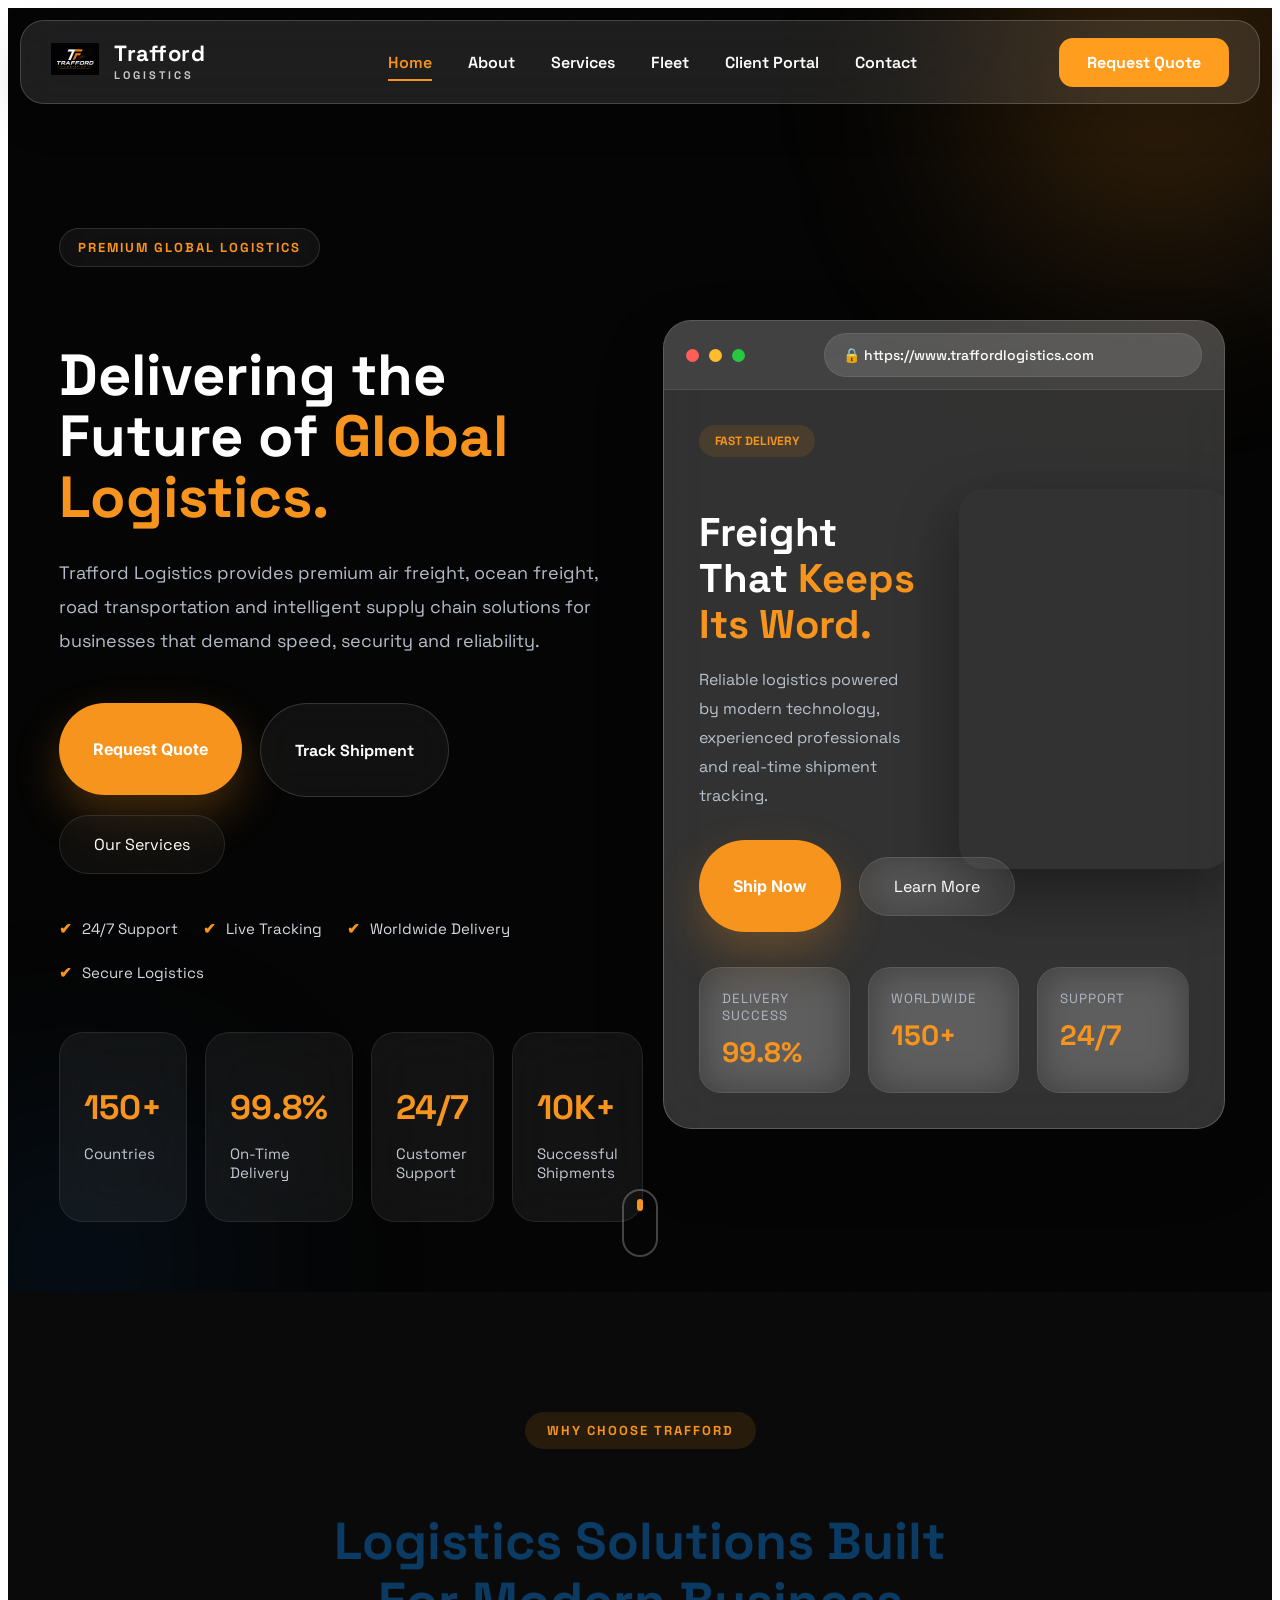
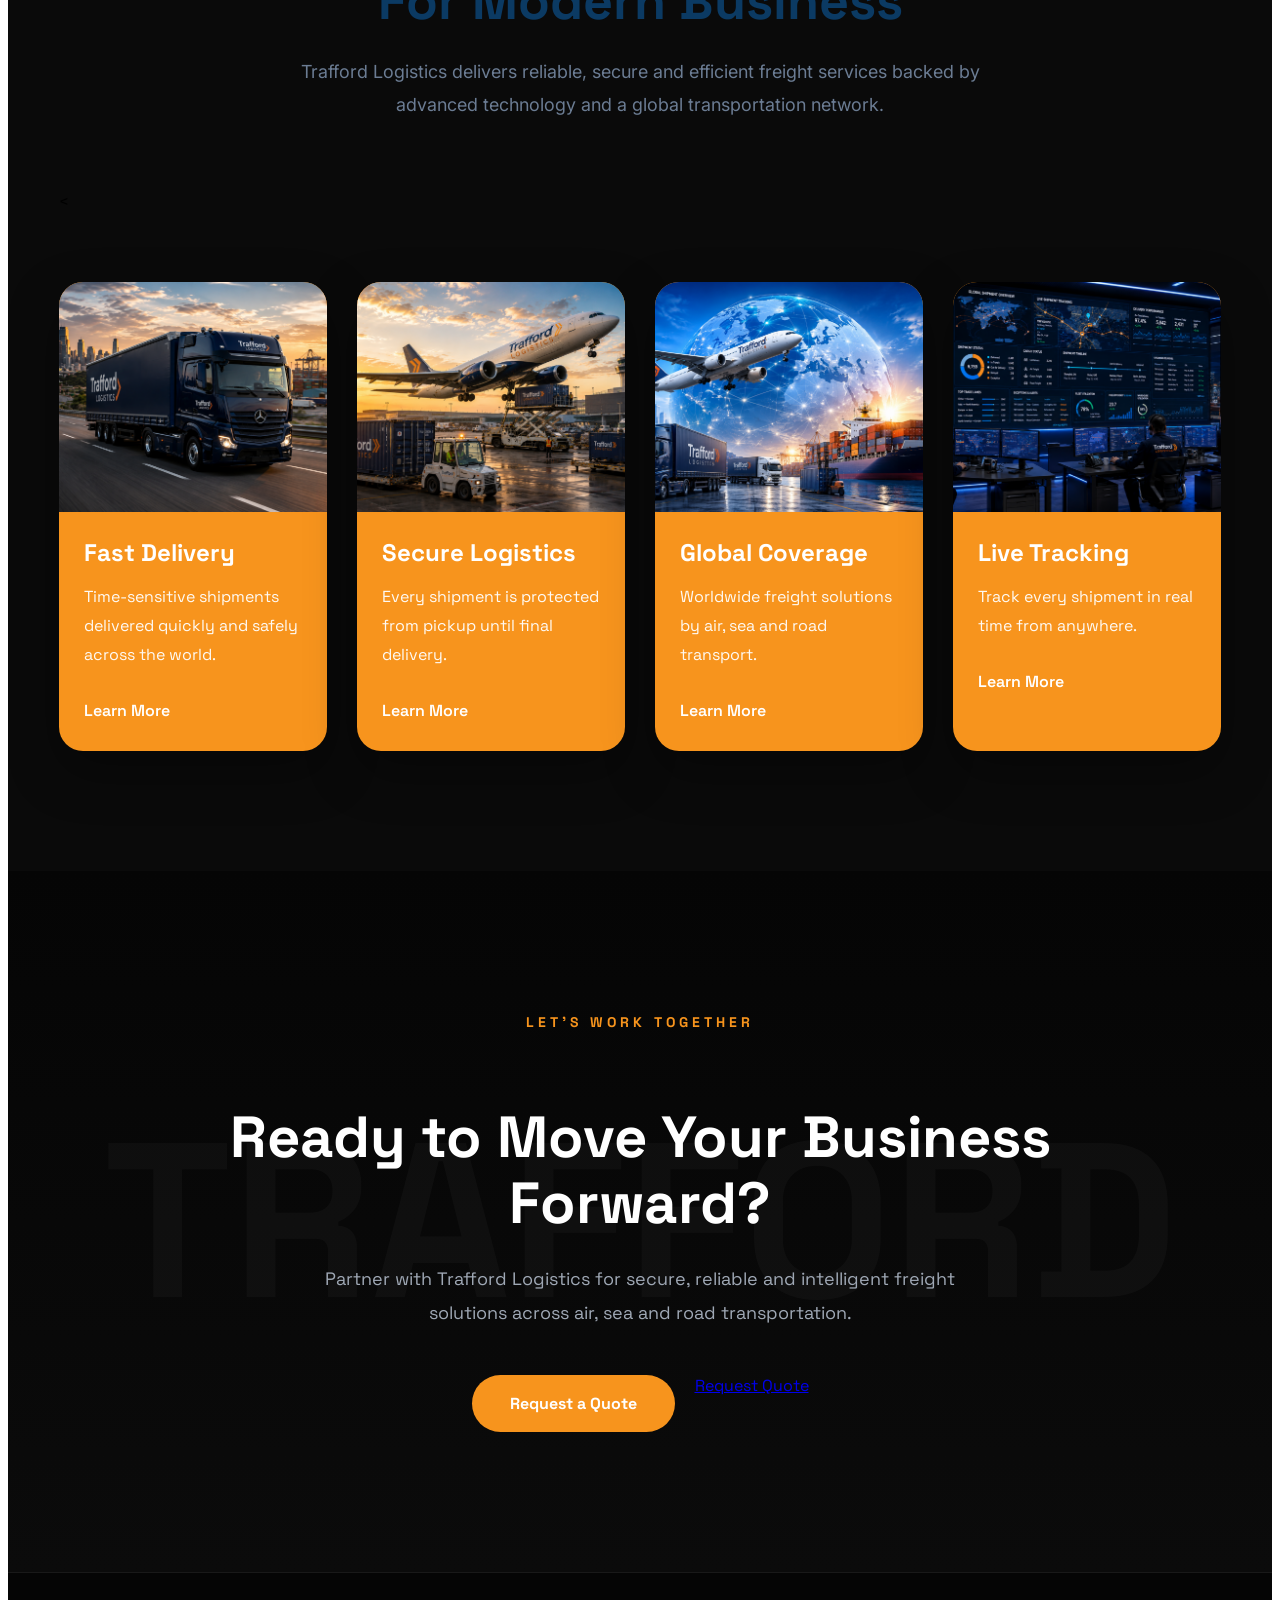
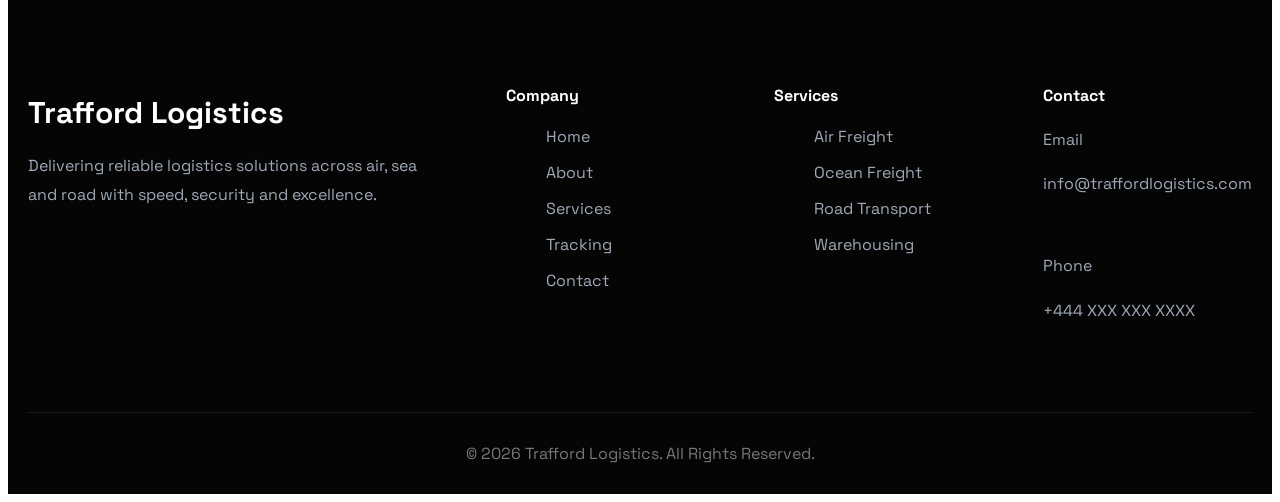
==== index.html @ 1a352b1c "Initial Trafford Logistics website" ====
<!DOCTYPE html>
<html lang="en">

<head>

    <!-- ========================================= -->
    <!-- BASIC META -->
    <!-- ========================================= -->

    <meta charset="UTF-8">

    <meta name="viewport"
          content="width=device-width, initial-scale=1.0">

    <!-- ========================================= -->
    <!-- SEO -->
    <!-- ========================================= -->

    <title>Trafford Logistics Limited | Delivering Excellence, Every Mile.</title>

    <meta name="description"
          content="Trafford Logistics Limited provides premium worldwide freight forwarding, cargo transportation, shipment tracking and supply chain solutions.">

    <meta name="keywords"
          content="Trafford Logistics, Freight, Cargo, Shipping, Logistics, Tracking">

    <meta name="author"
          content="Trafford Logistics Limited">

    <!-- ========================================= -->
    <!-- GOOGLE FONTS -->
    <!-- ========================================= -->

    <link rel="preconnect"
          href="https://fonts.googleapis.com">

    <link rel="preconnect"
          href="https://fonts.gstatic.com"
          crossorigin>

    <link href="https://fonts.googleapis.com/css2?family=Space+Grotesk:wght@400;500;600;700&family=Inter:wght@400;500;600;700&display=swap"
          rel="stylesheet">

    <!-- ========================================= -->
    <!-- CSS FILES -->
    <!-- ========================================= -->
<link rel="stylesheet" href="assets/css/variables.css">

<link rel="stylesheet" href="assets/css/style.css">

<link rel="stylesheet" href="assets/css/header.css">

<link rel="stylesheet" href="assets/css/buttons.css">

<link rel="stylesheet" href="assets/css/cards.css">

<link rel="stylesheet" href="assets/css/hero.css">

<link rel="stylesheet" href="assets/css/browser.css">

<link rel="stylesheet" href="assets/css/sections.css">

<link rel="stylesheet" href="assets/css/animations.css">

<link rel="stylesheet" href="assets/css/responsive.css">

<link rel="stylesheet" href="assets/css/footer.css">

<link rel="stylesheet" href="assets/css/cta.css">
</head>

<body>

    <!-- ========================================= -->
    <!-- HEADER -->
    <!-- ========================================= -->
<header class="header">

    <nav class="navbar">

        <!-- Logo -->

        <a href="#" class="logo">

            <div class="logo-icon">
<img src="assets/images/trafford-logo.png"
     alt="Trafford Logistics">

            </div>

            <div class="logo-text">

                <span>Trafford</span>

                <small>LOGISTICS</small>

            </div>

        </a>

        <!-- Navigation -->
<ul class="nav-links">

    <li>
        <a href="index.html" class="active">
            Home
        </a>
    </li>

    <li>
        <a href="about.html">
            About
        </a>
    </li>

    <li>
       <a href="service.html">
     Services
</a>
    </li>

    <li>
        <a href="fleet.html">
            Fleet
        </a>
    </li>

    <li>
    <a href="client-portal.html">Client Portal</a>
</li>
 <li>
        <a href="contact.html">
            Contact
        </a>
    </li>

</ul>

        <!-- Right Side -->

        <div class="nav-actions">

            <a href="#" class="quote-btn">

                Request Quote

            </a>

        </div>

    </nav>

</header>
    <!-- ========================================= -->
    <!-- MAIN -->
    <!-- ========================================= -->

   <main>

<section class="hero">

    <!-- Background Decoration -->

    <div class="hero-bg">

        <div class="hero-circle hero-circle-1"></div>
        <div class="hero-circle hero-circle-2"></div>
        <div class="hero-grid"></div>

    </div>

    <div class="hero-container">

        <!-- LEFT CONTENT -->

        <div class="hero-content">

            <span class="hero-tag">

                PREMIUM GLOBAL LOGISTICS

            </span>

            <h1 class="hero-title">

                Delivering the Future of

                <span>Global Logistics.</span>

            </h1>

            <p class="hero-description">

                Trafford Logistics provides premium air freight,
                ocean freight, road transportation and intelligent
                supply chain solutions for businesses that demand
                speed, security and reliability.

            </p>

            <!-- Buttons -->

            <div class="hero-buttons">

             <a href="contact.html" class="btn-primary">

    Request Quote

</a>

<a href="client-portal.html" class="btn-secondary">

    Track Shipment

</a>
<a href="service.html" class="btn-glass">
    Our Services
</a>

            </div>

            <!-- Trust Row -->

            <div class="hero-features">

                <div>

                    <span>✔</span>

                    24/7 Support

                </div>

                <div>

                    <span>✔</span>

                    Live Tracking

                </div>

                <div>

                    <span>✔</span>

                    Worldwide Delivery

                </div>

                <div>

                    <span>✔</span>

                    Secure Logistics

                </div>

            </div>

            <!-- Statistics -->

            <div class="hero-stats">

                <div class="stat-card">

                    <h2>150+</h2>

                    <p>Countries</p>

                </div>

                <div class="stat-card">

                    <h2>99.8%</h2>

                    <p>On-Time Delivery</p>

                </div>

                <div class="stat-card">

                    <h2>24/7</h2>

                    <p>Customer Support</p>

                </div>

                <div class="stat-card">

                    <h2>10K+</h2>

                    <p>Successful Shipments</p>

                </div>

            </div>

        </div>

        <!-- RIGHT SIDE -->

        <div class="hero-browser">

            <div class="browser-container">

                <div class="browser-header">

                    <div class="browser-controls">

                        <span class="browser-dot red"></span>

                        <span class="browser-dot yellow"></span>

                        <span class="browser-dot green"></span>

                    </div>

                    <div class="browser-address">

                        🔒 https://www.traffordlogistics.com

                    </div>

                </div>

                <div class="browser-content">

                    <!-- Slide 1 -->

                    <div class="browser-slide active">

                        <div class="slide-left">

                            <span class="slide-badge">

                                FAST DELIVERY

                            </span>

                            <h2>

                                Freight That

                                <span>Keeps Its Word.</span>

                            </h2>

                            <p>

                                Reliable logistics powered by
                                modern technology, experienced
                                professionals and real-time
                                shipment tracking.

                            </p>

                            <div class="slide-buttons">

                                <a href="contact.html" class="btn-primary">

                                    Ship Now

                                </a>

                               <a href="about.html" class="btn-glass">
    Learn More
</a>

                            </div>

                        </div>

                       
                        <div class="slide-right">

   <video class="browser-video" autoplay muted loop playsinline>

    <source src="assets/Video/1000106468.mp4" type="video/mp4">

</video>

</div>

                    </div>

                    <!-- Dashboard Cards -->

                    <div class="browser-dashboard">

                        <div class="info-card">

                            <small>DELIVERY SUCCESS</small>

                            <h3>99.8%</h3>

                        </div>

                        <div class="info-card">

                            <small>WORLDWIDE</small>

                            <h3>150+</h3>

                        </div>

                        <div class="info-card">

                            <small>SUPPORT</small>

                            <h3>24/7</h3>

                        </div>

                    </div>

                </div>

            </div>

        </div>

    </div>

    <div class="scroll-indicator">

    <span></span>

</div>
</section>

</main>
<!--==================================
WHY CHOOSE TRAFFORD
===================================-->

<section class="why section">

    <div class="section-container">

        <div class="section-header">

            <span class="section-subtitle">

                WHY CHOOSE TRAFFORD

            </span>

            <h2 class="section-title">

                Logistics Solutions Built
                For Modern Business

            </h2>

            <p class="section-description">

                Trafford Logistics delivers reliable,
                secure and efficient freight services
                backed by advanced technology and a
                global transportation network.

            </p>

        </div>
<<div class="why-grid">

    <!-- Card 1 -->

    <div class="why-card">

        <div class="why-image">

            <img src="assets/images/file_00000000c92081f4ad6d486a5deef979 (2).png"
                 alt="Fast Delivery">

        </div>

        <div class="why-content">

            <h3>Fast Delivery</h3>

            <p>

                Time-sensitive shipments delivered
                quickly and safely across the world.

            </p>
<a href="about.html" class="learn-more">
    Learn More
</a>
        </div>

    </div>

    <!-- Card 2 -->

    <div class="why-card">

        <div class="why-image">

            <img src="assets/images/file_000000003e948243befe4e9717faeb13 (2).png"
                 alt="Secure Logistics">

        </div>

        <div class="why-content">

            <h3>Secure Logistics</h3>

            <p>

                Every shipment is protected from
                pickup until final delivery.

            </p>
             <a href="about.html" class="learn-more">
    Learn More
</a>
        </div>

    </div>

    <!-- Card 3 -->

    <div class="why-card">

        <div class="why-image">

            <img src="assets/images/file_00000000d70481f49f071eb2d3acb97b (2).png"
                 alt="Global Coverage">

        </div>

        <div class="why-content">

            <h3>Global Coverage</h3>

            <p>

                Worldwide freight solutions by
                air, sea and road transport.

            </p>
             <a href="about.html" class="learn-more">
    Learn More
</a>
        </div>

    </div>

    <!-- Card 4 -->

    <div class="why-card">

        <div class="why-image">

            <img src="assets/images/file_0000000043488246ac73bd623eb0eabd.png"
                 alt="Live Tracking">

        </div>

        <div class="why-content">

            <h3>Live Tracking</h3>

            <p>

                Track every shipment in real
                time from anywhere.

            </p>
<a href="about.html" class="learn-more">
    Learn More
</a>
        </div>

    </div>

</div>
    </div>

</section>

    <!--==================================
CTA SECTION
===================================-->

<section class="cta-section">

    <div class="cta-bg-text">

        TRAFFORD

    </div>

    <div class="cta-container">

        <span class="cta-tag">

            LET'S WORK TOGETHER

        </span>

        <h2>

            Ready to Move Your
            Business Forward?

        </h2>

        <p>

            Partner with Trafford Logistics for secure,
            reliable and intelligent freight solutions
            across air, sea and road transportation.

        </p>

        <div class="cta-buttons">

            <a href="#" class="cta-btn">

                Request a Quote

            </a>

           <a
    href="contact.html"
    class="quote-btn">

    Request Quote

</a>

        </div>

    </div>

</section>
<!--==================================
FOOTER
===================================-->

<footer class="footer">

    <div class="footer-container">

        <!-- Company -->

        <div class="footer-column">

            <h3>Trafford Logistics</h3>

            <p>

                Delivering reliable logistics solutions
                across air, sea and road with speed,
                security and excellence.

            </p>

        </div>

        <!-- Company Links -->

        <div class="footer-column">

            <h4>Company</h4>

            <ul>

                <li><a href="#">Home</a></li>

                <li><a href="#">About</a></li>

                <li><a href="#">Services</a></li>

                <li><a href="#">Tracking</a></li>

                <li><a href="#">Contact</a></li>

            </ul>

        </div>

        <!-- Services -->

        <div class="footer-column">

            <h4>Services</h4>

            <ul>

                <li><a href="#">Air Freight</a></li>

                <li><a href="#">Ocean Freight</a></li>

                <li><a href="#">Road Transport</a></li>

                <li><a href="#">Warehousing</a></li>

            </ul>

        </div>

        <!-- Contact -->

        <div class="footer-column">

            <h4>Contact</h4>

            <p>Email</p>

            <p>info@traffordlogistics.com</p>

            <br>

            <p>Phone</p>

            <p>+444 XXX XXX XXXX</p>

        </div>

    </div>

    <div class="footer-bottom">

        © 2026 Trafford Logistics. All Rights Reserved.

    </div>

</footer>

    <!-- ========================================= -->
    <!-- JAVASCRIPT -->
    <!-- ========================================= -->

    <script src="assets/js/script.js"></script>

</body>

</html>
---- assets/css/style.css ----
/*==================================
TRAFFORD DESIGN SYSTEM
==================================*/

:root{
--heading-font:"Space Grotesk",sans-serif;

--body-font:"Inter",sans-serif;
font-family:var(--heading-font);
--radius-sm:12px;

--radius-md:18px;

--radius-lg:26px;

--radius-xl:36px;
border-radius:var(--radius-md);
--shadow-sm:
0 8px 20px rgba(0,0,0,.08);

--shadow-md:
0 20px 45px rgba(0,0,0,.12);

--shadow-lg:
0 35px 80px rgba(0,0,0,.18);
--shadow-sm:
0 8px 20px rgba(0,0,0,.08);

--shadow-md:
0 20px 45px rgba(0,0,0,.12);

--shadow-lg:
0 35px 80px rgba(0,0,0,.18);
--glass-bg:rgba(255,255,255,.14);

--glass-border:rgba(255,255,255,.25);

--glass-blur:25px;
    /* Primary */

    --primary:#0B3A63;

    --primary-light:#1D5D96;

    --primary-dark:#072640;

    /* Accent */

    --accent:#F7941D;

    --accent-hover:#FFAA3C;

    /* Backgrounds */

    --bg:#F3F8FC;

    --bg-light:#FAFCFE;

    --glass:rgba(255,255,255,.16);

    /* Text */

    --text:#14273D;

    --text-light:#6B7C93;

    --white:#FFFFFF;

    /* Borders */

    --border:rgba(255,255,255,.22);

}
/*==================================
PRIMARY BUTTON
==================================*/

.btn-primary{

    display:inline-flex;

    justify-content:center;

    align-items:center;

    gap:10px;

    height:56px;

    padding:0 34px;

    background:var(--accent);

    color:var(--white);

    border:none;

    border-radius:var(--radius-md);

    font-family:var(--body-font);

    font-size:16px;

    font-weight:700;

    text-decoration:none;

    cursor:pointer;

    transition:all .35s ease;

    box-shadow:var(--shadow-sm);

}

.btn-primary:hover{

    background:var(--accent-hover);

    transform:translateY(-4px);

    box-shadow:var(--shadow-md);

}
/*==================================
SECONDARY BUTTON
==================================*/

.btn-secondary{

    display:inline-flex;

    justify-content:center;

    align-items:center;

    gap:10px;

    height:56px;

    padding:0 34px;

    background:rgba(255,255,255,.10);

    color:var(--white);

    border:1px solid rgba(255,255,255,.25);

    border-radius:var(--radius-md);

    backdrop-filter:blur(12px);

    text-decoration:none;

    font-weight:700;

    transition:all .35s ease;

}

.btn-secondary:hover{

    background:rgba(255,255,255,.20);

    transform:translateY(-4px);

}
/*==================================
GLASS CARD
==================================*/

.glass-card{

    background:var(--glass-bg);

    border:1px solid var(--glass-border);

    backdrop-filter:blur(var(--glass-blur));

    -webkit-backdrop-filter:blur(var(--glass-blur));

    border-radius:var(--radius-lg);

    box-shadow:var(--shadow-md);

}
/*==================================
SECTION TITLE
==================================*/

.section-title{

    font-family:var(--heading-font);

    font-size:52px;

    font-weight:800;

    color:var(--primary);

    line-height:1.1;

    margin-bottom:20px;

}

.section-text{

    font-size:18px;

    color:var(--text-light);

    line-height:1.8;

    max-width:700px;

}
/*==================================
HEADER
==================================*/

.header{

    position:absolute;

    top:24px;

    left:0;

    width:100%;

    z-index:1000;

}

/*==================================
NAVIGATION
==================================*/

.navbar{

    width:min(92%,1300px);

    margin:auto;

    height:80px;

    display:flex;

    align-items:center;

    justify-content:space-between;

    padding:0 32px;

    border-radius:22px;

    background:rgba(255,255,255,.12);

    backdrop-filter:blur(22px);

    -webkit-backdrop-filter:blur(22px);

    border:1px solid rgba(255,255,255,.25);
box-shadow:
0 25px 60px rgba(0,0,0,.18),
0 50px 120px rgba(0,0,0,.12);

.logo{

    text-decoration:none;

    font-size:1.4rem;

    font-weight:700;

    color:#ffffff;

    letter-spacing:.5px;

}

.nav-links{

    display:flex;

    gap:36px;

    list-style:none;

}

.nav-links a{

    color:#ffffff;

    text-decoration:none;

    font-weight:600;

    transition:.3s;

}

.nav-links a:hover{

    color:#ff9d1e;

}

.quote-btn{

    text-decoration:none;

    color:#ffffff;

    background:#ff9d1e;

    padding:14px 28px;

    border-radius:14px;

    font-weight:700;

    transition:.3s;

}

.quote-btn:hover{

    transform:translateY(-3px);

    box-shadow:0 10px 25px rgba(255,157,30,.35);

}
/*==================================
HERO SECTION
==================================*/

.hero{
    position: relative;
    width: 100%;
    min-height: 100vh;
    overflow: hidden;
}

/*==================================
VIDEO BACKGROUND
==================================*/

.hero-background{
    position: absolute;
    inset: 0;
    overflow: hidden;
    z-index: 1;
}

.hero-video{
    position: absolute;
    inset: 0;

    width: 100%;
    height: 100%;

    object-fit: cover;

    object-position: center center;

    animation: heroZoom 20s ease-in-out infinite alternate;
}

.hero-overlay{
    position:absolute;
    inset:0;

    background:
        linear-gradient(
            90deg,
            rgba(8,25,45,.42) 0%,
            rgba(8,25,45,.18) 45%,
            rgba(8,25,45,.08) 100%
        );
}
/*==================================
VIDEO ANIMATION
==================================*/

@keyframes heroZoom{

    from{
        transform: scale(1);
    }

    to{
        transform: scale(1.05);
    }

}
/*==================================
 HERO RIGHT
==================================*/
.hero-right{

    display:flex;

    justify-content:flex-end;

    align-items:center;

    margin-top:-80px;

}

/*==================================
 FLOATING BROWSER
==================================*/
/*==================================
BROWSER
==================================*/

.browser-container{

   .browser-container{
    animation:floatBrowser 6s ease-in-out infinite;

transform-origin:center;

transition:.4s;
    width:min(520px,100%);
}

    max-width:100%;

    border-radius:26px;

    overflow:hidden;

    background:rgba(255,255,255,.22);

    backdrop-filter:blur(40px);

    -webkit-backdrop-filter:blur(40px);

    border:1px solid rgba(255,255,255,.28);

    box-shadow:

        0 50px 120px rgba(0,0,0,.28);

}

/*==================================
HEADER
==================================*/

.browser-header{

    height:70px;

    display:flex;

    align-items:center;

    justify-content:space-between;

    padding:0 22px;

    background:rgba(255,255,255,.08);

}
.browser-controls{

    display:flex;

    gap:10px;

}

.browser-dot{

    width:13px;

    height:13px;

    border-radius:50%;

}

.red{

    background:#ff5f57;

}

.yellow{

    background:#febc2e;

}

.green{

    background:#28c840;

}
.browser-address{

    display:flex;

    align-items:center;

    gap:10px;

    width:340px;

    height:42px;

    padding:0 18px;

    border-radius:40px;

    background:rgba(255,255,255,.10);

    color:white;

    font-size:14px;

    font-weight:500;

}
/*==================================
BROWSER BODY
==================================*/

.browser-body{

    height:380px;

    overflow:hidden;

    position:relative;

    background:

        radial-gradient(circle at top right,
        rgba(13,110,253,.08),
        transparent 40%),

        radial-gradient(circle at bottom left,
        rgba(255,157,30,.10),
        transparent 45%),

        linear-gradient(
        180deg,
        #f8fbff 0%,
        #eef5fc 100%);

}

/*==================================
HERO CONTENT
==================================*/

.hero-content{

    position:relative;

    z-index:20;

    width:min(92%,1300px);

    margin:auto;

    min-height:100vh;

    display:grid;

    grid-template-columns:1.1fr .9fr;

    align-items:center;

    gap:70px;

}

/* LEFT */

.hero-left{

    max-width:620px;

}

.hero-tag{

    display:inline-block;

    padding:10px 18px;

    border-radius:30px;

    background:rgba(255,255,255,.12);

    color:#ffffff;

    font-size:13px;

    letter-spacing:2px;

    font-weight:700;

    margin-bottom:30px;

}

.hero-title{

    font-size:68px;

    line-height:1.05;

    color:#ffffff;

    font-weight:800;

    margin-bottom:28px;

}

.hero-title span{

    color:#ff9d1e;

}

.hero-description{

    font-size:20px;

    line-height:1.8;

    color:rgba(255,255,255,.88);

    margin-bottom:40px;

}

.hero-buttons{

    display:flex;

    gap:18px;

    margin-bottom:50px;

}
.browser-home{

    padding:45px;

}

.browser-badge{

    display:inline-block;

    padding:8px 18px;

    border-radius:30px;

    background:#eef6ff;

    color:#0d5eff;

    font-size:13px;

    font-weight:700;

}

.browser-home h2{

    font-size:38px;

    margin:25px 0 15px;

    color:#132238;

}

.browser-home p{

    font-size:17px;

    color:#667085;

    line-height:1.7;

    margin-bottom:35px;

}

.browser-btn{

    display:inline-block;

    padding:15px 28px;

    border-radius:12px;

    background:#ff9d1e;

    color:#fff;

    font-weight:700;

    text-decoration:none;

}
.browser-services{

    margin-top:45px;

    display:grid;

    grid-template-columns:repeat(2,1fr);

    gap:22px;

}

.browser-service{

    background:#f8fbff;

    border-radius:18px;

    padding:25px;

    text-align:center;

    transition:.35s;

}

.browser-service:hover{

    transform:translateY(-8px);

    box-shadow:0 20px 35px rgba(0,0,0,.08);

}

.service-circle{

    width:65px;

    height:65px;

    margin:auto;

    margin-bottom:18px;

    border-radius:50%;

    background:#0d5eff;

    display:flex;

    justify-content:center;

    align-items:center;

    color:white;

    font-size:28px;

}

.browser-service span{

    font-weight:700;

    color:#23354d;

}
/*==================================
MINI HERO
==================================*/
.browser-page{

    padding:25px 30px;

}

.mini-hero{

    text-align:center;

}

.mini-badge{

    display:inline-block;

    padding:8px 18px;

    border-radius:40px;

    background:#e8f2ff;

    color:#0d5eff;

    font-size:12px;

    font-weight:700;

    letter-spacing:1px;

}
.mini-hero h2{

    font-size:30px;

    margin:18px 0 12px;

    line-height:1.15;

    color:#16253d;

}

.mini-hero span{

    color:#ff9d1e;

}

.mini-hero p{

    max-width:420px;

    margin:0 auto;

    color:#68778f;

    font-size:15px;

    line-height:1.6;

}



.mini-btn{

    display:inline-block;

    margin-top:30px;

    padding:12px 26px;

    border-radius:14px;

    background:#ff9d1e;

    color:white;

    text-decoration:none;

    font-weight:700;

    transition:.35s;

}

.mini-btn:hover{

    transform:translateY(-4px);

}
@keyframes floatBrowser{

    0%{

        transform:translateY(0px);

    }

    50%{

        transform:translateY(-12px);

    }

    100%{

        transform:translateY(0px);

    }
}}
/*==================================
ACTIVE NAVIGATION
===================================*/

.nav-links a{

    position:relative;

    transition:.35s;

}

.nav-links a.active{

    color:#F7941D;

}

.nav-links a::after{

    content:"";

    position:absolute;

    left:0;

    bottom:-8px;

    width:0;

    height:2px;

    background:#F7941D;

    transition:.35s;

}

.nav-links a:hover::after,

.nav-links a.active::after{

    width:100%;

}

.nav-links a:hover{

    color:#F7941D;

}
---- assets/css/header.css ----
/*==================================
HEADER
==================================*/

.header{

    position:fixed;

    top:20px;

    left:0;

    width:100%;

    z-index:1000;

}

/*==================================
NAVBAR
==================================*/

.navbar{

    width:min(92%,1300px);

    margin:auto;

    height:82px;

    display:flex;

    justify-content:space-between;

    align-items:center;

    padding:0 30px;

    border-radius:24px;

    background:rgba(255,255,255,.10);

    backdrop-filter:blur(22px);

    -webkit-backdrop-filter:blur(22px);

    border:1px solid rgba(255,255,255,.18);

    box-shadow:
    0 15px 40px rgba(0,0,0,.15);

}

/*==================================
LOGO
==================================*/

.logo{

    display:flex;

    align-items:center;

    gap:15px;

    text-decoration:none;

}

.logo img{

    width:48px;

    height:48px;

    object-fit:contain;

}

.logo-text{

    display:flex;

    flex-direction:column;

}

.logo-text span{

    color:#fff;

    font-size:22px;

    font-weight:700;

    line-height:1;

}

.logo-text small{

    color:rgba(255,255,255,.75);

    letter-spacing:3px;

    font-size:11px;

    margin-top:4px;

}

/*==================================
MENU
==================================*/

.nav-links{

    display:flex;

    align-items:center;

    gap:34px;

    list-style:none;

}

.nav-links a{

    color:#fff;

    text-decoration:none;

    font-weight:600;

    transition:.3s;

    position:relative;

}

.nav-links a:hover{

    color:var(--accent);

}

.nav-links a::after{

    content:"";

    position:absolute;

    left:0;

    bottom:-8px;

    width:0;

    height:2px;

    background:var(--accent);

    transition:.35s;

}

.nav-links a:hover::after{

    width:100%;

}

/*==================================
RIGHT SIDE
==================================*/

.nav-actions{

    display:flex;

    align-items:center;

    gap:18px;

}
---- assets/css/cards.css ----
/*==================================
CARD SYSTEM
==================================*/

.card{

    position:relative;

    background:rgba(255,255,255,.10);

    border:1px solid rgba(255,255,255,.15);

    border-radius:22px;

    backdrop-filter:blur(18px);

    -webkit-backdrop-filter:blur(18px);

    overflow:hidden;

    transition:all .35s ease;

}

.card:hover{

    transform:translateY(-8px);

    box-shadow:0 25px 60px rgba(0,0,0,.18);

}

/*==================================
SERVICE GRID
==================================*/

.service-grid{

    display:grid;

    grid-template-columns:repeat(2,1fr);

    gap:18px;

    margin-top:40px;

}

/*==================================
SERVICE CARD
==================================*/

.mini-card{

    display:flex;

    align-items:center;

    gap:16px;

    padding:18px;

    background:rgba(255,255,255,.12);

    border:1px solid rgba(255,255,255,.18);

    border-radius:20px;

    backdrop-filter:blur(16px);

    transition:all .35s ease;

}

.mini-card:hover{

    transform:translateY(-6px);

    background:rgba(255,255,255,.20);

}

.mini-card.active{

    border:1px solid var(--accent);

    box-shadow:0 12px 30px rgba(247,148,29,.25);

}

/*==================================
ICON
==================================*/

.mini-icon{

    width:56px;

    height:56px;

    border-radius:50%;

    display:flex;

    justify-content:center;

    align-items:center;

    background:linear-gradient(
        135deg,
        var(--primary),
        var(--primary-light)
    );

    color:#fff;

    font-size:24px;

    flex-shrink:0;

}

/*==================================
TEXT
==================================*/

.mini-card h4{

    font-size:17px;

    font-weight:700;

    color:#ffffff;

    margin:0;

}

.mini-card p{

    margin-top:6px;

    font-size:14px;

    color:rgba(255,255,255,.75);

}

/*==================================
FEATURE CARD
==================================*/

.feature-card{

    padding:35px;

    text-align:center;

}

.feature-card h3{

    margin:20px 0 12px;

    color:var(--primary);

}

.feature-card p{

    color:var(--text-light);

    line-height:1.7;

}
/*==================================
CARD IMAGE SLIDER
==================================*/

.card-slider{

    position: relative;

    width: 100%;

    height: 220px;

    overflow: hidden;

    border-radius: 18px;

    margin-bottom: 25px;

}

.card-slider img{

    position: absolute;

    top: 0;

    left: 0;

    width: 100%;

    height: 100%;

    object-fit: cover;

    opacity: 0;

    transition: opacity .8s ease-in-out;

}

.card-slider img.active{

    opacity: 1;

}

.why-card{

    overflow: hidden;

}

.why-card:hover .card-slider img.active{

    transform: scale(1.05);

    transition: transform .5s ease;

}
---- assets/css/hero.css ----
/*=========================================
HERO SECTION
=========================================*/

.hero{

    position:relative;

    min-height:100vh;

    display:flex;

    align-items:center;

    overflow:hidden;

    background:#050505;

}

/*=========================================
VIDEO
=========================================*/

.hero-video{

    position:absolute;

    inset:0;

    width:100%;

    height:100%;

    object-fit:cover;

    z-index:0;

}

/*=========================================
OVERLAY
=========================================*/

.hero-overlay{

    position:absolute;

    inset:0;

    background:
    linear-gradient(
        120deg,
        rgba(5,5,5,.92) 15%,
        rgba(5,5,5,.70) 55%,
        rgba(5,5,5,.90) 100%
    );

    z-index:1;

}

/*=========================================
BACKGROUND EFFECTS
=========================================*/

.hero-bg{

    position:absolute;

    inset:0;

    z-index:2;

    pointer-events:none;

}

.hero-circle{

    position:absolute;

    border-radius:50%;

    filter:blur(100px);

}

.hero-circle-1{

    width:380px;

    height:380px;

    background:rgba(247,148,29,.18);

    top:-120px;

    right:-80px;

}

.hero-circle-2{

    width:300px;

    height:300px;

    background:rgba(11,58,99,.22);

    bottom:-120px;

    left:-80px;

}

.hero-grid{

    position:absolute;

    inset:0;

    background-image:

    linear-gradient(rgba(255,255,255,.03) 1px, transparent 1px),

    linear-gradient(90deg, rgba(255,255,255,.03) 1px, transparent 1px);

    background-size:70px 70px;

    opacity:.18;

}
/*=========================================
CONTAINER
=========================================*/

.hero-container{

    position:relative;

    z-index:5;

    width:min(1400px,92%);

    margin:auto;

    display:grid;

    grid-template-columns:1fr 1fr;

    align-items:center;

    gap:20px;

    padding:120px 0 70px;

}

.hero-content{

    color:#fff;

}
/*=========================================
HERO CONTENT
=========================================*/

.hero-tag{

    display:inline-flex;

    align-items:center;

    gap:10px;

    padding:10px 18px;

    border:1px solid rgba(255,255,255,.12);

    border-radius:50px;

    background:rgba(255,255,255,.05);

    backdrop-filter:blur(20px);

    color:#F7941D;

    font-size:13px;

    font-weight:700;

    letter-spacing:2px;

    margin-bottom:30px;

}

.hero-title{

    font-size:72px;

    line-height:1.05;

    color:#ffffff;

    font-weight:700;

    margin-bottom:28px;

}

.hero-title span{

    color:#F7941D;

}

.hero-description{

    max-width:620px;

    color:#B5BCC8;

    font-size:18px;

    line-height:1.9;

    margin-bottom:45px;

}
/*=========================================
BUTTONS
=========================================*/

.hero-buttons{

    display:flex;

    gap:18px;

    flex-wrap:wrap;

    margin-bottom:45px;

}

.btn-primary{

    display:inline-flex;

    align-items:center;

    justify-content:center;

    padding:18px 34px;

    background:#F7941D;

    color:#fff;

    border-radius:60px;

    text-decoration:none;

    font-weight:700;

    transition:.35s;

    box-shadow:0 20px 45px rgba(247,148,29,.25);

}

.btn-primary:hover{

    transform:translateY(-5px);

    box-shadow:0 30px 60px rgba(247,148,29,.40);

}

.btn-secondary{

    display:inline-flex;

    align-items:center;

    justify-content:center;

    padding:18px 34px;

    border-radius:60px;

    text-decoration:none;

    color:#fff;

    border:1px solid rgba(255,255,255,.15);

    background:rgba(255,255,255,.05);

    backdrop-filter:blur(20px);

    transition:.35s;

}

.btn-secondary:hover{

    background:rgba(255,255,255,.10);

    transform:translateY(-5px);

}

.btn-glass{

    display:inline-flex;

    align-items:center;

    justify-content:center;

    padding:18px 34px;

    border-radius:60px;

    text-decoration:none;

    color:#ffffff;

    border:1px solid rgba(255,255,255,.10);

    background:rgba(255,255,255,.04);

    backdrop-filter:blur(25px);

    transition:.35s;

}

.btn-glass:hover{

    background:rgba(255,255,255,.08);

    border-color:#F7941D;

    transform:translateY(-5px);

}
/*=========================================
FEATURES
=========================================*/

.hero-features{

    display:flex;

    flex-wrap:wrap;

    gap:25px;

    margin-bottom:50px;

}

.hero-features div{

    display:flex;

    align-items:center;

    gap:10px;

    color:#D5D9E1;

    font-size:15px;

}

.hero-features span{

    color:#F7941D;

    font-weight:bold;

}
/*=========================================
STATISTICS
=========================================*/

.hero-stats{

    display:grid;

    grid-template-columns:repeat(4,1fr);

    gap:18px;

}

.stat-card{

    padding:24px;

    border-radius:24px;

    background:rgba(255,255,255,.06);

    border:1px solid rgba(255,255,255,.08);

    backdrop-filter:blur(25px);

    transition:.35s;

}

.stat-card:hover{

    transform:translateY(-8px);

    border-color:#F7941D;

}

.stat-card h2{

    color:#F7941D;

    font-size:34px;

    margin-bottom:8px;

}

.stat-card p{

    color:#C2C8D1;

    font-size:15px;

}
/*=========================================
PREMIUM GLASS BROWSER
=========================================*/

.hero-browser{

    position:relative;

    display:flex;

    justify-content:center;

    align-items:center;

    .hero-browser{

    position:relative;

    right:40px;

}

}

.browser-container{

    width:100%;

    max-width:650px;

    border-radius:30px;

    overflow:hidden;

    background:rgba(255,255,255,.06);

    border:1px solid rgba(255,255,255,.10);

    backdrop-filter:blur(35px);

    -webkit-backdrop-filter:blur(35px);

    box-shadow:
    0 30px 80px rgba(0,0,0,.45),
    inset 0 1px rgba(255,255,255,.08);

    transition:.45s;

}

.browser-container:hover{

    transform:translateY(-10px);

}
/*=========================================
BROWSER HEADER
=========================================*/

.browser-header{

    display:flex;

    justify-content:space-between;

    align-items:center;

    padding:18px 22px;

    background:rgba(255,255,255,.05);

    border-bottom:1px solid rgba(255,255,255,.08);

}

.browser-controls{

    display:flex;

    gap:10px;

}

.browser-dot{

    width:12px;

    height:12px;

    border-radius:50%;

}

.browser-dot.red{

    background:#FF5F57;

}

.browser-dot.yellow{

    background:#FEBC2E;

}

.browser-dot.green{

    background:#28C840;

}

.browser-address{

    padding:10px 22px;

    border-radius:50px;

    background:rgba(255,255,255,.05);

    border:1px solid rgba(255,255,255,.08);

    color:#D3D8DF;

    font-size:14px;

}
/*=========================================
BROWSER CONTENT
=========================================*/

.browser-content{

    padding:35px;

}

.browser-slide{

    display:grid;

    grid-template-columns:45% 55%;

    gap:40px;

    align-items:center;

}
/*=========================================
SLIDE CONTENT
=========================================*/

.slide-badge{

    display:inline-block;

    padding:8px 16px;

    border-radius:40px;

    background:rgba(247,148,29,.12);

    color:#F7941D;

    font-size:12px;

    font-weight:700;

    margin-bottom:20px;

}

.slide-left h2{

    font-size:40px;

    color:#ffffff;

    line-height:1.15;

    margin-bottom:18px;

}

.slide-left h2 span{

    color:#F7941D;

}

.slide-left p{

    color:#B8C1CC;

    line-height:1.8;

    margin-bottom:28px;

}

.slide-buttons{

    display:flex;

    align-items:center;

    gap:18px;

    flex-wrap:nowrap;

    margin-top:30px;

}

.slide-buttons a{

    flex:none;

}


/*=========================================
SLIDE IMAGE
=========================================*/

.slide-right{

    width:100%;

    height:100%;

    display:flex;

    justify-content:center;

    align-items:center;

}

.slide-right img{

    width:100%;

    max-width:420px;

    aspect-ratio:16/9;

    object-fit:cover;

    border-radius:22px;

    box-shadow:0 25px 60px rgba(0,0,0,.35);

}

.slide-right img:hover{

    transform:scale(1.05);

}
/*=========================================
DASHBOARD
=========================================*/

.browser-dashboard{

    display:grid;

    grid-template-columns:repeat(3,1fr);

    gap:18px;

    margin-top:35px;

}

.info-card{

    padding:22px;

    border-radius:22px;

    background:rgba(255,255,255,.05);

    border:1px solid rgba(255,255,255,.08);

    backdrop-filter:blur(20px);

}

.info-card small{

    color:#AEB5C0;

    display:block;

    margin-bottom:10px;

    letter-spacing:1px;

}

.info-card h3{

    color:#F7941D;

    font-size:28px;

    margin:0;

}
/*=========================================
ANIMATIONS
=========================================*/

.hero-content{

    animation:heroFadeLeft 1s ease;

}

.hero-browser{

    animation:heroFadeRight 1.2s ease;

}

@keyframes heroFadeLeft{

    from{

        opacity:0;

        transform:translateX(-60px);

    }

    to{

        opacity:1;

        transform:translateX(0);

    }

}

@keyframes heroFadeRight{

    from{

        opacity:0;

        transform:translateX(60px);

    }

    to{

        opacity:1;

        transform:translateX(0);

    }

}

@keyframes floating{

    0%{

        transform:translateY(0px);

    }

    50%{

        transform:translateY(-10px);

    }

    100%{

        transform:translateY(0px);

    }

}

.browser-container{

    animation:floating 6s ease-in-out infinite;

}
/*=========================================
SCROLL INDICATOR
=========================================*/

.scroll-indicator{

    position:absolute;

    bottom:35px;

    left:50%;

    transform:translateX(-50%);

    width:32px;

    height:56px;

    border:2px solid rgba(255,255,255,.25);

    border-radius:50px;

    display:flex;

    justify-content:center;

    padding-top:8px;

    z-index:10;

}

.scroll-indicator span{

    width:6px;

    height:12px;

    border-radius:20px;

    background:#F7941D;

    animation:scrollDown 2s infinite;

}

@keyframes scrollDown{

    0%{

        transform:translateY(0);

        opacity:1;

    }

    100%{

        transform:translateY(20px);

        opacity:0;

    }

}
/*=========================================
GLASS SHINE
=========================================*/

.browser-container::before{

    content:"";

    position:absolute;

    inset:0;

    background:linear-gradient(

        120deg,

        transparent 0%,

        rgba(255,255,255,.10) 45%,

        transparent 70%

    );

    transform:translateX(-120%);

    transition:1.2s;

    pointer-events:none;

}

.browser-container:hover::before{

    transform:translateX(120%);

}
.hero{

    padding-top:100px;

}

.hero-content>*{

    position:relative;

    z-index:5;

}
.browser-video{

    width:100%;

    height:380px;

    object-fit:cover;

    border-radius:24px;

    display:block;

    box-shadow:
        0 25px 60px rgba(0,0,0,.40);

}
---- assets/css/browser.css ----
/*==================================
BROWSER CONTAINER
==================================*/

.browser-container{

    width:620px;

    max-width:100%;

    border-radius:28px;

    overflow:hidden;

    background:rgba(255,255,255,.18);

    backdrop-filter:blur(30px);

    -webkit-backdrop-filter:blur(30px);

    border:1px solid rgba(255,255,255,.20);

    box-shadow:
    0 30px 70px rgba(0,0,0,.20);

    animation:floatBrowser 6s ease-in-out infinite;

}

/*==================================
HEADER
==================================*/

.browser-header{

    height:68px;

    display:flex;

    align-items:center;

    justify-content:space-between;

    padding:0 22px;

    background:rgba(255,255,255,.08);

}

.browser-controls{

    display:flex;

    gap:10px;

}

.browser-dot{

    width:13px;

    height:13px;

    border-radius:50%;

}

.red{

    background:#ff5f57;

}

.yellow{

    background:#febc2e;

}

.green{

    background:#28c840;

}

/*==================================
ADDRESS BAR
==================================*/

.browser-address{

    display:flex;

    align-items:center;

    gap:10px;

    width:340px;

    height:42px;

    padding:0 18px;

    border-radius:40px;

    background:rgba(255,255,255,.12);

    color:#fff;

    font-size:14px;

    font-weight:500;

}

.browser-url{

    white-space:nowrap;

    overflow:hidden;

    text-overflow:ellipsis;

}

/*==================================
BODY
==================================*/

.browser-body{

    height:380px;

    overflow:hidden;

    position:relative;

    background:

    radial-gradient(circle at top right,
    rgba(13,110,253,.08),
    transparent 40%),

    radial-gradient(circle at bottom left,
    rgba(247,148,29,.08),
    transparent 45%),

    linear-gradient(
    180deg,
    #f8fbff 0%,
    #eef5fc 100%);

}

/*==================================
PAGE
==================================*/

.browser-page{

    padding:25px;

}

/*==================================
MINI HERO
==================================*/

.mini-hero{

    text-align:center;

}

.mini-badge{

    display:inline-block;

    padding:8px 18px;

    border-radius:40px;

    background:#e8f2ff;

    color:#0d5eff;

    font-size:12px;

    font-weight:700;

    letter-spacing:1px;

}

.mini-hero h2{

    margin:20px 0 15px;

    font-size:30px;

    line-height:1.2;

    color:var(--primary);

}

.mini-hero h2 span{

    color:var(--accent);

}

.mini-hero p{

    max-width:420px;

    margin:auto;

    color:var(--text-light);

    line-height:1.7;

    font-size:16px;

}

.mini-btn{

    display:inline-flex;

    justify-content:center;

    align-items:center;

    margin-top:25px;

    padding:14px 30px;

    border-radius:14px;

    background:var(--accent);

    color:#fff;

    text-decoration:none;

    font-weight:700;

    transition:.35s;

}

.mini-btn:hover{

    transform:translateY(-4px);

    background:var(--accent-hover);

}
---- assets/css/sections.css ----
/*==================================
SECTION SYSTEM
==================================*/

.section{

    position:relative;

    padding:120px 0;

    overflow:hidden;

}

.section-container{

    width:min(92%,1300px);

    margin:auto;

}

.section-header{

    max-width:700px;

    margin:0 auto 70px;

    text-align:center;

}

.section-subtitle{

    display:inline-block;

    padding:10px 22px;

    border-radius:50px;

    background:rgba(247,148,29,.12);

    color:var(--accent);

    font-size:13px;

    font-weight:700;

    letter-spacing:2px;

    text-transform:uppercase;

    margin-bottom:20px;

}

.section-title{

    font-family:var(--heading-font);

    font-size:52px;

    font-weight:800;

    line-height:1.15;

    color:var(--primary);

    margin-bottom:25px;

}

.section-description{

    font-family:var(--body-font);

    font-size:18px;

    line-height:1.8;

    color:var(--text-light);

}

/*==================================
GRID
==================================*/

.grid-2{

    display:grid;

    grid-template-columns:repeat(2,1fr);

    gap:60px;

    align-items:center;

}

.grid-3{

    display:grid;

    grid-template-columns:repeat(3,1fr);

    gap:35px;

}

.grid-4{

    display:grid;

    grid-template-columns:repeat(4,1fr);

    gap:30px;

}

/*==================================
CONTENT
==================================*/

.content{

    display:flex;

    flex-direction:column;

    gap:25px;

}

.content h2{

    font-size:46px;

    color:var(--primary);

}

.content p{

    color:var(--text-light);

    line-height:1.8;

}

/*==================================
IMAGE
==================================*/

.section-image{

    width:100%;

    border-radius:28px;

    overflow:hidden;

    box-shadow:var(--shadow-lg);

}

.section-image img{

    width:100%;

    display:block;

}

/*==================================
WHY CHOOSE TRAFFORD
==================================*/

.why{

    background:#0A0A0A;

    padding:120px 0;

}

.why-grid{

    display:grid;

    grid-template-columns:repeat(4,1fr);

    gap:30px;

    margin-top:70px;

}
.why-card{

    background:#F7941D;

    border-radius:24px;

    overflow:hidden;

    transition:.4s ease;

    box-shadow:0 20px 50px rgba(0,0,0,.35);

}

.why-card:hover{

    transform:translateY(-10px);

    box-shadow:0 25px 60px rgba(0,0,0,.12);

}
.why-card img{

    width:100%;

    height:230px;

    object-fit:cover;

    display:block;

}

.why-card h3{

    color:#ffffff;

    font-size:24px;

    margin:25px 25px 15px;

}

.why-card p{

    color:#ffffff;

    margin:0 25px 30px;

    line-height:1.8;

    opacity:.95;

}
/*==================================
LEARN MORE LINK
==================================*/

.learn-more{

    display:inline-flex;

    align-items:center;

    gap:8px;

    margin:0 25px 30px;

    color:#ffffff;

    font-weight:600;

    text-decoration:none;

    transition:.3s ease;

}

.learn-more:hover{

    color:#111111;

    transform:translateX(6px);

}
  /*==============================
PREMIUM LEARN MORE BUTTON
===============================*/

.premium-link{

    display:inline-flex;

    align-items:center;

    gap:16px;

    margin-top:30px;

    text-decoration:none;

    font-size:16px;

    font-weight:700;

    color:#0B3A63;

    transition:.4s ease;

}

.premium-link span{

    letter-spacing:.3px;

}

.premium-arrow{

    width:52px;

    height:52px;

    border-radius:50%;

    display:flex;

    justify-content:center;

    align-items:center;

    background:#fff;

    border:2px solid #E8EEF5;

    color:#0B3A63;

    box-shadow:0 15px 35px rgba(0,0,0,.08);

    transition:.45s ease;

}

.premium-link:hover{

    color:#F7941D;

}

.premium-link:hover .premium-arrow{

    background:#F7941D;

    color:#fff;

    transform:translateX(8px) rotate(-45deg);

    border-color:#F7941D;

    box-shadow:0 20px 45px rgba(247,148,29,.35);

}
/* =========================================
   SERVICES HERO
========================================= */

.services-hero {

    position: relative;

    min-height: 92vh;

    width: 100%;

    display: flex;

    align-items: center;

    overflow: hidden;

    background: #05070A;

}


/* =========================================
   VIDEO
========================================= */

.services-hero-video {

    position: absolute;

    inset: 0;

    width: 100%;

    height: 100%;

    object-fit: cover;

    display: block;

    z-index: 0;

}


/* =========================================
   HERO OVERLAY
========================================= */

.services-hero-overlay {

    position: absolute;

    inset: 0;

    z-index: 1;

    background:

        linear-gradient(
            90deg,
            rgba(3, 7, 13, .94) 0%,
            rgba(3, 7, 13, .82) 35%,
            rgba(3, 7, 13, .48) 70%,
            rgba(3, 7, 13, .58) 100%
        );

}


/* =========================================
   HERO CONTENT
========================================= */

.services-hero-content {

    position: relative;

    z-index: 2;

    width: min(1250px, 92%);

    margin: 0 auto;

    padding:

        170px
        0
        100px;

}


/* =========================================
   HERO TAG
========================================= */

.services-hero-tag {

    display: inline-flex;

    padding: 10px 17px;

    border-radius: 50px;

    background:
        rgba(247, 148, 29, .09);

    border:
        1px solid rgba(247, 148, 29, .32);

    color: #F7941D;

    font-size: 10px;

    font-weight: 800;

    letter-spacing: 2px;

    backdrop-filter: blur(18px);

    -webkit-backdrop-filter: blur(18px);

}


/* =========================================
   HERO HEADING
========================================= */

.services-hero h1 {

    max-width: 850px;

    margin: 25px 0 22px;

    color: #FFFFFF;

    font-size: clamp(48px, 6vw, 76px);

    line-height: 1.03;

    letter-spacing: -2.5px;

    font-weight: 800;

}


.services-hero h1 span {

    display: block;

    color: #F7941D;

}


/* =========================================
   HERO DESCRIPTION
========================================= */

.services-hero-content > p {

    max-width: 650px;

    margin: 0 0 38px;

    color: #C0C8D2;

    font-size: 17px;

    line-height: 1.8;

}


/* =========================================
   HERO BUTTONS
========================================= */

.services-hero-buttons {

    display: flex;

    align-items: center;

    gap: 14px;

    flex-wrap: wrap;

}


.services-ship-btn {

    display: inline-flex;

    align-items: center;

    justify-content: center;

    gap: 17px;

    min-height: 54px;

    padding: 0 24px;

    border-radius: 12px;

    background: #F7941D;

    color: #05070A;

    font-size: 14px;

    font-weight: 800;

    text-decoration: none;

    transition: .3s ease;

}


.services-ship-btn strong {

    font-size: 20px;

    transition: .3s ease;

}


.services-ship-btn:hover {

    background: #FFAA3D;

    transform: translateY(-3px);

    box-shadow:
        0 15px 40px rgba(247,148,29,.25);

}


.services-ship-btn:hover strong {

    transform: translateX(5px);

}


.services-explore-btn {

    display: inline-flex;

    align-items: center;

    justify-content: center;

    gap: 12px;

    min-height: 54px;

    padding: 0 22px;

    border-radius: 12px;

    background: rgba(255,255,255,.07);

    border:
        1px solid rgba(255,255,255,.18);

    color: #FFFFFF;

    font-size: 14px;

    font-weight: 600;

    text-decoration: none;

    backdrop-filter: blur(20px);

    -webkit-backdrop-filter: blur(20px);

    transition: .3s ease;

}


.services-explore-btn span {

    color: #F7941D;

    font-size: 18px;

}


.services-explore-btn:hover {

    background: rgba(255,255,255,.12);

    border-color: rgba(247,148,29,.50);

    transform: translateY(-3px);

}


/* =========================================
   TRUST GLASS CARDS
========================================= */

.services-trust {

    display: flex;

    align-items: center;

    gap: 12px;

    margin-top: 48px;

    flex-wrap: wrap;

}


.trust-card {

    display: flex;

    align-items: center;

    gap: 12px;

    min-width: 205px;

    padding: 13px 16px;

    border-radius: 16px;

    background:
        rgba(255,255,255,.065);

    border:
        1px solid rgba(255,255,255,.11);

    backdrop-filter: blur(22px);

    -webkit-backdrop-filter: blur(22px);

}


.trust-icon {

    width: 36px;

    height: 36px;

    display: flex;

    align-items: center;

    justify-content: center;

    flex-shrink: 0;

    border-radius: 10px;

    background:
        rgba(247,148,29,.13);

    border:
        1px solid rgba(247,148,29,.22);

    color: #F7941D;

    font-size: 11px;

    font-weight: 800;

}


.trust-card strong {

    display: block;

    margin-bottom: 3px;

    color: #FFFFFF;

    font-size: 12px;

}


.trust-card small {

    display: block;

    color: #929CAA;

    font-size: 10px;

}


/* =========================================
   SCROLL INDICATOR
========================================= */

.services-scroll {

    position: absolute;

    right: 5%;

    bottom: 30px;

    z-index: 3;

    display: flex;

    align-items: center;

    gap: 11px;

    color: #AAB3BE;

    font-size: 9px;

    font-weight: 600;

    letter-spacing: 2px;

    text-decoration: none;

}


.services-scroll i {

    width: 36px;

    height: 36px;

    display: flex;

    align-items: center;

    justify-content: center;

    border:
        1px solid rgba(255,255,255,.22);

    border-radius: 50%;

    color: #F7941D;

    font-style: normal;

}


/* =========================================
   HERO MOBILE
========================================= */

@media (max-width: 760px) {

    .services-hero {

        min-height: 92vh;

    }


    .services-hero-content {

        width: 90%;

        padding:
            150px
            0
            80px;

    }


    .services-hero h1 {

        font-size: 45px;

        letter-spacing: -1.5px;

    }


    .services-hero-content > p {

        font-size: 15px;

    }


    .services-hero-buttons {

        flex-direction: column;

        align-items: stretch;

    }


    .services-hero-buttons a {

        width: 100%;

    }


    .services-trust {

        display: grid;

        grid-template-columns: 1fr;

        margin-top: 38px;

    }


    .trust-card {

        width: 100%;

    }


    .services-scroll {

        display: none;

    }

}


@media (max-width: 480px) {

    .services-hero h1 {

        font-size: 38px;

    }

}
---- assets/css/responsive.css ----
/*==================================
TABLETS
==================================*/

@media (max-width:1024px){

    .hero{

        min-height:90vh;

    }

}

/*==================================
PHONES
==================================*/

@media (max-width:768px){

    .hero{

        min-height:100vh;

    }

    .hero-video{

        object-position:center center;

    }

}

/*==================================
SMALL PHONES
==================================*/

@media (max-width:480px){

    .hero-video{

        object-position:center center;

    }

}
@media(max-width:992px){

    .navbar{

        padding:0 20px;

    }

    .nav-links{

        display:none;

    }

}

@media(max-width:768px){

    .navbar{

        height:70px;

    }

    .quote-btn{

        padding:12px 18px;

        font-size:.9rem;

    }

    .logo{

        font-size:1.1rem;

    }

}
/*====================================================
MOBILE FIRST HERO
====================================================*/

@media (max-width:768px){

    /* Hero */

    .hero{

        min-height:100vh;
        padding:120px 20px 60px;

    }

    /* Stack content */

    .hero-content{

        display:flex;
        flex-direction:column;
        gap:35px;
        min-height:auto;
        width:100%;

    }

    /* Left Content */

    .hero-left{

        width:100%;
        text-align:center;
        max-width:100%;

    }

    .hero-tag{

        font-size:11px;
        padding:8px 18px;

    }

    .hero-title{

        font-size:42px;
        line-height:1.15;
        margin:20px 0;

    }

    .hero-description{

        font-size:16px;
        line-height:1.7;
        margin:20px auto 30px;
        max-width:340px;

    }

    /* Buttons */

    .hero-buttons{

        display:flex;
        flex-direction:column;
        gap:15px;
        width:100%;
        align-items:center;

    }

    .btn-primary,
    .btn-secondary{

        width:100%;
        max-width:320px;
        text-align:center;

    }

    /* Browser */

    .hero-right{

        width:100%;
        display:flex;
        justify-content:center;

    }

    .browser-container{

        width:100%;
        max-width:370px;

        border-radius:22px;

    }

    .browser-header{

        height:58px;

    }

    .browser-address{

        width:190px;
        font-size:12px;

    }

    .browser-body{

        height:300px;

    }

}/*=================================================
LARGE DESKTOP
=================================================*/

@media (min-width:1600px){

.hero-content{

    max-width:1450px;

}

.browser-container{

    width:700px;

}

.hero-title{

    font-size:72px;

}

}


/*=================================================
LAPTOP
=================================================*/

@media (max-width:1400px){

.hero-content{

    width:min(94%,1200px);

    gap:50px;

}

.browser-container{

    width:560px;

}

.hero-title{

    font-size:58px;

}

}


/*=================================================
TABLET
=================================================*/

@media (max-width:1024px){

.hero-content{

    gap:40px;

}

.browser-container{

    width:480px;

}

.hero-title{

    font-size:48px;

}

}


/*=================================================
TABLET PORTRAIT
=================================================*/

@media (max-width:900px){

.hero-content{

    display:flex;

    flex-direction:column;

    justify-content:center;

    text-align:center;

}

.hero-left{

    max-width:700px;

}

.hero-buttons{

    justify-content:center;

}

.hero-right{

    width:100%;

    display:flex;

    justify-content:center;

}

.browser-container{

    width:520px;

}

}


/*=================================================
MOBILE
=================================================*/

@media (max-width:768px){

.hero{

    padding:120px 20px 70px;

}

.hero-title{

    font-size:40px;

}

.hero-description{

    font-size:17px;

}

.hero-buttons{

    flex-direction:column;

    align-items:center;

}

.btn-primary,

.btn-secondary{

    width:100%;

    max-width:320px;

}

.browser-container{

    width:100%;

    max-width:370px;

}

.browser-body{

    height:290px;

}

}


/*=================================================
SMALL MOBILE
=================================================*/

@media (max-width:480px){

.hero-title{

    font-size:34px;

}

.hero-description{

    font-size:15px;

}

.browser-container{

    max-width:330px;

}

.browser-body{

    height:260px;

}

}
/*==================================
WHY SECTION
==================================*/

@media(max-width:992px){

.why-grid{

    grid-template-columns:repeat(2,1fr);

}

}

@media(max-width:768px){

.why-grid{

    grid-template-columns:1fr;

}

.why-card{

    padding:35px 25px;

}

}
@media(max-width:768px){

.cta-section{

    padding:90px 20px;

}

.cta-container h2{

    font-size:38px;

}

.cta-container p{

    font-size:16px;

}

.cta-bg-text{

    font-size:100px;

}

.cta-buttons{

    flex-direction:column;

}

.cta-btn,
.cta-outline-btn{

    width:100%;

}

}
@media(max-width:900px){

.footer-container{

    grid-template-columns:1fr;

    text-align:center;

}

}
/*=========================================
HERO RESPONSIVE
=========================================*/

@media (max-width:1200px){

.hero-container{

    grid-template-columns:1fr;

    gap:60px;

}

.hero-content{

    text-align:center;

}

.hero-description{

    margin:auto auto 40px;

}

.hero-buttons{

    justify-content:center;

}

.hero-features{

    justify-content:center;

}

.hero-browser{

    width:100%;

}

.browser-container{

    max-width:900px;

}

}
/*=========================================
HERO RESPONSIVE
=========================================*/

@media (max-width:1200px){

.hero-container{

    grid-template-columns:1fr;

    gap:60px;

}

.hero-content{

    text-align:center;

}

.hero-description{

    margin:auto auto 40px;

}

.hero-buttons{

    justify-content:center;

}

.hero-features{

    justify-content:center;

}

.hero-browser{

    width:100%;

}

.browser-container{

    max-width:900px;

}

}
@media (max-width:992px){

.hero{

    min-height:auto;

    padding:130px 0 80px;

}

.hero-title{

    font-size:58px;

}

.browser-slide{

    grid-template-columns:1fr;

}

.slide-left{

    text-align:center;

}

.slide-buttons{

    justify-content:center;

}

.browser-dashboard{

    grid-template-columns:repeat(3,1fr);

}

}
@media (max-width:768px){

.hero{

    padding:110px 0 70px;

}

.hero-title{

    font-size:42px;

}

.hero-description{

    font-size:16px;

}

.hero-buttons{

    flex-direction:column;

}

.btn-primary,
.btn-secondary,
.btn-glass{

    width:100%;

}

.hero-features{

    gap:15px;

    justify-content:flex-start;

}

.hero-features div{

    width:100%;

}

.hero-stats{

    grid-template-columns:repeat(2,1fr);

}

.browser-content{

    padding:22px;

}

.browser-dashboard{

    grid-template-columns:1fr;

}

.slide-left h2{

    font-size:30px;

}

.browser-address{

    display:none;

}

}
@media(max-width:768px){

.mission-grid{

    grid-template-columns:1fr;

}

.mission-card{

    padding:35px;

}

.section-heading h2{

    font-size:40px;

}

}
@media(max-width:992px){

    .values-grid{

        grid-template-columns:repeat(2,1fr);

    }

}

@media(max-width:768px){

    .core-values{

        padding:20px 0 80px;

    }

    .values-grid{

        grid-template-columns:1fr;

    }

    .value-card{

        min-height:auto;

    }

}
@media(max-width:992px){

    .journey-container{

        grid-template-columns:1fr;

        gap:45px;

    }

    .journey-image img{

        height:500px;

    }

}

@media(max-width:768px){

    .our-journey{

        padding:20px 0 80px;

    }

    .journey-image img{

        height:400px;

    }

    .journey-content h2{

        font-size:40px;

    }

}

@media(max-width:480px){

    .journey-image img{

        height:320px;

    }

    .journey-image-label{

        left:15px;

        right:15px;

        bottom:15px;

    }

}
@media(max-width:992px){

    .about-stats-grid{

        grid-template-columns:repeat(2,1fr);

    }

}

@media(max-width:768px){

    .about-why{

        padding:20px 0 80px;

    }

    .about-stats-grid{

        grid-template-columns:1fr;

    }

    .about-stat-card{

        min-height:auto;

    }

    .about-stat-card strong{

        font-size:42px;

    }

}
@media(max-width:768px){

    .about-cta{

        padding:20px 0 80px;

    }

    .about-cta-content{

        padding:55px 25px;

        border-radius:24px;

    }

    .about-cta h2{

        font-size:40px;

    }

}
@media(max-width:900px){

    .footer-container{

        grid-template-columns:1fr 1fr;

        gap:45px;

    }

}

@media(max-width:600px){

    .site-footer{

        padding:60px 0 25px;

    }

    .footer-container{

        grid-template-columns:1fr;

        gap:35px;

    }

    .footer-brand{

        max-width:100%;

    }

    .footer-bottom{

        margin-top:50px;

        flex-direction:column;

        align-items:flex-start;

    }

    .footer-bottom-links{

        flex-wrap:wrap;

    }

}
---- assets/css/footer.css ----
/*==================================
FOOTER
===================================*/

.footer{

    background:#050505;

    border-top:1px solid rgba(255,255,255,.08);

    padding:90px 20px 30px;

}

.footer-container{

    max-width:1300px;

    margin:auto;

    display:grid;

    grid-template-columns:2fr 1fr 1fr 1fr;

    gap:60px;

}

.footer-column h3{

    color:#fff;

    font-size:30px;

    margin-bottom:20px;

}

.footer-column h4{

    color:#fff;

    margin-bottom:20px;

}

.footer-column p{

    color:#9FA8B5;

    line-height:1.8;

}

.footer-column ul{

    list-style:none;

}

.footer-column li{

    margin-bottom:15px;

}

.footer-column a{

    color:#9FA8B5;

    text-decoration:none;

    transition:.35s;

}

.footer-column a:hover{

    color:#F7941D;

}

.footer-bottom{

    margin-top:70px;

    padding-top:30px;

    border-top:1px solid rgba(255,255,255,.08);

    text-align:center;

    color:#777;

}
---- assets/css/cta.css ----
/*==================================
CTA SECTION
===================================*/

.cta-section{

    position:relative;

    padding:140px 20px;

    background:linear-gradient(
    180deg,
    #050505,
    #0B0B0B);

    overflow:hidden;

}

.cta-container{

    max-width:900px;

    margin:auto;

    text-align:center;

    position:relative;

    z-index:2;

}

.cta-tag{

    display:inline-block;

    color:#F7941D;

    font-size:14px;

    letter-spacing:4px;

    font-weight:700;

    margin-bottom:25px;

}

.cta-container h2{

    font-size:58px;

    color:#fff;

    line-height:1.15;

    margin-bottom:25px;

}

.cta-container p{

    max-width:650px;

    margin:auto;

    color:#9FA8B5;

    font-size:18px;

    line-height:1.9;

    margin-bottom:45px;

}

/* Buttons */

.cta-buttons{

    display:flex;

    justify-content:center;

    gap:20px;

    flex-wrap:wrap;

}

.cta-btn{

    padding:18px 38px;

    border-radius:60px;

    background:#F7941D;

    color:#fff;

    text-decoration:none;

    font-weight:700;

    transition:.4s;

}

.cta-btn:hover{

    transform:translateY(-6px);

    box-shadow:0 20px 45px rgba(247,148,29,.35);

}

.cta-outline-btn{

    padding:18px 38px;

    border-radius:60px;

    border:1px solid rgba(255,255,255,.15);

    color:#fff;

    text-decoration:none;

    transition:.4s;

}

.cta-outline-btn:hover{

    background:#fff;

    color:#000;

}

/* Background Text */

.cta-bg-text{

    position:absolute;

    left:50%;

    top:50%;

    transform:translate(-50%,-50%);

    font-size:220px;

    font-weight:800;

    color:rgba(255,255,255,.03);

    white-space:nowrap;

    pointer-events:none;

    user-select:none;

}
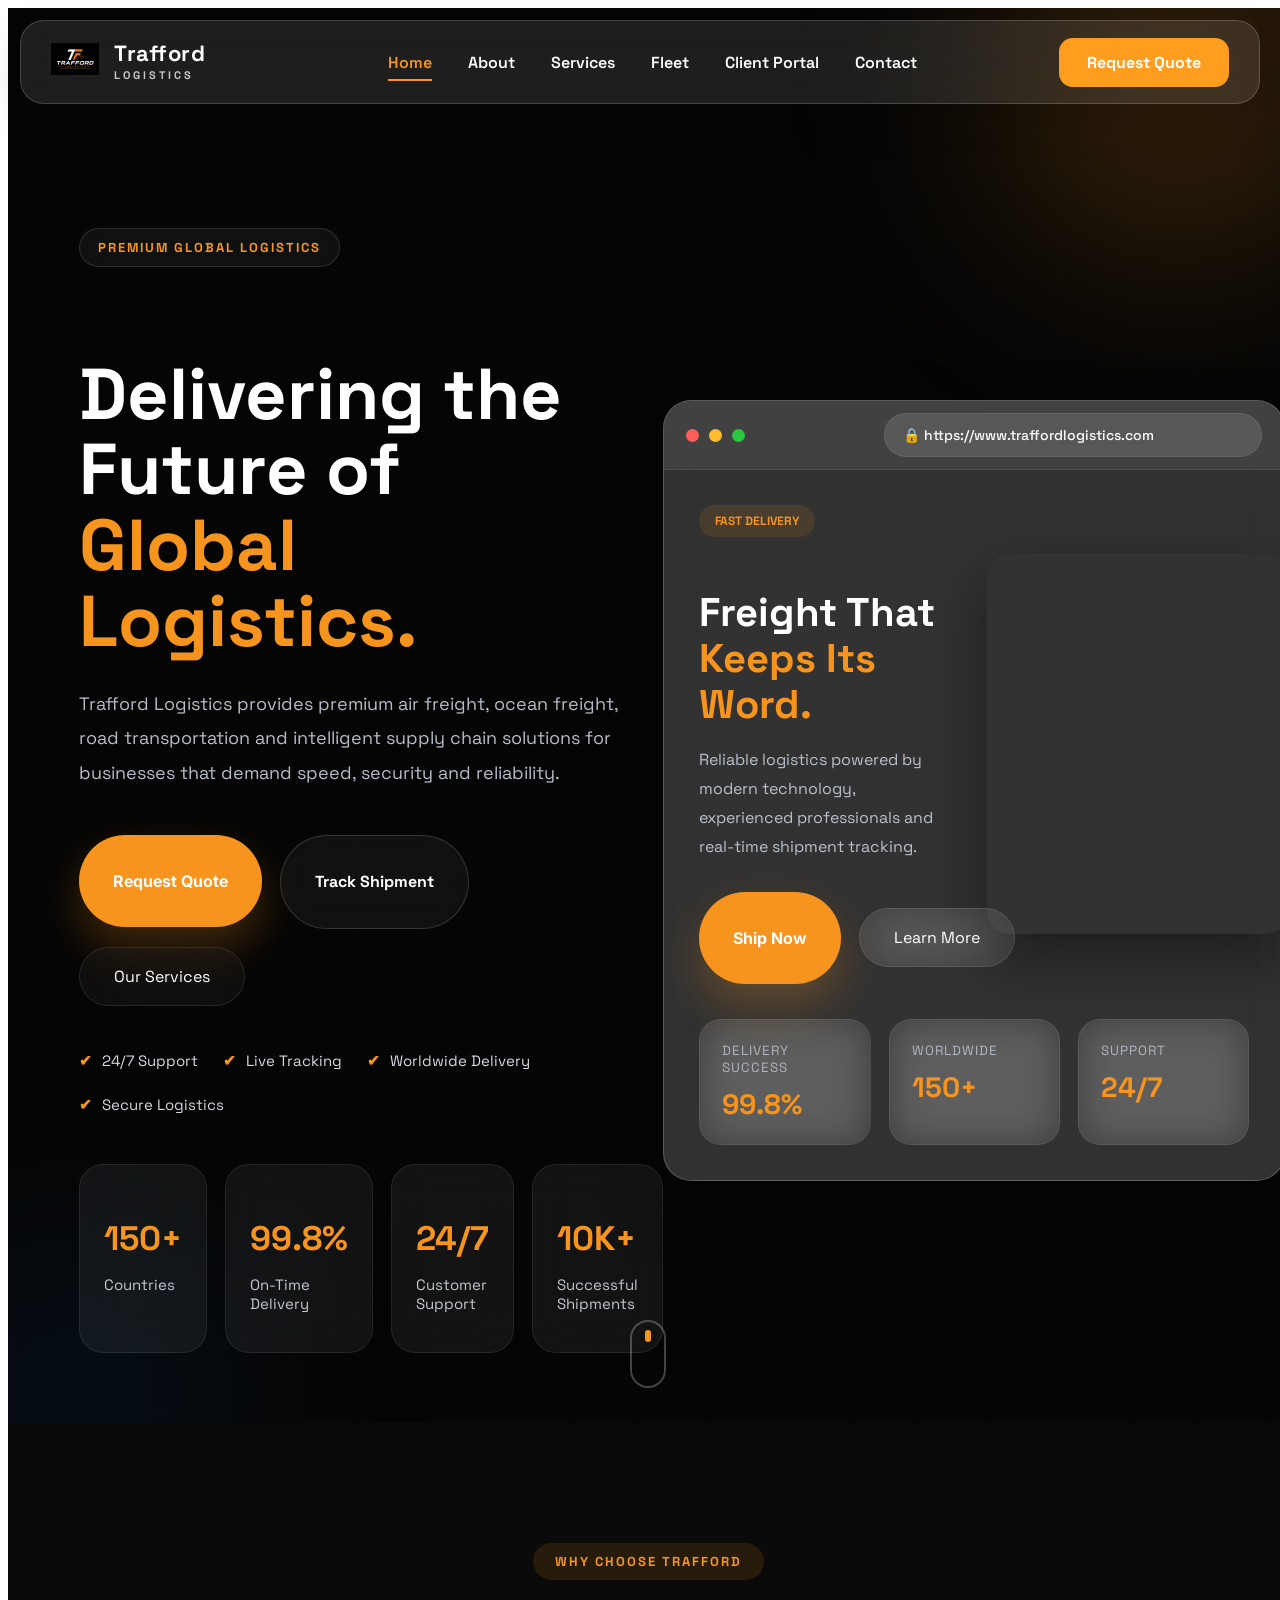
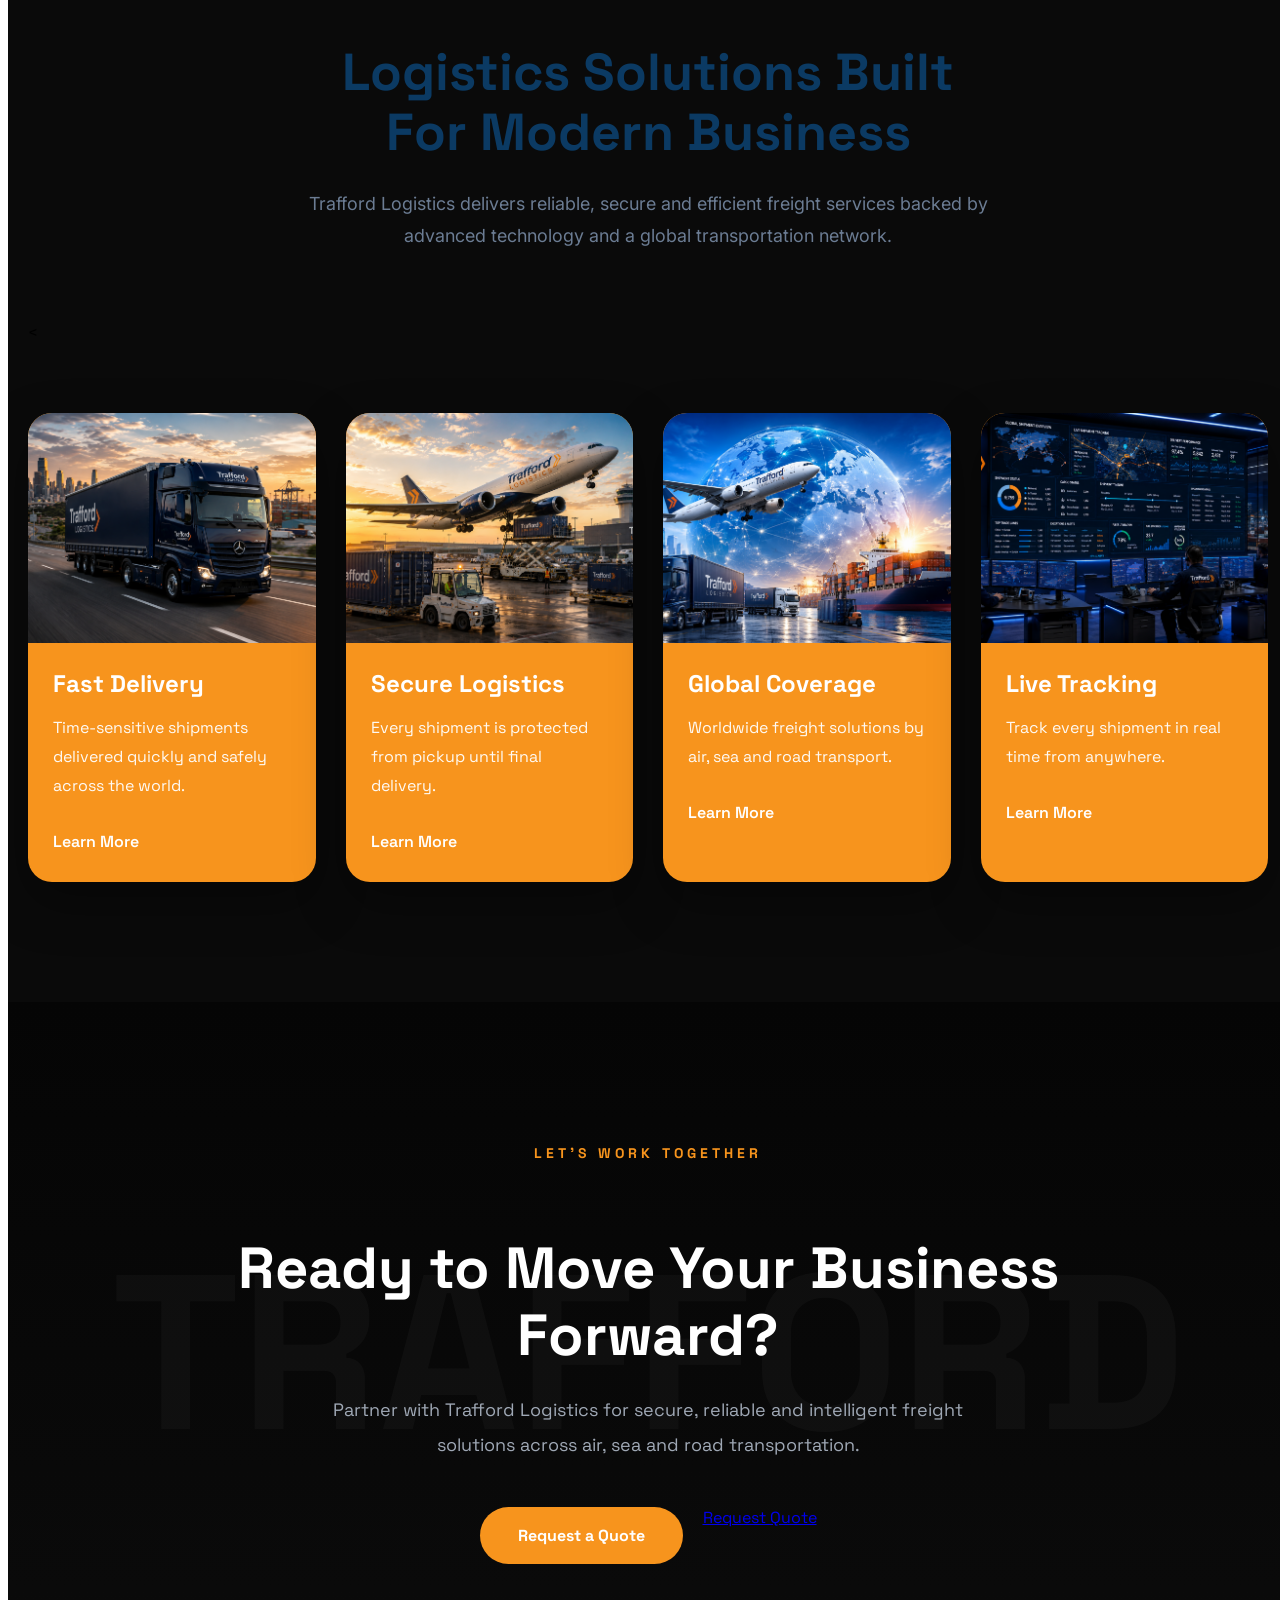
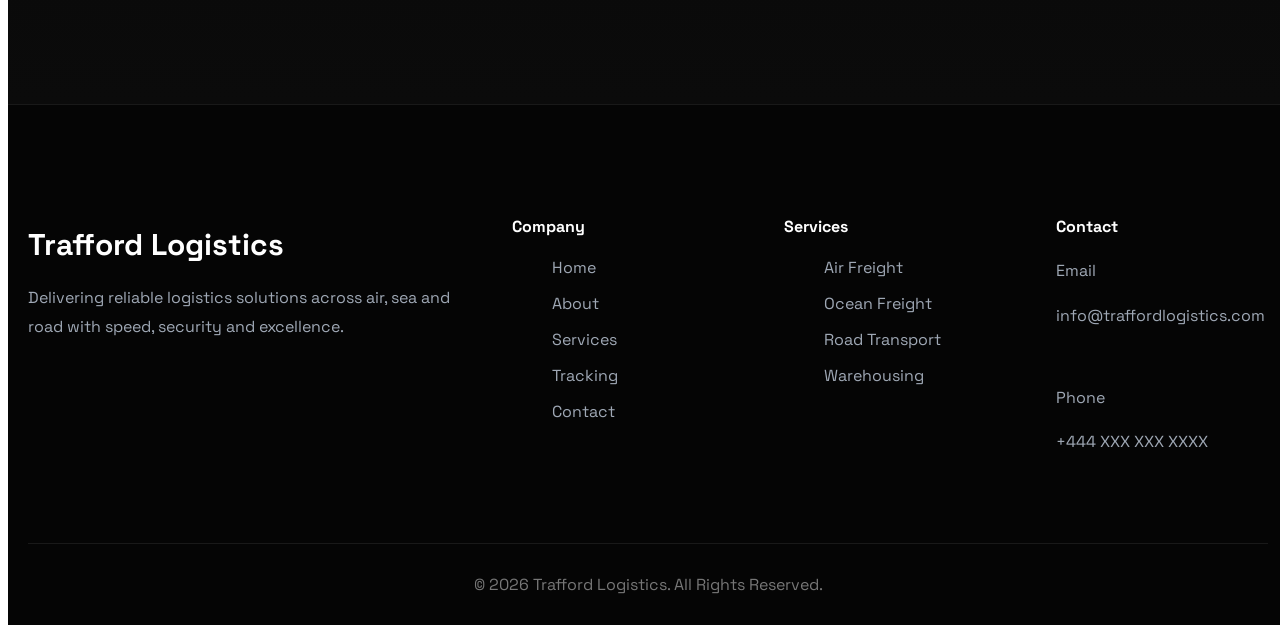
==== commit 347bd072: "Improve mobile responsive navigation" ====
--- a/index.html
+++ b/index.html
@@ -147,7 +147,18 @@
             </a>
 
         </div>
-
+<button
+    class="menu-toggle"
+    id="menuToggle"
+    type="button"
+    aria-label="Open navigation"
+    aria-expanded="false">
+
+    <span class="bar"></span>
+    <span class="bar"></span>
+    <span class="bar"></span>
+
+</button>
     </nav>
 
 </header>
--- a/assets/css/responsive.css
+++ b/assets/css/responsive.css
@@ -1,952 +1,735 @@
-/*==================================
-TABLETS
-==================================*/
-
-@media (max-width:1024px){
-
-    .hero{
-
-        min-height:90vh;
-
-    }
-
-}
-
-/*==================================
-PHONES
-==================================*/
-
-@media (max-width:768px){
-
-    .hero{
-
-        min-height:100vh;
-
-    }
-
-    .hero-video{
-
-        object-position:center center;
-
-    }
-
-}
-
-/*==================================
-SMALL PHONES
-==================================*/
-
-@media (max-width:480px){
-
-    .hero-video{
-
-        object-position:center center;
-
-    }
-
-}
-@media(max-width:992px){
-
-    .navbar{
-
-        padding:0 20px;
-
-    }
-
-    .nav-links{
-
-        display:none;
-
-    }
-
-}
-
-@media(max-width:768px){
-
-    .navbar{
-
-        height:70px;
-
-    }
-
-    .quote-btn{
-
-        padding:12px 18px;
-
-        font-size:.9rem;
-
-    }
-
-    .logo{
-
-        font-size:1.1rem;
-
-    }
-
-}
-/*====================================================
-MOBILE FIRST HERO
-====================================================*/
-
-@media (max-width:768px){
-
-    /* Hero */
-
-    .hero{
-
-        min-height:100vh;
-        padding:120px 20px 60px;
-
-    }
-
-    /* Stack content */
-
-    .hero-content{
-
-        display:flex;
-        flex-direction:column;
-        gap:35px;
-        min-height:auto;
-        width:100%;
-
-    }
-
-    /* Left Content */
-
-    .hero-left{
-
-        width:100%;
-        text-align:center;
-        max-width:100%;
-
-    }
-
-    .hero-tag{
-
-        font-size:11px;
-        padding:8px 18px;
-
-    }
-
-    .hero-title{
-
-        font-size:42px;
-        line-height:1.15;
-        margin:20px 0;
-
-    }
-
-    .hero-description{
-
-        font-size:16px;
-        line-height:1.7;
-        margin:20px auto 30px;
-        max-width:340px;
-
-    }
-
-    /* Buttons */
-
-    .hero-buttons{
-
-        display:flex;
-        flex-direction:column;
-        gap:15px;
-        width:100%;
-        align-items:center;
-
-    }
-
-    .btn-primary,
-    .btn-secondary{
-
-        width:100%;
-        max-width:320px;
-        text-align:center;
-
-    }
-
-    /* Browser */
-
-    .hero-right{
-
-        width:100%;
-        display:flex;
-        justify-content:center;
-
-    }
-
-    .browser-container{
-
-        width:100%;
-        max-width:370px;
-
-        border-radius:22px;
-
-    }
-
-    .browser-header{
-
-        height:58px;
-
-    }
-
-    .browser-address{
-
-        width:190px;
-        font-size:12px;
-
-    }
-
-    .browser-body{
-
-        height:300px;
-
-    }
-
-}/*=================================================
-LARGE DESKTOP
-=================================================*/
-
-@media (min-width:1600px){
-
-.hero-content{
-
-    max-width:1450px;
-
-}
-
-.browser-container{
-
-    width:700px;
-
-}
-
-.hero-title{
-
-    font-size:72px;
-
-}
-
-}
-
-
-/*=================================================
-LAPTOP
-=================================================*/
-
-@media (max-width:1400px){
-
-.hero-content{
-
-    width:min(94%,1200px);
-
-    gap:50px;
-
-}
-
-.browser-container{
-
-    width:560px;
-
-}
-
-.hero-title{
-
-    font-size:58px;
-
-}
-
-}
-
-
-/*=================================================
-TABLET
-=================================================*/
-
-@media (max-width:1024px){
-
-.hero-content{
-
-    gap:40px;
-
-}
-
-.browser-container{
-
-    width:480px;
-
-}
-
-.hero-title{
-
-    font-size:48px;
-
-}
-
-}
-
-
-/*=================================================
-TABLET PORTRAIT
-=================================================*/
-
-@media (max-width:900px){
-
-.hero-content{
-
-    display:flex;
-
-    flex-direction:column;
-
-    justify-content:center;
-
-    text-align:center;
-
-}
-
-.hero-left{
-
-    max-width:700px;
-
-}
-
-.hero-buttons{
-
-    justify-content:center;
-
-}
-
-.hero-right{
-
-    width:100%;
-
-    display:flex;
-
-    justify-content:center;
-
-}
-
-.browser-container{
-
-    width:520px;
-
-}
-
-}
-
-
-/*=================================================
-MOBILE
-=================================================*/
-
-@media (max-width:768px){
-
-.hero{
-
-    padding:120px 20px 70px;
-
-}
-
-.hero-title{
-
-    font-size:40px;
-
-}
-
-.hero-description{
-
-    font-size:17px;
-
-}
-
-.hero-buttons{
-
-    flex-direction:column;
-
-    align-items:center;
-
-}
-
-.btn-primary,
-
-.btn-secondary{
-
-    width:100%;
-
-    max-width:320px;
-
-}
-
-.browser-container{
-
-    width:100%;
-
-    max-width:370px;
-
-}
-
-.browser-body{
-
-    height:290px;
-
-}
-
-}
-
-
-/*=================================================
-SMALL MOBILE
-=================================================*/
-
-@media (max-width:480px){
-
-.hero-title{
-
-    font-size:34px;
-
-}
-
-.hero-description{
-
-    font-size:15px;
-
-}
-
-.browser-container{
-
-    max-width:330px;
-
-}
-
-.browser-body{
-
-    height:260px;
-
-}
-
-}
-/*==================================
-WHY SECTION
-==================================*/
-
-@media(max-width:992px){
-
-.why-grid{
-
-    grid-template-columns:repeat(2,1fr);
-
-}
-
-}
-
-@media(max-width:768px){
-
-.why-grid{
-
-    grid-template-columns:1fr;
-
-}
-
-.why-card{
-
-    padding:35px 25px;
-
-}
-
-}
-@media(max-width:768px){
-
-.cta-section{
-
-    padding:90px 20px;
-
-}
-
-.cta-container h2{
-
-    font-size:38px;
-
-}
-
-.cta-container p{
-
-    font-size:16px;
-
-}
-
-.cta-bg-text{
-
-    font-size:100px;
-
-}
-
-.cta-buttons{
-
-    flex-direction:column;
-
-}
-
-.cta-btn,
-.cta-outline-btn{
-
-    width:100%;
-
-}
-
-}
-@media(max-width:900px){
-
-.footer-container{
-
-    grid-template-columns:1fr;
-
-    text-align:center;
-
-}
-
-}
-/*=========================================
-HERO RESPONSIVE
-=========================================*/
-
-@media (max-width:1200px){
-
-.hero-container{
-
-    grid-template-columns:1fr;
-
-    gap:60px;
-
-}
-
-.hero-content{
-
-    text-align:center;
-
-}
-
-.hero-description{
-
-    margin:auto auto 40px;
-
-}
-
-.hero-buttons{
-
-    justify-content:center;
-
-}
-
-.hero-features{
-
-    justify-content:center;
-
-}
-
-.hero-browser{
-
-    width:100%;
-
-}
-
-.browser-container{
-
-    max-width:900px;
-
-}
-
-}
-/*=========================================
-HERO RESPONSIVE
-=========================================*/
-
-@media (max-width:1200px){
-
-.hero-container{
-
-    grid-template-columns:1fr;
-
-    gap:60px;
-
-}
-
-.hero-content{
-
-    text-align:center;
-
-}
-
-.hero-description{
-
-    margin:auto auto 40px;
-
-}
-
-.hero-buttons{
-
-    justify-content:center;
-
-}
-
-.hero-features{
-
-    justify-content:center;
-
-}
-
-.hero-browser{
-
-    width:100%;
-
-}
-
-.browser-container{
-
-    max-width:900px;
-
-}
-
-}
-@media (max-width:992px){
-
-.hero{
-
-    min-height:auto;
-
-    padding:130px 0 80px;
-
-}
-
-.hero-title{
-
-    font-size:58px;
-
-}
-
-.browser-slide{
-
-    grid-template-columns:1fr;
-
-}
-
-.slide-left{
-
-    text-align:center;
-
-}
-
-.slide-buttons{
-
-    justify-content:center;
-
-}
-
-.browser-dashboard{
-
-    grid-template-columns:repeat(3,1fr);
-
-}
-
-}
-@media (max-width:768px){
-
-.hero{
-
-    padding:110px 0 70px;
-
-}
-
-.hero-title{
-
-    font-size:42px;
-
-}
-
-.hero-description{
-
-    font-size:16px;
-
-}
-
-.hero-buttons{
-
-    flex-direction:column;
-
-}
-
-.btn-primary,
-.btn-secondary,
-.btn-glass{
-
-    width:100%;
-
-}
-
-.hero-features{
-
-    gap:15px;
-
-    justify-content:flex-start;
-
-}
-
-.hero-features div{
-
-    width:100%;
-
-}
-
-.hero-stats{
-
-    grid-template-columns:repeat(2,1fr);
-
-}
-
-.browser-content{
-
-    padding:22px;
-
-}
-
-.browser-dashboard{
-
-    grid-template-columns:1fr;
-
-}
-
-.slide-left h2{
-
-    font-size:30px;
-
-}
-
-.browser-address{
-
-    display:none;
-
-}
-
-}
-@media(max-width:768px){
-
-.mission-grid{
-
-    grid-template-columns:1fr;
-
-}
-
-.mission-card{
-
-    padding:35px;
-
-}
-
-.section-heading h2{
-
-    font-size:40px;
-
-}
-
-}
-@media(max-width:992px){
-
-    .values-grid{
-
-        grid-template-columns:repeat(2,1fr);
-
-    }
-
-}
-
-@media(max-width:768px){
-
-    .core-values{
-
-        padding:20px 0 80px;
-
-    }
-
-    .values-grid{
-
-        grid-template-columns:1fr;
-
-    }
-
-    .value-card{
-
-        min-height:auto;
-
-    }
-
-}
-@media(max-width:992px){
-
-    .journey-container{
-
-        grid-template-columns:1fr;
-
-        gap:45px;
-
-    }
-
-    .journey-image img{
-
-        height:500px;
-
-    }
-
-}
-
-@media(max-width:768px){
-
-    .our-journey{
-
-        padding:20px 0 80px;
-
-    }
-
-    .journey-image img{
-
-        height:400px;
-
-    }
-
-    .journey-content h2{
-
-        font-size:40px;
-
-    }
-
-}
-
-@media(max-width:480px){
-
-    .journey-image img{
-
-        height:320px;
-
-    }
-
-    .journey-image-label{
-
-        left:15px;
-
-        right:15px;
-
-        bottom:15px;
-
-    }
-
-}
-@media(max-width:992px){
-
-    .about-stats-grid{
-
-        grid-template-columns:repeat(2,1fr);
-
-    }
-
-}
-
-@media(max-width:768px){
-
-    .about-why{
-
-        padding:20px 0 80px;
-
-    }
-
-    .about-stats-grid{
-
-        grid-template-columns:1fr;
-
-    }
-
-    .about-stat-card{
-
-        min-height:auto;
-
-    }
-
-    .about-stat-card strong{
-
-        font-size:42px;
-
-    }
-
-}
-@media(max-width:768px){
-
-    .about-cta{
-
-        padding:20px 0 80px;
-
-    }
-
-    .about-cta-content{
-
-        padding:55px 25px;
-
-        border-radius:24px;
-
-    }
-
-    .about-cta h2{
-
-        font-size:40px;
-
-    }
-
-}
-@media(max-width:900px){
-
-    .footer-container{
-
-        grid-template-columns:1fr 1fr;
-
-        gap:45px;
-
-    }
-
-}
-
-@media(max-width:600px){
-
-    .site-footer{
-
-        padding:60px 0 25px;
-
-    }
-
-    .footer-container{
-
-        grid-template-columns:1fr;
-
-        gap:35px;
-
-    }
-
-    .footer-brand{
-
-        max-width:100%;
-
-    }
-
-    .footer-bottom{
-
-        margin-top:50px;
-
-        flex-direction:column;
-
-        align-items:flex-start;
-
-    }
-
-    .footer-bottom-links{
-
-        flex-wrap:wrap;
-
+/* =========================================================
+   TRAFFORD LOGISTICS
+   GLOBAL MOBILE RESPONSIVE SYSTEM
+   ========================================================= */
+
+html,
+body {
+    width: 100%;
+    max-width: 100%;
+    overflow-x: hidden;
+}
+
+*,
+*::before,
+*::after {
+    max-width: 100%;
+}
+
+img,
+video {
+    max-width: 100%;
+}
+
+
+/* =========================================================
+   GLOBAL CONTAINERS
+   ========================================================= */
+
+.container,
+.section-container,
+.hero-content,
+.fleet-capability-grid,
+.fleet-process,
+.fleet-final-cta-inner,
+.contact-final-inner {
+    width: min(100% - 40px, 1380px);
+    margin-left: auto;
+    margin-right: auto;
+}
+
+
+/* =========================================================
+   MOBILE NAVBAR
+   ========================================================= */
+
+@media (max-width: 760px) {
+
+    .navbar {
+        position: fixed;
+
+        top: 10px;
+        left: 50%;
+
+        width: calc(100% - 24px);
+        min-height: 62px;
+
+        padding: 8px 10px 8px 12px;
+
+        gap: 10px;
+
+        border-radius: 15px;
+
+        transform: translateX(-50%);
+
+        overflow: visible;
+    }
+
+    .logo {
+        min-width: 0;
+        gap: 8px;
+    }
+
+    .logo-icon {
+        width: 38px;
+        height: 38px;
+
+        flex: 0 0 38px;
+    }
+
+    .logo-text {
+        min-width: 0;
+    }
+
+    .logo-text span {
+        font-size: 16px;
+
+        white-space: nowrap;
+    }
+
+    .logo-text small {
+        font-size: 6px;
+        letter-spacing: 2px;
+    }
+
+    .nav-links {
+        position: absolute;
+
+        top: calc(100% + 9px);
+        left: 0;
+
+        width: 100%;
+
+        display: none;
+
+        flex-direction: column;
+
+        gap: 0;
+
+        padding: 8px 0;
+
+        border-radius: 15px;
+
+        background:
+            rgba(5, 10, 18, .97);
+
+        border:
+            1px solid rgba(255,255,255,.10);
+
+        backdrop-filter: blur(24px);
+        -webkit-backdrop-filter: blur(24px);
+
+        box-shadow:
+            0 20px 50px rgba(0,0,0,.45);
+    }
+
+    .nav-links.active {
+        display: flex;
+    }
+
+    .nav-links li {
+        width: 100%;
+    }
+
+    .nav-links a {
+        width: 100%;
+
+        padding: 13px 18px;
+
+        text-align: left;
+
+        font-size: 13px;
+    }
+
+    .nav-actions {
+        margin-left: auto;
+    }
+
+    .quote-btn {
+        min-height: 38px;
+
+        padding: 0 11px;
+
+        border-radius: 9px;
+
+        font-size: 9px;
+    }
+
+}
+
+
+/* =========================================================
+   GLOBAL HERO
+   ========================================================= */
+
+@media (max-width: 760px) {
+
+    .hero,
+    .services-hero,
+    .fleet-hero,
+    .contact-hero {
+        width: 100%;
+        min-width: 0;
+        max-width: 100%;
+
+        min-height: 0;
+    }
+
+    .hero-content {
+        width: calc(100% - 40px);
+
+        grid-template-columns: 1fr;
+
+        gap: 0;
+
+        min-height: auto;
+
+        padding-top: 120px;
+        padding-bottom: 70px;
+    }
+
+    .hero-left,
+    .hero-right {
+        width: 100%;
+        max-width: 100%;
+    }
+
+    .hero-left {
+        margin: 0;
+    }
+
+    .hero-right {
+        margin-top: 45px;
+
+        justify-content: center;
+    }
+
+    .hero-title,
+    .services-hero-content h1,
+    .fleet-hero-content h1,
+    .contact-hero h1 {
+        max-width: 100%;
+
+        font-size: clamp(38px, 11vw, 56px);
+
+        line-height: 1.02;
+
+        letter-spacing: -1.8px;
+
+        overflow-wrap: break-word;
+    }
+
+    .hero-description,
+    .services-hero-content p,
+    .fleet-hero-content p,
+    .contact-hero-content p {
+        max-width: 100%;
+
+        font-size: 12px;
+
+        line-height: 1.75;
+    }
+
+    .hero-buttons,
+    .services-hero-buttons {
+        width: 100%;
+
+        flex-direction: column;
+
+        gap: 10px;
+    }
+
+    .hero-buttons a,
+    .services-hero-buttons a {
+        width: 100%;
+    }
+
+}
+
+
+/* =========================================================
+   HERO VIDEO
+   ========================================================= */
+
+@media (max-width: 760px) {
+
+    .hero-video,
+    .services-hero-video,
+    .fleet-hero-video {
+        width: 100%;
+        height: 100%;
+
+        min-width: 0;
+        max-width: none;
+
+        object-fit: cover;
+
+        object-position: center center;
+    }
+
+}
+
+
+/* =========================================================
+   GRID SYSTEM
+   ========================================================= */
+
+@media (max-width: 760px) {
+
+    .services-grid,
+    .fleet-capability-grid,
+    .fleet-process,
+    .form-row,
+    .form-row.three,
+    .quote-section {
+        grid-template-columns: 1fr !important;
+
+        width: 100%;
+
+        max-width: 100%;
+    }
+
+}
+
+
+/* =========================================================
+   SERVICE CARDS
+   ========================================================= */
+
+@media (max-width: 760px) {
+
+    .service-card,
+    .fleet-capability-card {
+        width: 100%;
+        min-width: 0;
+
+        padding: 22px;
+
+        border-radius: 17px;
+    }
+
+    .service-card h3,
+    .fleet-capability-card h3 {
+        font-size: 20px;
+
+        overflow-wrap: break-word;
+    }
+
+    .service-card p,
+    .fleet-capability-card p {
+        max-width: 100%;
+
+        font-size: 11px;
+
+        line-height: 1.75;
+    }
+
+}
+
+
+/* =========================================================
+   SERVICES PAGE
+   ========================================================= */
+
+@media (max-width: 760px) {
+
+    .services-hero-content {
+        width: calc(100% - 40px);
+
+        padding-top: 125px;
+        padding-bottom: 75px;
+    }
+
+    .services-trust {
+        width: 100%;
+
+        display: flex;
+
+        flex-direction: column;
+
+        gap: 9px;
+    }
+
+    .trust-card {
+        width: 100%;
+
+        padding: 12px;
+
+        min-width: 0;
+    }
+
+    .services-heading {
+        width: 100%;
+
+        padding-left: 0;
+        padding-right: 0;
+    }
+
+    .services-heading h2 {
+        font-size: 38px;
+
+        line-height: 1.04;
+    }
+
+}
+
+
+/* =========================================================
+   FLEET PAGE
+   ========================================================= */
+
+@media (max-width: 760px) {
+
+    .fleet-overview,
+    .fleet-operations {
+        width: 100%;
+
+        padding:
+            70px 20px
+            75px;
+    }
+
+    .fleet-overview-header,
+    .fleet-operations-header {
+        width: 100%;
+
+        margin-bottom: 38px;
+    }
+
+    .fleet-overview-header h2,
+    .fleet-operations-header h2 {
+        font-size: 38px;
+
+        line-height: 1.04;
+    }
+
+    .fleet-process-step {
+        width: 100%;
+
+        min-width: 0;
+    }
+
+    .fleet-final-cta {
+        padding:
+            0 20px
+            60px;
+    }
+
+    .fleet-final-cta-inner {
+        width: 100%;
+
+        flex-direction: column;
+
+        align-items: stretch;
+
+        padding: 27px 22px;
+    }
+
+    .fleet-final-cta-actions {
+        width: 100%;
+
+        flex-direction: column;
+    }
+
+    .fleet-final-primary,
+    .fleet-final-secondary {
+        width: 100%;
+    }
+
+}
+
+
+/* =========================================================
+   CONTACT PAGE
+   ========================================================= */
+
+@media (max-width: 760px) {
+
+    .quote-section {
+        width: calc(100% - 40px);
+
+        display: grid;
+
+        gap: 35px;
+
+        padding:
+            65px 0
+            70px;
+    }
+
+    .quote-intro {
+        position: static;
+
+        width: 100%;
+    }
+
+    .quote-intro h2 {
+        font-size: 38px;
+
+        line-height: 1.04;
+    }
+
+    .quote-form-wrapper {
+        width: 100%;
+
+        min-width: 0;
+
+        padding: 20px 16px;
+
+        border-radius: 17px;
+    }
+
+    .form-row,
+    .form-row.three {
+        display: grid;
+
+        grid-template-columns: 1fr !important;
+    }
+
+    .form-field {
+        width: 100%;
+        min-width: 0;
+    }
+
+    .form-field input,
+    .form-field select,
+    .form-field textarea {
+        width: 100%;
+
+        min-width: 0;
+    }
+
+    .contact-final {
+        width: 100%;
+
+        padding:
+            0 20px
+            55px;
+    }
+
+    .contact-final-inner {
+        width: 100%;
+
+        flex-direction: column;
+
+        align-items: stretch;
+
+        padding: 27px 22px;
+    }
+
+    .contact-whatsapp {
+        width: 100%;
+    }
+
+}
+
+
+/* =========================================================
+   CLIENT PORTAL
+   ========================================================= */
+
+@media (max-width: 760px) {
+
+    .client-portal,
+    .portal-container,
+    .dashboard-container,
+    .portal-content {
+        width: 100%;
+        max-width: 100%;
+
+        min-width: 0;
+    }
+
+    .portal-grid,
+    .dashboard-grid,
+    .stats-grid,
+    .shipment-grid {
+        grid-template-columns: 1fr !important;
+    }
+
+    .portal-card,
+    .dashboard-card,
+    .shipment-card,
+    .invoice-card,
+    .document-card {
+        width: 100%;
+        min-width: 0;
+    }
+
+}
+
+
+/* =========================================================
+   IMAGES / CARDS / TABLES
+   ========================================================= */
+
+@media (max-width: 760px) {
+
+    table {
+        width: 100%;
+        max-width: 100%;
+    }
+
+    .table-wrapper,
+    .table-responsive {
+        width: 100%;
+
+        overflow-x: auto;
+
+        -webkit-overflow-scrolling: touch;
+    }
+
+    img {
+        height: auto;
+    }
+
+    iframe {
+        max-width: 100%;
+    }
+
+}
+
+
+/* =========================================================
+   TYPOGRAPHY SAFETY
+   ========================================================= */
+
+@media (max-width: 760px) {
+
+    h1,
+    h2,
+    h3,
+    h4,
+    p,
+    span,
+    a {
+        overflow-wrap: break-word;
+    }
+
+}
+
+
+/* =========================================================
+   SMALL PHONES
+   ========================================================= */
+
+@media (max-width: 390px) {
+
+    .navbar {
+        width: calc(100% - 16px);
+
+        padding-left: 9px;
+        padding-right: 9px;
+    }
+
+    .logo-icon {
+        width: 34px;
+        height: 34px;
+        flex-basis: 34px;
+    }
+
+    .logo-text span {
+        font-size: 14px;
+    }
+
+    .logo-text small {
+        font-size: 5px;
+        letter-spacing: 1.6px;
+    }
+
+    .quote-btn {
+        min-height: 36px;
+
+        padding: 0 9px;
+
+        font-size: 8px;
+    }
+
+}
+/* =========================================================
+   MOBILE MENU BUTTON
+========================================================= */
+
+.menu-toggle {
+    display: none;
+
+    width: 38px;
+    height: 38px;
+
+    padding: 9px;
+
+    flex-shrink: 0;
+
+    align-items: center;
+    justify-content: center;
+
+    flex-direction: column;
+
+    gap: 5px;
+
+    border: 1px solid rgba(255,255,255,.10);
+
+    border-radius: 9px;
+
+    background:
+        rgba(255,255,255,.04);
+
+    cursor: pointer;
+
+    z-index: 10001;
+}
+
+.menu-toggle .bar {
+    display: block;
+
+    width: 100%;
+    height: 2px;
+
+    border-radius: 10px;
+
+    background: #FFFFFF;
+
+    transition:
+        transform .3s ease,
+        opacity .3s ease;
+}
+
+
+/* =========================================================
+   MOBILE MENU
+========================================================= */
+
+@media (max-width: 760px) {
+
+    .menu-toggle {
+        display: flex;
+    }
+
+    .nav-links {
+        display: none;
+    }
+
+    .nav-links.active {
+        display: flex;
+    }
+
+
+    /* Hamburger → X */
+
+    .menu-toggle.active .bar:nth-child(1) {
+        transform:
+            translateY(7px)
+            rotate(45deg);
+    }
+
+    .menu-toggle.active .bar:nth-child(2) {
+        opacity: 0;
+    }
+
+    .menu-toggle.active .bar:nth-child(3) {
+        transform:
+            translateY(-7px)
+            rotate(-45deg);
     }
 
 }
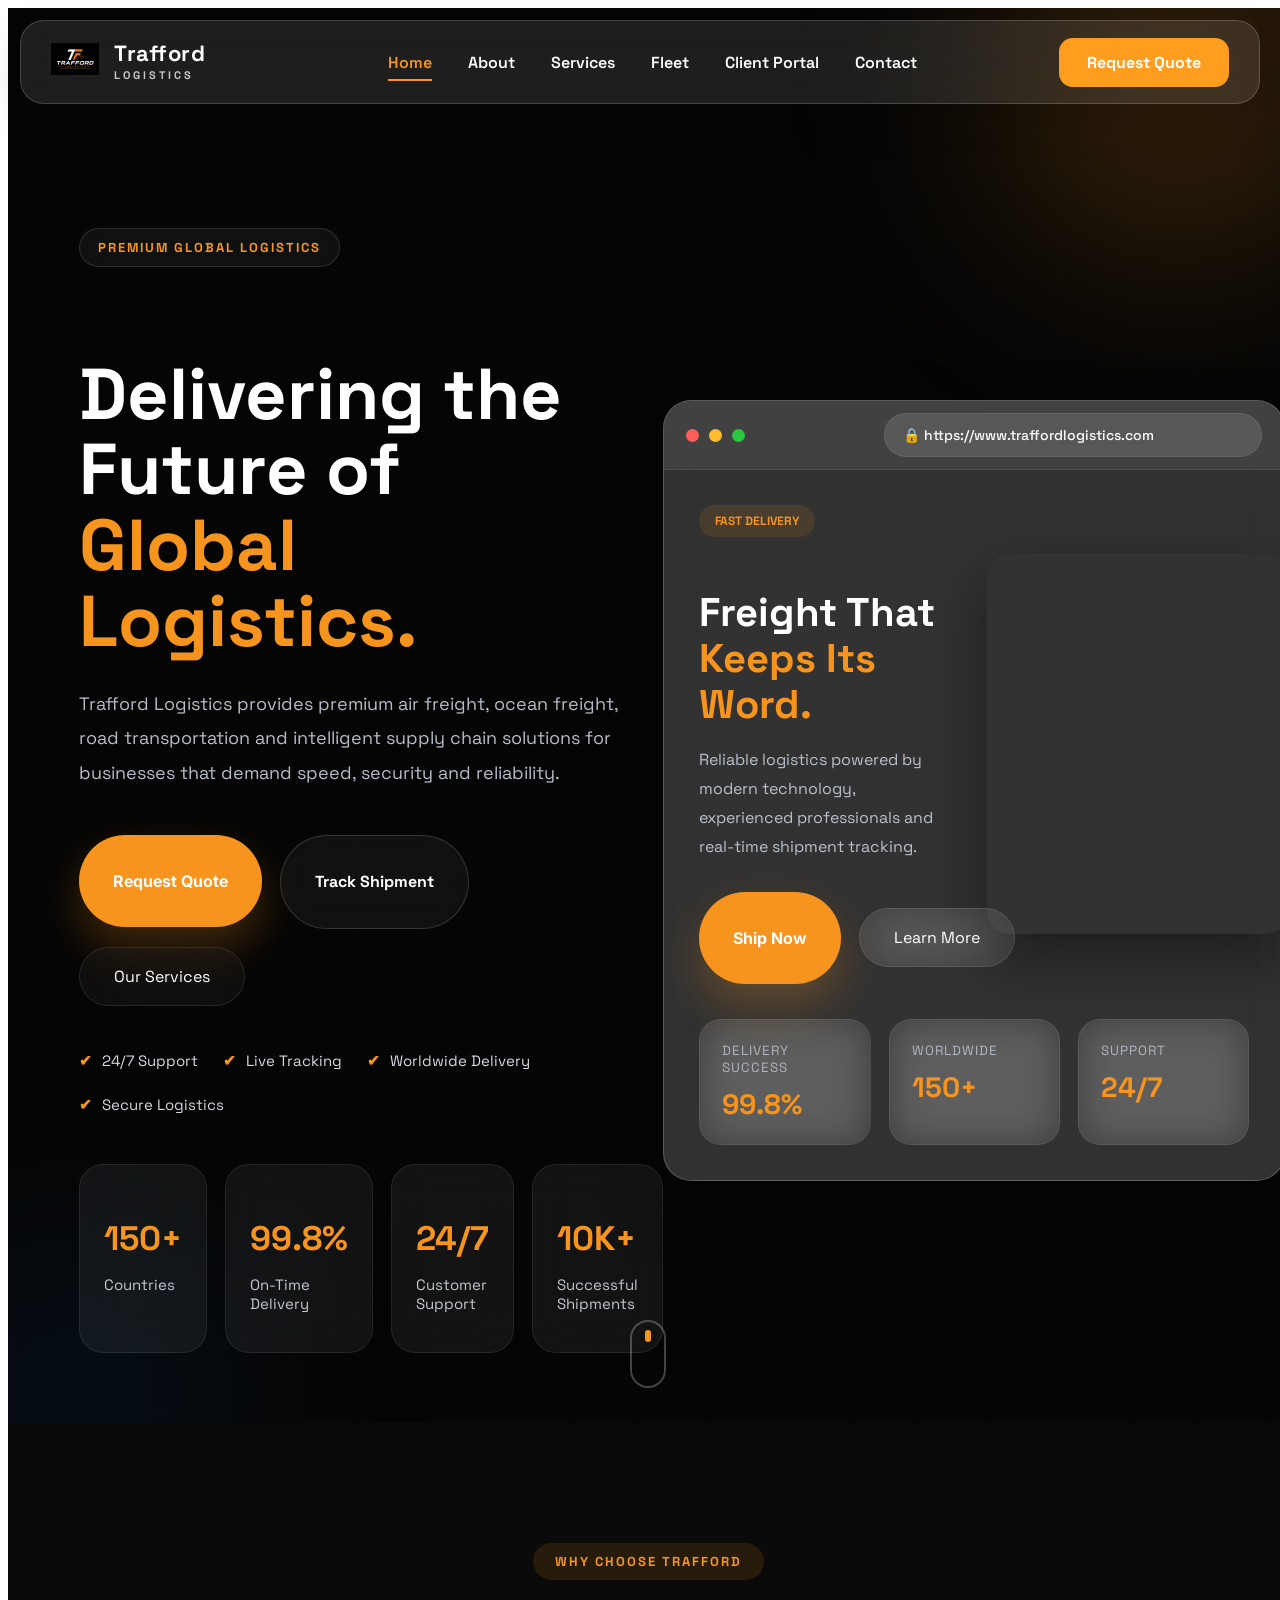
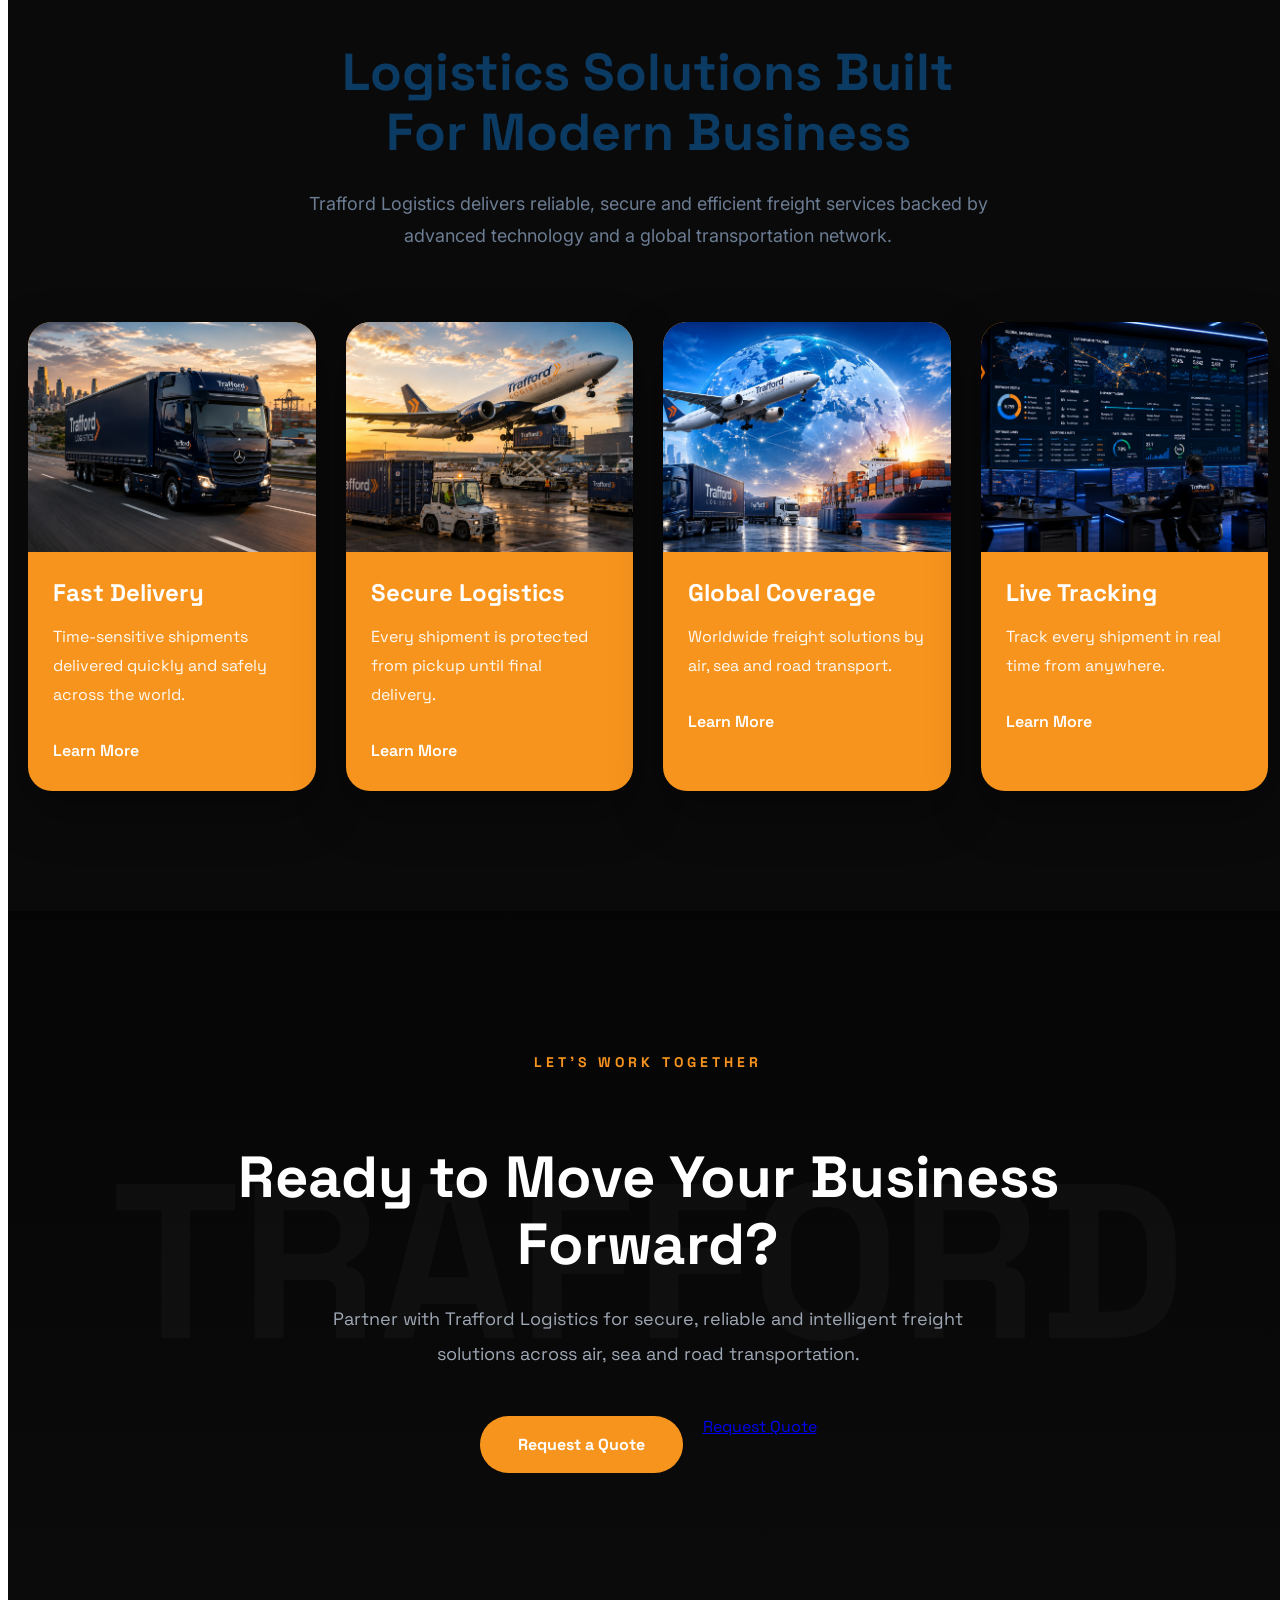
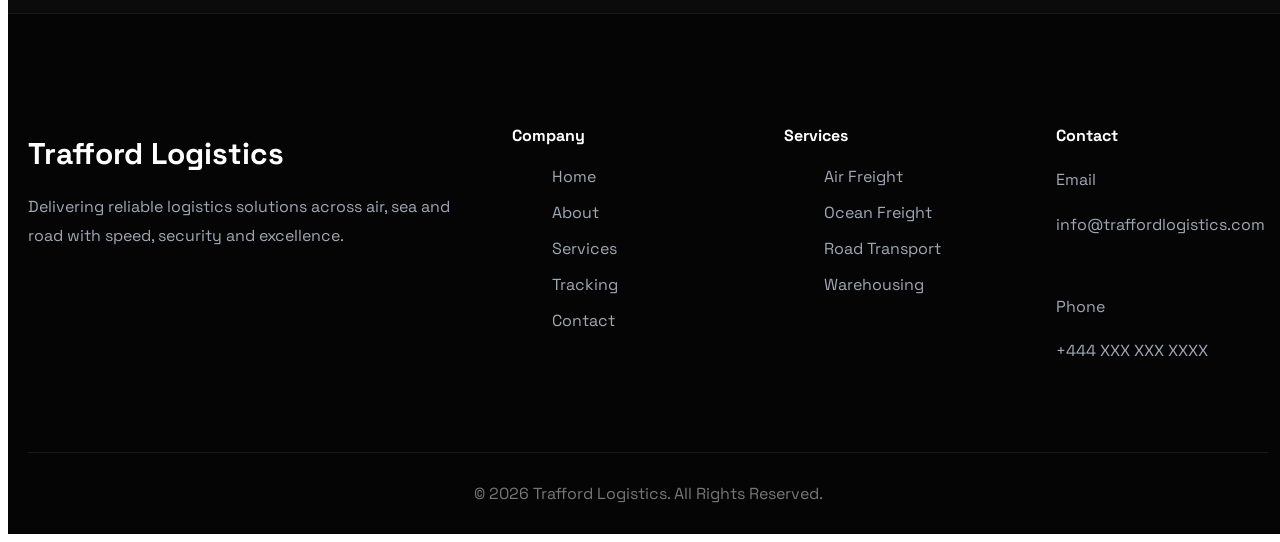
==== commit 45002106: "Fix About page layout and navigation" ====
--- a/index.html
+++ b/index.html
@@ -473,7 +473,7 @@
             </p>
 
         </div>
-<<div class="why-grid">
+<div class="why-grid">
 
     <!-- Card 1 -->
 
--- a/assets/css/responsive.css
+++ b/assets/css/responsive.css
@@ -732,4 +732,579 @@
             rotate(-45deg);
     }
 
+}
+/* =========================================================
+   HOME PAGE MOBILE FIX
+========================================================= */
+
+@media (max-width: 760px) {
+
+    .hero {
+        width: 100%;
+        min-width: 0;
+        overflow: hidden;
+    }
+
+    .hero-container {
+        width: 100%;
+        max-width: 100%;
+
+        display: flex;
+        flex-direction: column;
+
+        gap: 35px;
+
+        padding:
+            125px 20px
+            65px;
+
+        margin: 0;
+    }
+
+    .hero-content {
+        width: 100%;
+        max-width: 100%;
+
+        min-width: 0;
+
+        padding: 0;
+        margin: 0;
+    }
+
+    .hero-tag {
+        display: inline-block;
+
+        max-width: 100%;
+
+        font-size: 8px;
+        letter-spacing: 2px;
+    }
+
+    .hero-title {
+        width: 100%;
+        max-width: 100%;
+
+        margin-top: 14px;
+
+        font-size:
+            clamp(39px, 11vw, 54px);
+
+        line-height: 1.02;
+
+        letter-spacing: -1.8px;
+
+        overflow-wrap: normal;
+        word-break: normal;
+    }
+
+    .hero-title span {
+        display: block;
+    }
+
+    .hero-description {
+        width: 100%;
+        max-width: 100%;
+
+        margin-top: 18px;
+
+        font-size: 12px;
+
+        line-height: 1.75;
+    }
+
+
+    /* HERO BUTTONS */
+
+    .hero-buttons {
+        width: 100%;
+        max-width: 100%;
+
+        display: flex;
+        flex-direction: column;
+
+        gap: 10px;
+
+        margin-top: 24px;
+    }
+
+    .hero-buttons a {
+        width: 100%;
+        max-width: 100%;
+
+        min-height: 46px;
+    }
+
+
+    /* TRUST FEATURES */
+
+    .hero-features {
+        width: 100%;
+        max-width: 100%;
+
+        display: grid;
+
+        grid-template-columns:
+            repeat(2, minmax(0, 1fr));
+
+        gap: 9px;
+
+        margin-top: 28px;
+    }
+
+    .hero-features > div {
+        min-width: 0;
+
+        padding: 10px;
+
+        font-size: 9px;
+
+        line-height: 1.4;
+    }
+
+
+    /* STATISTICS */
+
+    .hero-stats {
+        width: 100%;
+        max-width: 100%;
+
+        display: grid;
+
+        grid-template-columns:
+            repeat(2, minmax(0, 1fr));
+
+        gap: 10px;
+
+        margin-top: 22px;
+    }
+
+    .stat-card {
+        width: 100%;
+        min-width: 0;
+
+        padding: 16px 10px;
+    }
+
+    .stat-card h2 {
+        font-size: 22px;
+    }
+
+    .stat-card p {
+        font-size: 8px;
+    }
+
+
+    /* BROWSER / VIDEO */
+
+    .hero-browser {
+        width: 100%;
+        max-width: 100%;
+
+        min-width: 0;
+
+        margin: 0;
+    }
+
+    .browser-container {
+        width: 100%;
+        max-width: 100%;
+
+        min-width: 0;
+
+        overflow: hidden;
+
+        border-radius: 15px;
+    }
+
+    .browser-header {
+        width: 100%;
+        min-width: 0;
+    }
+
+    .browser-address {
+        max-width: 100%;
+
+        overflow: hidden;
+
+        text-overflow: ellipsis;
+        white-space: nowrap;
+
+        font-size: 8px;
+    }
+
+    .browser-content {
+        width: 100%;
+        max-width: 100%;
+
+        min-width: 0;
+    }
+
+    .browser-slide {
+        width: 100%;
+        min-width: 0;
+
+        display: flex;
+        flex-direction: column;
+    }
+
+    .slide-left,
+    .slide-right {
+        width: 100%;
+        max-width: 100%;
+        min-width: 0;
+    }
+
+    .slide-left {
+        padding: 24px 20px;
+    }
+
+    .slide-left h2 {
+        font-size: 29px;
+
+        line-height: 1.05;
+    }
+
+    .slide-left p {
+        font-size: 10px;
+
+        line-height: 1.65;
+    }
+
+    .slide-buttons {
+        width: 100%;
+
+        display: flex;
+        flex-direction: column;
+
+        gap: 8px;
+    }
+
+    .slide-buttons a {
+        width: 100%;
+    }
+
+    .slide-right {
+        height: 220px;
+
+        overflow: hidden;
+    }
+
+    .browser-video {
+        width: 100%;
+        height: 100%;
+
+        object-fit: cover;
+    }
+
+    .browser-dashboard {
+        width: 100%;
+
+        grid-template-columns:
+            repeat(3, minmax(0, 1fr));
+
+        gap: 7px;
+    }
+
+    .info-card {
+        min-width: 0;
+
+        padding: 10px 5px;
+    }
+
+    .info-card small {
+        font-size: 6px;
+    }
+
+    .info-card h3 {
+        font-size: 16px;
+    }
+
+}
+/* =========================================================
+   ABOUT PAGE MOBILE FIX
+========================================================= */
+
+@media (max-width: 760px) {
+
+    .about-hero {
+        width: 100%;
+        min-width: 0;
+
+        min-height: 560px;
+
+        display: flex;
+        align-items: flex-end;
+
+        overflow: hidden;
+
+        padding:
+            130px 20px
+            60px;
+    }
+
+    .about-hero img {
+        width: 100%;
+        height: 100%;
+
+        object-fit: cover;
+    }
+
+    .about-hero-content {
+        width: 100%;
+        max-width: 100%;
+
+        min-width: 0;
+
+        padding: 0;
+
+        position: relative;
+        z-index: 3;
+    }
+
+    .about-hero-content h1 {
+        max-width: 100%;
+
+        font-size:
+            clamp(39px, 11vw, 55px);
+
+        line-height: 1.02;
+
+        letter-spacing: -1.8px;
+
+        overflow-wrap: normal;
+    }
+
+    .about-hero-content p {
+        max-width: 100%;
+
+        font-size: 11px;
+
+        line-height: 1.75;
+    }
+
+    .about-hero-content .hero-buttons {
+        width: 100%;
+
+        display: flex;
+        flex-direction: column;
+
+        gap: 9px;
+    }
+
+    .about-hero-content .hero-buttons a {
+        width: 100%;
+
+        min-height: 46px;
+
+        display: flex;
+        align-items: center;
+        justify-content: center;
+    }
+
+
+    /* WHO WE ARE */
+
+    .who-container {
+        width: calc(100% - 40px);
+
+        display: flex;
+        flex-direction: column;
+
+        gap: 35px;
+
+        margin: 0 auto;
+    }
+
+    .who-image,
+    .who-content {
+        width: 100%;
+        max-width: 100%;
+
+        min-width: 0;
+    }
+
+    .who-image img {
+        width: 100%;
+        height: auto;
+
+        display: block;
+    }
+
+    .who-content h2 {
+        font-size: 38px;
+
+        line-height: 1.04;
+
+        letter-spacing: -1.5px;
+    }
+
+    .who-content p {
+        font-size: 11px;
+
+        line-height: 1.75;
+    }
+
+    .who-features {
+        display: grid;
+
+        grid-template-columns:
+            1fr;
+
+        gap: 8px;
+    }
+
+
+    /* MISSION / VISION */
+
+    .mission-vision {
+        width: 100%;
+
+        padding-left: 20px;
+        padding-right: 20px;
+    }
+
+    .mission-grid {
+        width: 100%;
+
+        display: grid;
+
+        grid-template-columns: 1fr !important;
+
+        gap: 12px;
+    }
+
+    .mission-card {
+        width: 100%;
+        min-width: 0;
+    }
+
+
+    /* CORE VALUES */
+
+    .core-values {
+        width: 100%;
+
+        padding-left: 20px;
+        padding-right: 20px;
+    }
+
+    .values-grid {
+        width: 100%;
+
+        display: grid;
+
+        grid-template-columns:
+            1fr !important;
+
+        gap: 12px;
+    }
+
+    .value-card {
+        width: 100%;
+        min-width: 0;
+    }
+
+
+    /* JOURNEY */
+
+    .journey-container {
+        width: calc(100% - 40px);
+
+        display: flex;
+        flex-direction: column;
+
+        gap: 35px;
+
+        margin: 0 auto;
+    }
+
+    .journey-image,
+    .journey-content {
+        width: 100%;
+        max-width: 100%;
+
+        min-width: 0;
+    }
+
+    .journey-image img {
+        width: 100%;
+        height: auto;
+
+        display: block;
+    }
+
+    .journey-content h2 {
+        font-size: 38px;
+
+        line-height: 1.04;
+    }
+
+    .journey-point {
+        width: 100%;
+
+        display: flex;
+
+        gap: 13px;
+    }
+
+
+    /* WHY TRAFFORD */
+
+    .about-why {
+        width: 100%;
+
+        padding-left: 20px;
+        padding-right: 20px;
+    }
+
+    .about-stats-grid {
+        width: 100%;
+
+        display: grid;
+
+        grid-template-columns:
+            1fr !important;
+
+        gap: 12px;
+    }
+
+    .about-stat-card {
+        width: 100%;
+        min-width: 0;
+    }
+
+
+    /* FINAL CTA */
+
+    .about-cta {
+        width: 100%;
+
+        padding:
+            70px 20px;
+    }
+
+    .about-cta-content {
+        width: 100%;
+        max-width: 100%;
+    }
+
+    .about-cta-content h2 {
+        font-size: 38px;
+
+        line-height: 1.04;
+    }
+
+    .about-cta-buttons {
+        width: 100%;
+
+        display: flex;
+        flex-direction: column;
+
+        gap: 9px;
+    }
+
+    .about-cta-buttons a {
+        width: 100%;
+    }
+
 }
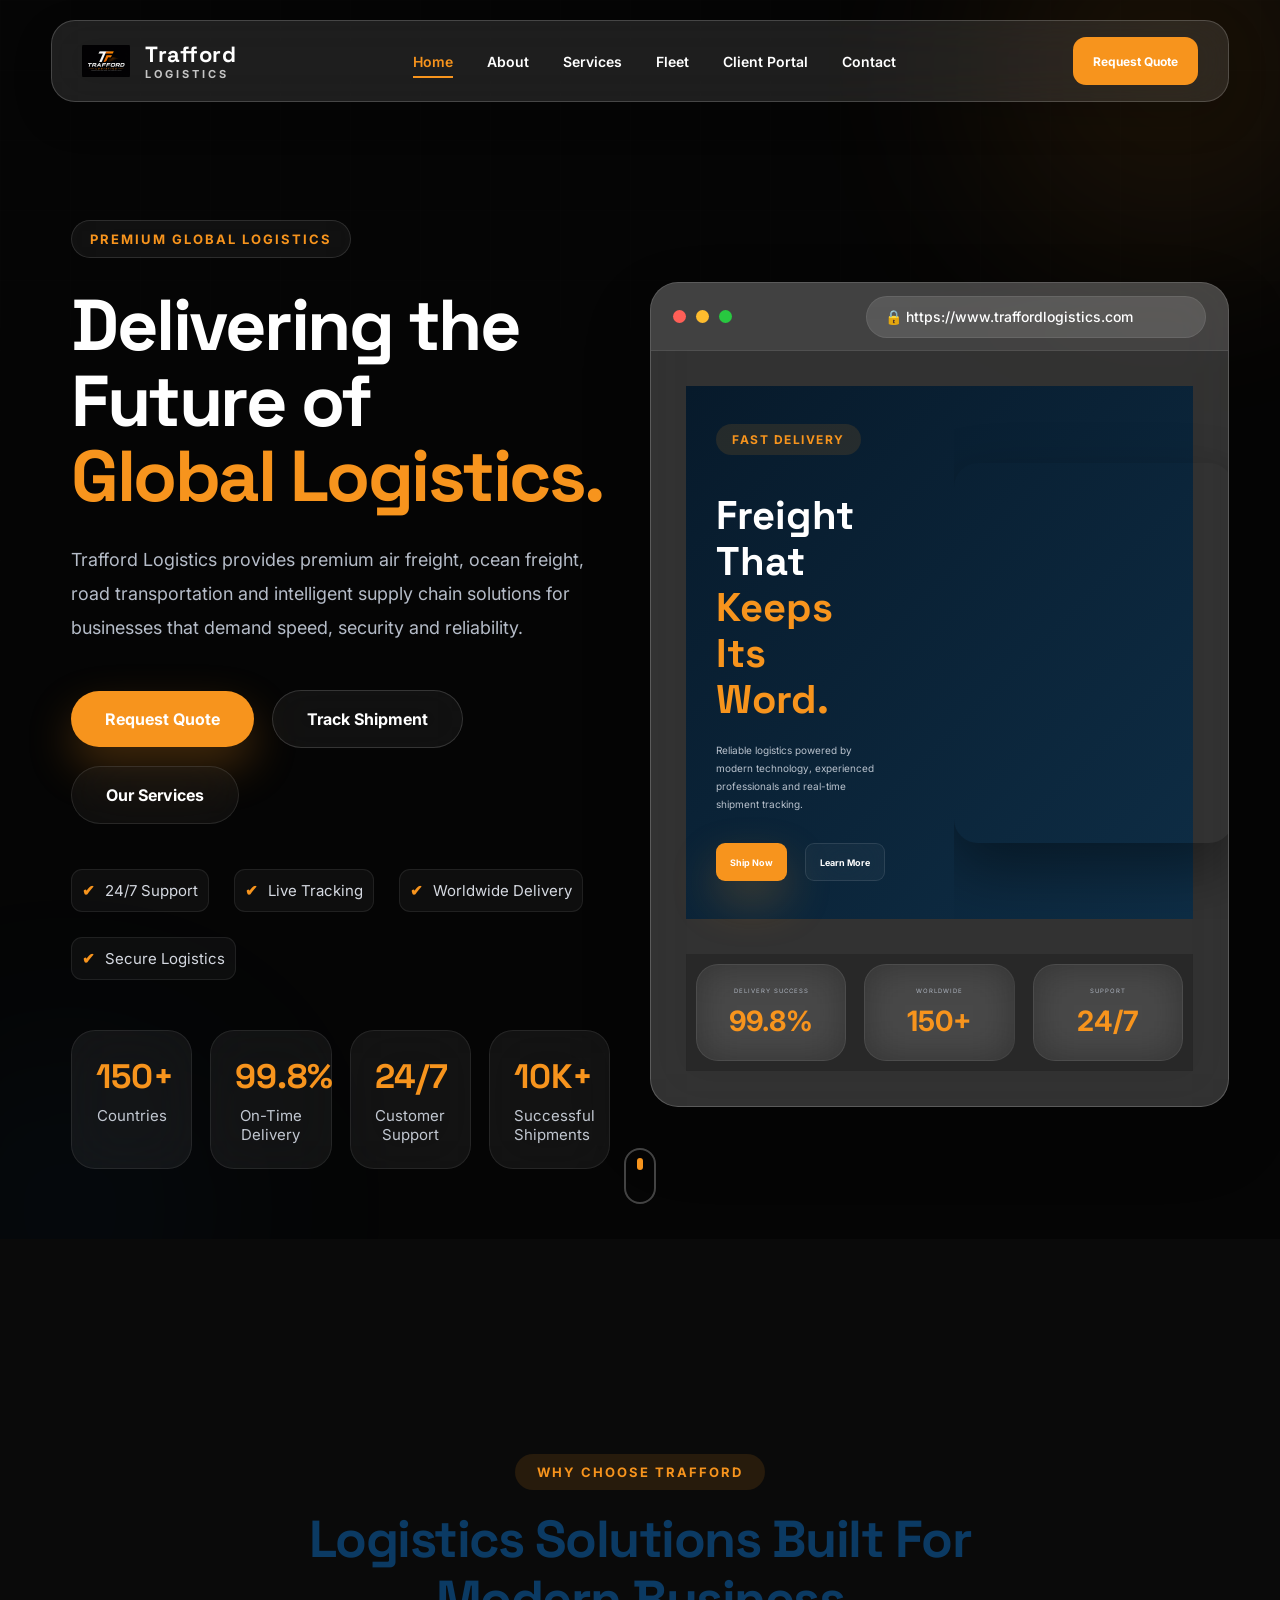
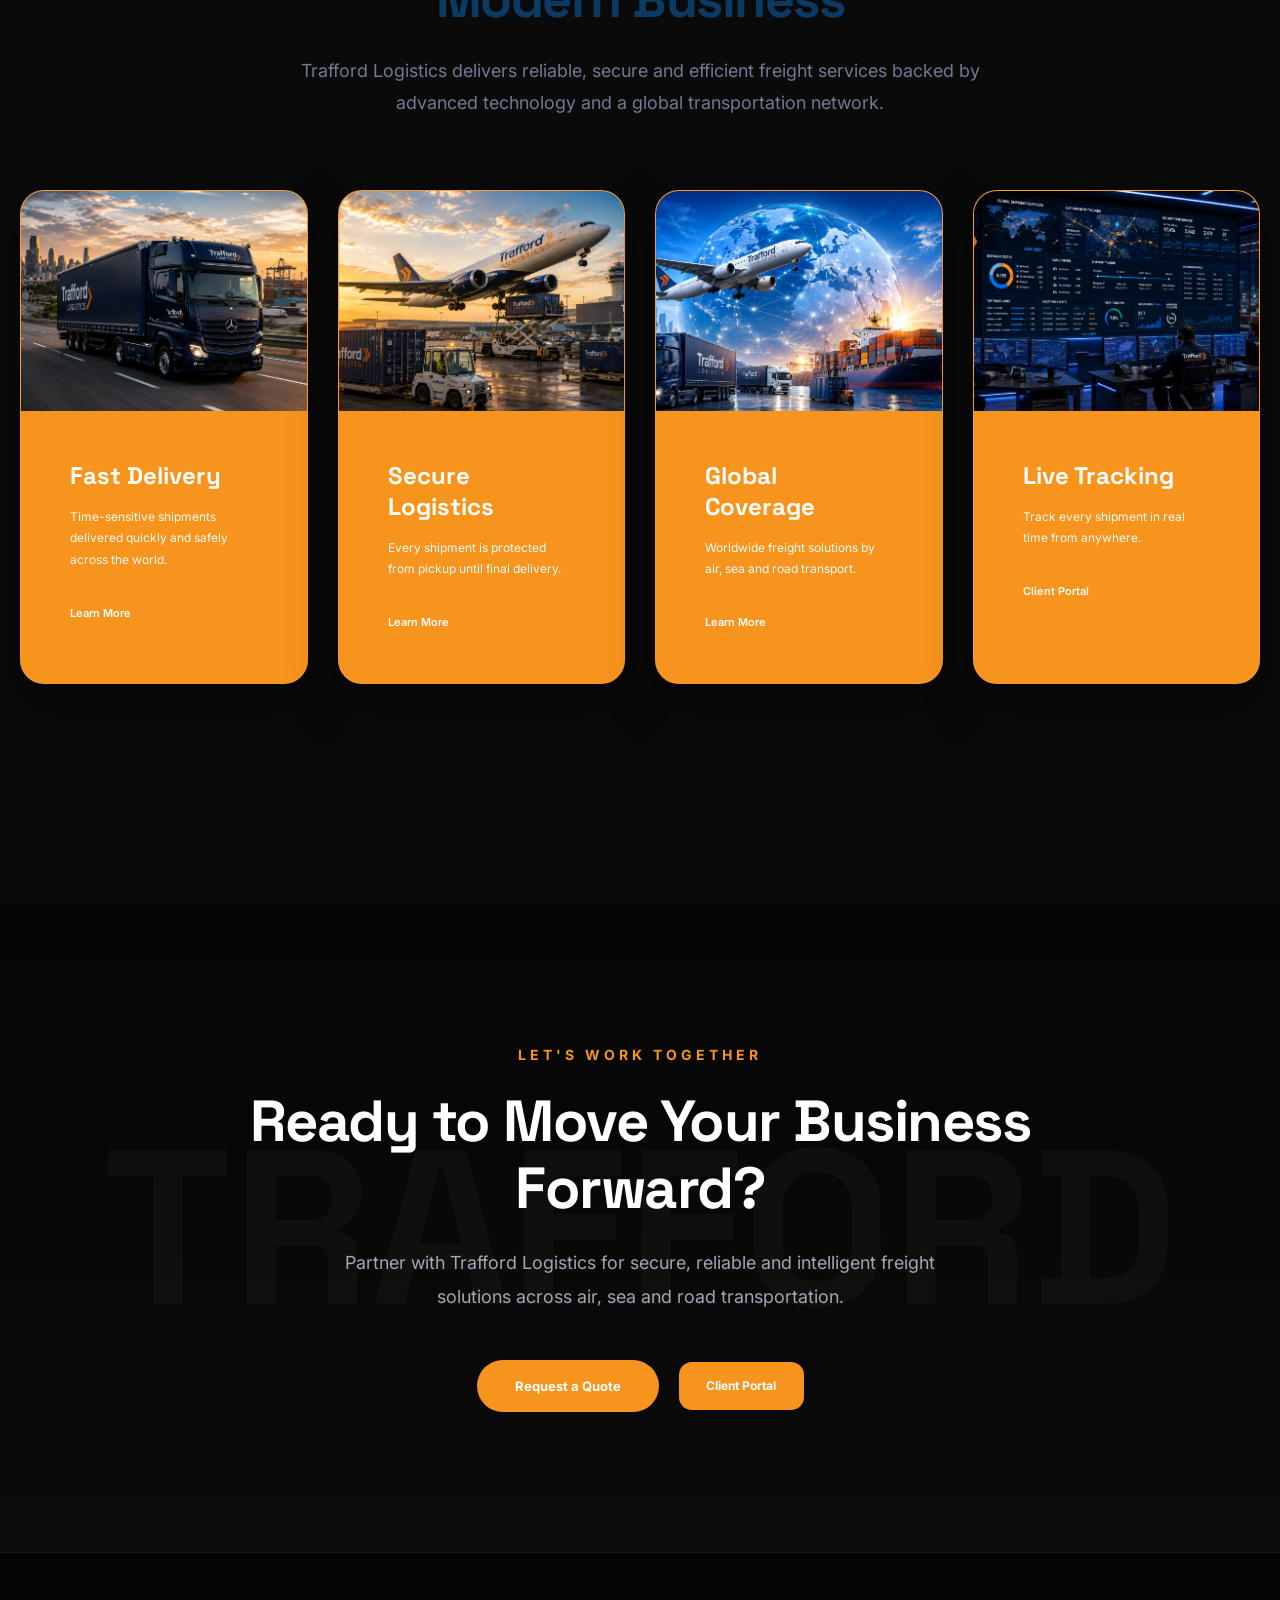
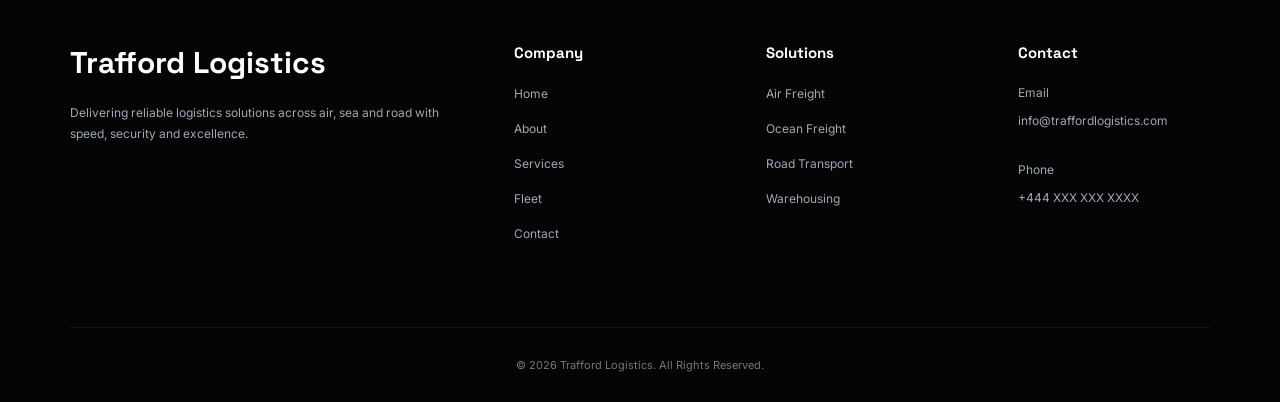
==== commit 1bfcbcd3: "Complete responsive frontend" ====
--- a/index.html
+++ b/index.html
@@ -3,748 +3,972 @@
 
 <head>
 
-    <!-- ========================================= -->
-    <!-- BASIC META -->
-    <!-- ========================================= -->
-
     <meta charset="UTF-8">
 
-    <meta name="viewport"
-          content="width=device-width, initial-scale=1.0">
-
-    <!-- ========================================= -->
-    <!-- SEO -->
-    <!-- ========================================= -->
-
-    <title>Trafford Logistics Limited | Delivering Excellence, Every Mile.</title>
-
-    <meta name="description"
-          content="Trafford Logistics Limited provides premium worldwide freight forwarding, cargo transportation, shipment tracking and supply chain solutions.">
-
-    <meta name="keywords"
-          content="Trafford Logistics, Freight, Cargo, Shipping, Logistics, Tracking">
-
-    <meta name="author"
-          content="Trafford Logistics Limited">
-
-    <!-- ========================================= -->
-    <!-- GOOGLE FONTS -->
-    <!-- ========================================= -->
-
-    <link rel="preconnect"
-          href="https://fonts.googleapis.com">
-
-    <link rel="preconnect"
-          href="https://fonts.gstatic.com"
-          crossorigin>
-
-    <link href="https://fonts.googleapis.com/css2?family=Space+Grotesk:wght@400;500;600;700&family=Inter:wght@400;500;600;700&display=swap"
-          rel="stylesheet">
-
-    <!-- ========================================= -->
-    <!-- CSS FILES -->
-    <!-- ========================================= -->
-<link rel="stylesheet" href="assets/css/variables.css">
-
-<link rel="stylesheet" href="assets/css/style.css">
-
-<link rel="stylesheet" href="assets/css/header.css">
-
-<link rel="stylesheet" href="assets/css/buttons.css">
-
-<link rel="stylesheet" href="assets/css/cards.css">
-
-<link rel="stylesheet" href="assets/css/hero.css">
-
-<link rel="stylesheet" href="assets/css/browser.css">
-
-<link rel="stylesheet" href="assets/css/sections.css">
-
-<link rel="stylesheet" href="assets/css/animations.css">
-
-<link rel="stylesheet" href="assets/css/responsive.css">
-
-<link rel="stylesheet" href="assets/css/footer.css">
-
-<link rel="stylesheet" href="assets/css/cta.css">
+    <meta
+        name="viewport"
+        content="width=device-width, initial-scale=1.0"
+    >
+
+    <title>
+        Trafford Logistics Limited | Delivering Excellence, Every Mile.
+    </title>
+
+    <meta
+        name="description"
+        content="Trafford Logistics Limited provides premium worldwide freight forwarding, cargo transportation, shipment tracking and supply chain solutions."
+    >
+
+    <meta
+        name="keywords"
+        content="Trafford Logistics, Freight, Cargo, Shipping, Logistics, Tracking"
+    >
+
+    <meta
+        name="author"
+        content="Trafford Logistics Limited"
+    >
+
+    <!-- Google Fonts -->
+
+    <link
+        rel="preconnect"
+        href="https://fonts.googleapis.com"
+    >
+
+    <link
+        rel="preconnect"
+        href="https://fonts.gstatic.com"
+        crossorigin
+    >
+
+    <link
+        href="https://fonts.googleapis.com/css2?family=Space+Grotesk:wght@400;500;600;700;800&family=Inter:wght@400;500;600;700&display=swap"
+        rel="stylesheet"
+    >
+
+    <!-- CSS -->
+
+    <link
+        rel="stylesheet"
+        href="assets/css/variables.css"
+    >
+
+    <link
+        rel="stylesheet"
+        href="assets/css/style.css"
+    >
+
+    <link
+        rel="stylesheet"
+        href="assets/css/header.css"
+    >
+
+    <link
+        rel="stylesheet"
+        href="assets/css/buttons.css"
+    >
+
+    <link
+        rel="stylesheet"
+        href="assets/css/cards.css"
+    >
+
+    <link
+        rel="stylesheet"
+        href="assets/css/hero.css"
+    >
+
+    <link
+        rel="stylesheet"
+        href="assets/css/browser.css"
+    >
+
+    <link
+        rel="stylesheet"
+        href="assets/css/sections.css"
+    >
+
+    <link
+        rel="stylesheet"
+        href="assets/css/animations.css"
+    >
+
+    <link
+        rel="stylesheet"
+        href="assets/css/responsive.css"
+    >
+
+    <link
+        rel="stylesheet"
+        href="assets/css/footer.css"
+    >
+
+    <link
+        rel="stylesheet"
+        href="assets/css/cta.css"
+    >
+
 </head>
 
+
 <body>
 
-    <!-- ========================================= -->
-    <!-- HEADER -->
-    <!-- ========================================= -->
-<header class="header">
-
-    <nav class="navbar">
-
-        <!-- Logo -->
-
-        <a href="#" class="logo">
-
-            <div class="logo-icon">
-<img src="assets/images/trafford-logo.png"
-     alt="Trafford Logistics">
-
-            </div>
-
-            <div class="logo-text">
-
-                <span>Trafford</span>
-
-                <small>LOGISTICS</small>
-
-            </div>
-
-        </a>
-
-        <!-- Navigation -->
-<ul class="nav-links">
-
-    <li>
-        <a href="index.html" class="active">
-            Home
-        </a>
-    </li>
-
-    <li>
-        <a href="about.html">
-            About
-        </a>
-    </li>
-
-    <li>
-       <a href="service.html">
-     Services
-</a>
-    </li>
-
-    <li>
-        <a href="fleet.html">
-            Fleet
-        </a>
-    </li>
-
-    <li>
-    <a href="client-portal.html">Client Portal</a>
-</li>
- <li>
-        <a href="contact.html">
-            Contact
-        </a>
-    </li>
-
-</ul>
-
-        <!-- Right Side -->
-
-        <div class="nav-actions">
-
-            <a href="#" class="quote-btn">
-
-                Request Quote
+    <!-- =====================================================
+         HEADER
+    ====================================================== -->
+
+    <header class="header">
+
+        <nav class="navbar">
+
+            <!-- Logo -->
+
+            <a
+                href="index.html"
+                class="logo"
+                aria-label="Trafford Logistics Home"
+            >
+
+                <div class="logo-icon">
+
+                    <img
+                        src="assets/images/trafford-logo.png"
+                        alt="Trafford Logistics"
+                    >
+
+                </div>
+
+                <div class="logo-text">
+
+                    <span>
+                        Trafford
+                    </span>
+
+                    <small>
+                        LOGISTICS
+                    </small>
+
+                </div>
 
             </a>
 
+
+            <!-- Navigation -->
+
+            <ul class="nav-links">
+
+                <li>
+                    <a
+                        href="index.html"
+                        class="active"
+                    >
+                        Home
+                    </a>
+                </li>
+
+                <li>
+                    <a href="about.html">
+                        About
+                    </a>
+                </li>
+
+                <li>
+                    <a href="service.html">
+                        Services
+                    </a>
+                </li>
+
+                <li>
+                    <a href="fleet.html">
+                        Fleet
+                    </a>
+                </li>
+
+                <li>
+                    <a href="client-portal.html">
+                        Client Portal
+                    </a>
+                </li>
+
+                <li>
+                    <a href="contact.html">
+                        Contact
+                    </a>
+                </li>
+
+            </ul>
+
+
+            <!-- Quote -->
+
+            <div class="nav-actions">
+
+                <a
+                    href="contact.html"
+                    class="quote-btn"
+                >
+                    Request Quote
+                </a>
+
+            </div>
+
+
+            <!-- Mobile Menu -->
+
+            <button
+                class="menu-toggle"
+                id="menuToggle"
+                type="button"
+                aria-label="Open navigation"
+                aria-expanded="false"
+            >
+
+                <span class="bar"></span>
+                <span class="bar"></span>
+                <span class="bar"></span>
+
+            </button>
+
+        </nav>
+
+    </header>
+
+
+    <!-- =====================================================
+         MAIN
+    ====================================================== -->
+
+    <main>
+
+
+        <!-- =================================================
+             HERO
+        ================================================== -->
+
+        <section class="hero">
+
+            <div class="hero-bg">
+
+                <div class="hero-circle hero-circle-1"></div>
+
+                <div class="hero-circle hero-circle-2"></div>
+
+                <div class="hero-grid"></div>
+
+            </div>
+
+
+            <div class="hero-container">
+
+
+                <!-- HERO CONTENT -->
+
+                <div class="hero-content">
+
+                    <span class="hero-tag">
+                        PREMIUM GLOBAL LOGISTICS
+                    </span>
+
+
+                    <h1 class="hero-title">
+
+                        Delivering the Future of
+
+                        <span>
+                            Global Logistics.
+                        </span>
+
+                    </h1>
+
+
+                    <p class="hero-description">
+
+                        Trafford Logistics provides premium air freight,
+                        ocean freight, road transportation and intelligent
+                        supply chain solutions for businesses that demand
+                        speed, security and reliability.
+
+                    </p>
+
+
+                    <!-- HERO BUTTONS -->
+
+                    <div class="hero-buttons">
+
+                        <a
+                            href="contact.html"
+                            class="btn-primary"
+                        >
+                            Request Quote
+                        </a>
+
+                        <a
+                            href="client-portal.html"
+                            class="btn-secondary"
+                        >
+                            Track Shipment
+                        </a>
+
+                        <a
+                            href="service.html"
+                            class="btn-glass"
+                        >
+                            Our Services
+                        </a>
+
+                    </div>
+
+
+                    <!-- TRUST -->
+
+                    <div class="hero-features">
+
+                        <div>
+                            <span>✔</span>
+                            24/7 Support
+                        </div>
+
+                        <div>
+                            <span>✔</span>
+                            Live Tracking
+                        </div>
+
+                        <div>
+                            <span>✔</span>
+                            Worldwide Delivery
+                        </div>
+
+                        <div>
+                            <span>✔</span>
+                            Secure Logistics
+                        </div>
+
+                    </div>
+
+
+                    <!-- STATISTICS -->
+
+                    <div class="hero-stats">
+
+                        <div class="stat-card">
+
+                            <h2>
+                                150+
+                            </h2>
+
+                            <p>
+                                Countries
+                            </p>
+
+                        </div>
+
+
+                        <div class="stat-card">
+
+                            <h2>
+                                99.8%
+                            </h2>
+
+                            <p>
+                                On-Time Delivery
+                            </p>
+
+                        </div>
+
+
+                        <div class="stat-card">
+
+                            <h2>
+                                24/7
+                            </h2>
+
+                            <p>
+                                Customer Support
+                            </p>
+
+                        </div>
+
+
+                        <div class="stat-card">
+
+                            <h2>
+                                10K+
+                            </h2>
+
+                            <p>
+                                Successful Shipments
+                            </p>
+
+                        </div>
+
+                    </div>
+
+                </div>
+
+
+                <!-- HERO BROWSER -->
+
+                <div class="hero-browser">
+
+                    <div class="browser-container">
+
+
+                        <!-- Browser Header -->
+
+                        <div class="browser-header">
+
+                            <div class="browser-controls">
+
+                                <span class="browser-dot red"></span>
+
+                                <span class="browser-dot yellow"></span>
+
+                                <span class="browser-dot green"></span>
+
+                            </div>
+
+
+                            <div class="browser-address">
+
+                                🔒
+                                https://www.traffordlogistics.com
+
+                            </div>
+
+                        </div>
+
+
+                        <!-- Browser Content -->
+
+                        <div class="browser-content">
+
+
+                            <div class="browser-slide active">
+
+
+                                <div class="slide-left">
+
+                                    <span class="slide-badge">
+                                        FAST DELIVERY
+                                    </span>
+
+
+                                    <h2>
+
+                                        Freight That
+
+                                        <span>
+                                            Keeps Its Word.
+                                        </span>
+
+                                    </h2>
+
+
+                                    <p>
+
+                                        Reliable logistics powered by
+                                        modern technology, experienced
+                                        professionals and real-time
+                                        shipment tracking.
+
+                                    </p>
+
+
+                                    <div class="slide-buttons">
+
+                                        <a
+                                            href="contact.html"
+                                            class="btn-primary"
+                                        >
+                                            Ship Now
+                                        </a>
+
+                                        <a
+                                            href="about.html"
+                                            class="btn-glass"
+                                        >
+                                            Learn More
+                                        </a>
+
+                                    </div>
+
+                                </div>
+
+
+                                <div class="slide-right">
+
+                                    <video
+                                        class="browser-video"
+                                        autoplay
+                                        muted
+                                        loop
+                                        playsinline
+                                    >
+
+                                        <source
+                                            src="assets/Video/1000106468.mp4"
+                                            type="video/mp4"
+                                        >
+
+                                    </video>
+
+                                </div>
+
+                            </div>
+
+
+                            <!-- Dashboard -->
+
+                            <div class="browser-dashboard">
+
+                                <div class="info-card">
+
+                                    <small>
+                                        DELIVERY SUCCESS
+                                    </small>
+
+                                    <h3>
+                                        99.8%
+                                    </h3>
+
+                                </div>
+
+
+                                <div class="info-card">
+
+                                    <small>
+                                        WORLDWIDE
+                                    </small>
+
+                                    <h3>
+                                        150+
+                                    </h3>
+
+                                </div>
+
+
+                                <div class="info-card">
+
+                                    <small>
+                                        SUPPORT
+                                    </small>
+
+                                    <h3>
+                                        24/7
+                                    </h3>
+
+                                </div>
+
+                            </div>
+
+                        </div>
+
+                    </div>
+
+                </div>
+
+            </div>
+
+
+            <div class="scroll-indicator">
+
+                <span></span>
+
+            </div>
+
+        </section>
+
+
+        <!-- =================================================
+             WHY TRAFFORD
+        ================================================== -->
+
+        <section class="why section">
+
+            <div class="section-container">
+
+                <div class="section-header">
+
+                    <span class="section-subtitle">
+                        WHY CHOOSE TRAFFORD
+                    </span>
+
+                    <h2 class="section-title">
+
+                        Logistics Solutions Built
+                        For Modern Business
+
+                    </h2>
+
+                    <p class="section-description">
+
+                        Trafford Logistics delivers reliable,
+                        secure and efficient freight services
+                        backed by advanced technology and a
+                        global transportation network.
+
+                    </p>
+
+                </div>
+
+
+                <div class="why-grid">
+
+
+                    <div class="why-card">
+
+                        <div class="why-image">
+
+                            <img
+                                src="assets/images/file_00000000c92081f4ad6d486a5deef979 (2).png"
+                                alt="Fast Delivery"
+                            >
+
+                        </div>
+
+                        <div class="why-content">
+
+                            <h3>
+                                Fast Delivery
+                            </h3>
+
+                            <p>
+
+                                Time-sensitive shipments delivered
+                                quickly and safely across the world.
+
+                            </p>
+
+                            <a
+                                href="about.html"
+                                class="learn-more"
+                            >
+                                Learn More
+                            </a>
+
+                        </div>
+
+                    </div>
+
+
+                    <div class="why-card">
+
+                        <div class="why-image">
+
+                            <img
+                                src="assets/images/file_000000003e948243befe4e9717faeb13 (2).png"
+                                alt="Secure Logistics"
+                            >
+
+                        </div>
+
+                        <div class="why-content">
+
+                            <h3>
+                                Secure Logistics
+                            </h3>
+
+                            <p>
+
+                                Every shipment is protected from
+                                pickup until final delivery.
+
+                            </p>
+
+                            <a
+                                href="about.html"
+                                class="learn-more"
+                            >
+                                Learn More
+                            </a>
+
+                        </div>
+
+                    </div>
+
+
+                    <div class="why-card">
+
+                        <div class="why-image">
+
+                            <img
+                                src="assets/images/file_00000000d70481f49f071eb2d3acb97b (2).png"
+                                alt="Global Coverage"
+                            >
+
+                        </div>
+
+                        <div class="why-content">
+
+                            <h3>
+                                Global Coverage
+                            </h3>
+
+                            <p>
+
+                                Worldwide freight solutions by
+                                air, sea and road transport.
+
+                            </p>
+
+                            <a
+                                href="about.html"
+                                class="learn-more"
+                            >
+                                Learn More
+                            </a>
+
+                        </div>
+
+                    </div>
+
+
+                    <div class="why-card">
+
+                        <div class="why-image">
+
+                            <img
+                                src="assets/images/file_0000000043488246ac73bd623eb0eabd.png"
+                                alt="Live Tracking"
+                            >
+
+                        </div>
+
+                        <div class="why-content">
+
+                            <h3>
+                                Live Tracking
+                            </h3>
+
+                            <p>
+
+                                Track every shipment in real
+                                time from anywhere.
+
+                            </p>
+
+                            <a
+                                href="client-portal.html"
+                                class="learn-more"
+                            >
+                                Client Portal
+                            </a>
+
+                        </div>
+
+                    </div>
+
+                </div>
+
+            </div>
+
+        </section>
+
+
+        <!-- =================================================
+             CTA
+        ================================================== -->
+
+        <section class="cta-section">
+
+            <div class="cta-bg-text">
+                TRAFFORD
+            </div>
+
+
+            <div class="cta-container">
+
+                <span class="cta-tag">
+                    LET'S WORK TOGETHER
+                </span>
+
+                <h2>
+                    Ready to Move Your
+                    Business Forward?
+                </h2>
+
+                <p>
+
+                    Partner with Trafford Logistics for secure,
+                    reliable and intelligent freight solutions
+                    across air, sea and road transportation.
+
+                </p>
+
+
+                <div class="cta-buttons">
+
+                    <a
+                        href="contact.html"
+                        class="cta-btn"
+                    >
+                        Request a Quote
+                    </a>
+
+                    <a
+                        href="client-portal.html"
+                        class="quote-btn"
+                    >
+                        Client Portal
+                    </a>
+
+                </div>
+
+            </div>
+
+        </section>
+
+
+    </main>
+
+
+    <!-- =====================================================
+         FOOTER
+    ====================================================== -->
+
+    <footer class="footer">
+
+        <div class="footer-container">
+
+
+            <div class="footer-column">
+
+                <h3>
+                    Trafford Logistics
+                </h3>
+
+                <p>
+
+                    Delivering reliable logistics solutions
+                    across air, sea and road with speed,
+                    security and excellence.
+
+                </p>
+
+            </div>
+
+
+            <div class="footer-column">
+
+                <h4>
+                    Company
+                </h4>
+
+                <ul>
+
+                    <li>
+                        <a href="index.html">
+                            Home
+                        </a>
+                    </li>
+
+                    <li>
+                        <a href="about.html">
+                            About
+                        </a>
+                    </li>
+
+                    <li>
+                        <a href="service.html">
+                            Services
+                        </a>
+                    </li>
+
+                    <li>
+                        <a href="fleet.html">
+                            Fleet
+                        </a>
+                    </li>
+
+                    <li>
+                        <a href="contact.html">
+                            Contact
+                        </a>
+                    </li>
+
+                </ul>
+
+            </div>
+
+
+            <div class="footer-column">
+
+                <h4>
+                    Solutions
+                </h4>
+
+                <ul>
+
+                    <li>
+                        <a href="service.html">
+                            Air Freight
+                        </a>
+                    </li>
+
+                    <li>
+                        <a href="service.html">
+                            Ocean Freight
+                        </a>
+                    </li>
+
+                    <li>
+                        <a href="service.html">
+                            Road Transport
+                        </a>
+                    </li>
+
+                    <li>
+                        <a href="service.html">
+                            Warehousing
+                        </a>
+                    </li>
+
+                </ul>
+
+            </div>
+
+
+            <div class="footer-column">
+
+                <h4>
+                    Contact
+                </h4>
+
+                <p>
+                    Email
+                </p>
+
+                <p>
+                    info@traffordlogistics.com
+                </p>
+
+                <br>
+
+                <p>
+                    Phone
+                </p>
+
+                <p>
+                    +444 XXX XXX XXXX
+                </p>
+
+            </div>
+
         </div>
-<button
-    class="menu-toggle"
-    id="menuToggle"
-    type="button"
-    aria-label="Open navigation"
-    aria-expanded="false">
-
-    <span class="bar"></span>
-    <span class="bar"></span>
-    <span class="bar"></span>
-
-</button>
-    </nav>
-
-</header>
-    <!-- ========================================= -->
-    <!-- MAIN -->
-    <!-- ========================================= -->
-
-   <main>
-
-<section class="hero">
-
-    <!-- Background Decoration -->
-
-    <div class="hero-bg">
-
-        <div class="hero-circle hero-circle-1"></div>
-        <div class="hero-circle hero-circle-2"></div>
-        <div class="hero-grid"></div>
-
-    </div>
-
-    <div class="hero-container">
-
-        <!-- LEFT CONTENT -->
-
-        <div class="hero-content">
-
-            <span class="hero-tag">
-
-                PREMIUM GLOBAL LOGISTICS
-
-            </span>
-
-            <h1 class="hero-title">
-
-                Delivering the Future of
-
-                <span>Global Logistics.</span>
-
-            </h1>
-
-            <p class="hero-description">
-
-                Trafford Logistics provides premium air freight,
-                ocean freight, road transportation and intelligent
-                supply chain solutions for businesses that demand
-                speed, security and reliability.
-
-            </p>
-
-            <!-- Buttons -->
-
-            <div class="hero-buttons">
-
-             <a href="contact.html" class="btn-primary">
-
-    Request Quote
-
-</a>
-
-<a href="client-portal.html" class="btn-secondary">
-
-    Track Shipment
-
-</a>
-<a href="service.html" class="btn-glass">
-    Our Services
-</a>
-
-            </div>
-
-            <!-- Trust Row -->
-
-            <div class="hero-features">
-
-                <div>
-
-                    <span>✔</span>
-
-                    24/7 Support
-
-                </div>
-
-                <div>
-
-                    <span>✔</span>
-
-                    Live Tracking
-
-                </div>
-
-                <div>
-
-                    <span>✔</span>
-
-                    Worldwide Delivery
-
-                </div>
-
-                <div>
-
-                    <span>✔</span>
-
-                    Secure Logistics
-
-                </div>
-
-            </div>
-
-            <!-- Statistics -->
-
-            <div class="hero-stats">
-
-                <div class="stat-card">
-
-                    <h2>150+</h2>
-
-                    <p>Countries</p>
-
-                </div>
-
-                <div class="stat-card">
-
-                    <h2>99.8%</h2>
-
-                    <p>On-Time Delivery</p>
-
-                </div>
-
-                <div class="stat-card">
-
-                    <h2>24/7</h2>
-
-                    <p>Customer Support</p>
-
-                </div>
-
-                <div class="stat-card">
-
-                    <h2>10K+</h2>
-
-                    <p>Successful Shipments</p>
-
-                </div>
-
-            </div>
+
+
+        <div class="footer-bottom">
+
+            © 2026 Trafford Logistics.
+            All Rights Reserved.
 
         </div>
 
-        <!-- RIGHT SIDE -->
-
-        <div class="hero-browser">
-
-            <div class="browser-container">
-
-                <div class="browser-header">
-
-                    <div class="browser-controls">
-
-                        <span class="browser-dot red"></span>
-
-                        <span class="browser-dot yellow"></span>
-
-                        <span class="browser-dot green"></span>
-
-                    </div>
-
-                    <div class="browser-address">
-
-                        🔒 https://www.traffordlogistics.com
-
-                    </div>
-
-                </div>
-
-                <div class="browser-content">
-
-                    <!-- Slide 1 -->
-
-                    <div class="browser-slide active">
-
-                        <div class="slide-left">
-
-                            <span class="slide-badge">
-
-                                FAST DELIVERY
-
-                            </span>
-
-                            <h2>
-
-                                Freight That
-
-                                <span>Keeps Its Word.</span>
-
-                            </h2>
-
-                            <p>
-
-                                Reliable logistics powered by
-                                modern technology, experienced
-                                professionals and real-time
-                                shipment tracking.
-
-                            </p>
-
-                            <div class="slide-buttons">
-
-                                <a href="contact.html" class="btn-primary">
-
-                                    Ship Now
-
-                                </a>
-
-                               <a href="about.html" class="btn-glass">
-    Learn More
-</a>
-
-                            </div>
-
-                        </div>
-
-                       
-                        <div class="slide-right">
-
-   <video class="browser-video" autoplay muted loop playsinline>
-
-    <source src="assets/Video/1000106468.mp4" type="video/mp4">
-
-</video>
-
-</div>
-
-                    </div>
-
-                    <!-- Dashboard Cards -->
-
-                    <div class="browser-dashboard">
-
-                        <div class="info-card">
-
-                            <small>DELIVERY SUCCESS</small>
-
-                            <h3>99.8%</h3>
-
-                        </div>
-
-                        <div class="info-card">
-
-                            <small>WORLDWIDE</small>
-
-                            <h3>150+</h3>
-
-                        </div>
-
-                        <div class="info-card">
-
-                            <small>SUPPORT</small>
-
-                            <h3>24/7</h3>
-
-                        </div>
-
-                    </div>
-
-                </div>
-
-            </div>
-
-        </div>
-
-    </div>
-
-    <div class="scroll-indicator">
-
-    <span></span>
-
-</div>
-</section>
-
-</main>
-<!--==================================
-WHY CHOOSE TRAFFORD
-===================================-->
-
-<section class="why section">
-
-    <div class="section-container">
-
-        <div class="section-header">
-
-            <span class="section-subtitle">
-
-                WHY CHOOSE TRAFFORD
-
-            </span>
-
-            <h2 class="section-title">
-
-                Logistics Solutions Built
-                For Modern Business
-
-            </h2>
-
-            <p class="section-description">
-
-                Trafford Logistics delivers reliable,
-                secure and efficient freight services
-                backed by advanced technology and a
-                global transportation network.
-
-            </p>
-
-        </div>
-<div class="why-grid">
-
-    <!-- Card 1 -->
-
-    <div class="why-card">
-
-        <div class="why-image">
-
-            <img src="assets/images/file_00000000c92081f4ad6d486a5deef979 (2).png"
-                 alt="Fast Delivery">
-
-        </div>
-
-        <div class="why-content">
-
-            <h3>Fast Delivery</h3>
-
-            <p>
-
-                Time-sensitive shipments delivered
-                quickly and safely across the world.
-
-            </p>
-<a href="about.html" class="learn-more">
-    Learn More
-</a>
-        </div>
-
-    </div>
-
-    <!-- Card 2 -->
-
-    <div class="why-card">
-
-        <div class="why-image">
-
-            <img src="assets/images/file_000000003e948243befe4e9717faeb13 (2).png"
-                 alt="Secure Logistics">
-
-        </div>
-
-        <div class="why-content">
-
-            <h3>Secure Logistics</h3>
-
-            <p>
-
-                Every shipment is protected from
-                pickup until final delivery.
-
-            </p>
-             <a href="about.html" class="learn-more">
-    Learn More
-</a>
-        </div>
-
-    </div>
-
-    <!-- Card 3 -->
-
-    <div class="why-card">
-
-        <div class="why-image">
-
-            <img src="assets/images/file_00000000d70481f49f071eb2d3acb97b (2).png"
-                 alt="Global Coverage">
-
-        </div>
-
-        <div class="why-content">
-
-            <h3>Global Coverage</h3>
-
-            <p>
-
-                Worldwide freight solutions by
-                air, sea and road transport.
-
-            </p>
-             <a href="about.html" class="learn-more">
-    Learn More
-</a>
-        </div>
-
-    </div>
-
-    <!-- Card 4 -->
-
-    <div class="why-card">
-
-        <div class="why-image">
-
-            <img src="assets/images/file_0000000043488246ac73bd623eb0eabd.png"
-                 alt="Live Tracking">
-
-        </div>
-
-        <div class="why-content">
-
-            <h3>Live Tracking</h3>
-
-            <p>
-
-                Track every shipment in real
-                time from anywhere.
-
-            </p>
-<a href="about.html" class="learn-more">
-    Learn More
-</a>
-        </div>
-
-    </div>
-
-</div>
-    </div>
-
-</section>
-
-    <!--==================================
-CTA SECTION
-===================================-->
-
-<section class="cta-section">
-
-    <div class="cta-bg-text">
-
-        TRAFFORD
-
-    </div>
-
-    <div class="cta-container">
-
-        <span class="cta-tag">
-
-            LET'S WORK TOGETHER
-
-        </span>
-
-        <h2>
-
-            Ready to Move Your
-            Business Forward?
-
-        </h2>
-
-        <p>
-
-            Partner with Trafford Logistics for secure,
-            reliable and intelligent freight solutions
-            across air, sea and road transportation.
-
-        </p>
-
-        <div class="cta-buttons">
-
-            <a href="#" class="cta-btn">
-
-                Request a Quote
-
-            </a>
-
-           <a
-    href="contact.html"
-    class="quote-btn">
-
-    Request Quote
-
-</a>
-
-        </div>
-
-    </div>
-
-</section>
-<!--==================================
-FOOTER
-===================================-->
-
-<footer class="footer">
-
-    <div class="footer-container">
-
-        <!-- Company -->
-
-        <div class="footer-column">
-
-            <h3>Trafford Logistics</h3>
-
-            <p>
-
-                Delivering reliable logistics solutions
-                across air, sea and road with speed,
-                security and excellence.
-
-            </p>
-
-        </div>
-
-        <!-- Company Links -->
-
-        <div class="footer-column">
-
-            <h4>Company</h4>
-
-            <ul>
-
-                <li><a href="#">Home</a></li>
-
-                <li><a href="#">About</a></li>
-
-                <li><a href="#">Services</a></li>
-
-                <li><a href="#">Tracking</a></li>
-
-                <li><a href="#">Contact</a></li>
-
-            </ul>
-
-        </div>
-
-        <!-- Services -->
-
-        <div class="footer-column">
-
-            <h4>Services</h4>
-
-            <ul>
-
-                <li><a href="#">Air Freight</a></li>
-
-                <li><a href="#">Ocean Freight</a></li>
-
-                <li><a href="#">Road Transport</a></li>
-
-                <li><a href="#">Warehousing</a></li>
-
-            </ul>
-
-        </div>
-
-        <!-- Contact -->
-
-        <div class="footer-column">
-
-            <h4>Contact</h4>
-
-            <p>Email</p>
-
-            <p>info@traffordlogistics.com</p>
-
-            <br>
-
-            <p>Phone</p>
-
-            <p>+444 XXX XXX XXXX</p>
-
-        </div>
-
-    </div>
-
-    <div class="footer-bottom">
-
-        © 2026 Trafford Logistics. All Rights Reserved.
-
-    </div>
-
-</footer>
-
-    <!-- ========================================= -->
-    <!-- JAVASCRIPT -->
-    <!-- ========================================= -->
+    </footer>
+
+
+    <!-- JavaScript -->
 
     <script src="assets/js/script.js"></script>
 
--- a/assets/css/style.css
+++ b/assets/css/style.css
@@ -1,952 +1,2072 @@
-/*==================================
-TRAFFORD DESIGN SYSTEM
-==================================*/
-
-:root{
---heading-font:"Space Grotesk",sans-serif;
-
---body-font:"Inter",sans-serif;
-font-family:var(--heading-font);
---radius-sm:12px;
-
---radius-md:18px;
-
---radius-lg:26px;
-
---radius-xl:36px;
-border-radius:var(--radius-md);
---shadow-sm:
-0 8px 20px rgba(0,0,0,.08);
-
---shadow-md:
-0 20px 45px rgba(0,0,0,.12);
-
---shadow-lg:
-0 35px 80px rgba(0,0,0,.18);
---shadow-sm:
-0 8px 20px rgba(0,0,0,.08);
-
---shadow-md:
-0 20px 45px rgba(0,0,0,.12);
-
---shadow-lg:
-0 35px 80px rgba(0,0,0,.18);
---glass-bg:rgba(255,255,255,.14);
-
---glass-border:rgba(255,255,255,.25);
-
---glass-blur:25px;
-    /* Primary */
-
-    --primary:#0B3A63;
-
-    --primary-light:#1D5D96;
-
-    --primary-dark:#072640;
-
-    /* Accent */
-
-    --accent:#F7941D;
-
-    --accent-hover:#FFAA3C;
-
-    /* Backgrounds */
-
-    --bg:#F3F8FC;
-
-    --bg-light:#FAFCFE;
-
-    --glass:rgba(255,255,255,.16);
-
-    /* Text */
-
-    --text:#14273D;
-
-    --text-light:#6B7C93;
-
-    --white:#FFFFFF;
-
-    /* Borders */
-
-    --border:rgba(255,255,255,.22);
-
-}
-/*==================================
-PRIMARY BUTTON
-==================================*/
-
-.btn-primary{
-
-    display:inline-flex;
-
-    justify-content:center;
-
-    align-items:center;
-
-    gap:10px;
-
-    height:56px;
-
-    padding:0 34px;
-
-    background:var(--accent);
-
-    color:var(--white);
-
-    border:none;
-
-    border-radius:var(--radius-md);
-
-    font-family:var(--body-font);
-
-    font-size:16px;
-
-    font-weight:700;
-
-    text-decoration:none;
-
-    cursor:pointer;
-
-    transition:all .35s ease;
-
-    box-shadow:var(--shadow-sm);
-
-}
-
-.btn-primary:hover{
-
-    background:var(--accent-hover);
-
-    transform:translateY(-4px);
-
-    box-shadow:var(--shadow-md);
-
-}
-/*==================================
-SECONDARY BUTTON
-==================================*/
-
-.btn-secondary{
-
-    display:inline-flex;
-
-    justify-content:center;
-
-    align-items:center;
-
-    gap:10px;
-
-    height:56px;
-
-    padding:0 34px;
-
-    background:rgba(255,255,255,.10);
-
-    color:var(--white);
-
-    border:1px solid rgba(255,255,255,.25);
-
-    border-radius:var(--radius-md);
-
-    backdrop-filter:blur(12px);
-
-    text-decoration:none;
-
-    font-weight:700;
-
-    transition:all .35s ease;
-
-}
-
-.btn-secondary:hover{
-
-    background:rgba(255,255,255,.20);
-
-    transform:translateY(-4px);
-
-}
-/*==================================
-GLASS CARD
-==================================*/
-
-.glass-card{
-
-    background:var(--glass-bg);
-
-    border:1px solid var(--glass-border);
-
-    backdrop-filter:blur(var(--glass-blur));
-
-    -webkit-backdrop-filter:blur(var(--glass-blur));
-
-    border-radius:var(--radius-lg);
-
-    box-shadow:var(--shadow-md);
-
-}
-/*==================================
-SECTION TITLE
-==================================*/
-
-.section-title{
-
-    font-family:var(--heading-font);
-
-    font-size:52px;
-
-    font-weight:800;
-
-    color:var(--primary);
-
-    line-height:1.1;
-
-    margin-bottom:20px;
-
-}
-
-.section-text{
-
-    font-size:18px;
-
-    color:var(--text-light);
-
-    line-height:1.8;
-
-    max-width:700px;
-
-}
-/*==================================
-HEADER
-==================================*/
-
-.header{
-
-    position:absolute;
-
-    top:24px;
-
-    left:0;
-
-    width:100%;
-
-    z-index:1000;
-
-}
-
-/*==================================
-NAVIGATION
-==================================*/
-
-.navbar{
-
-    width:min(92%,1300px);
-
-    margin:auto;
-
-    height:80px;
-
-    display:flex;
-
-    align-items:center;
-
-    justify-content:space-between;
-
-    padding:0 32px;
-
-    border-radius:22px;
-
-    background:rgba(255,255,255,.12);
-
-    backdrop-filter:blur(22px);
-
-    -webkit-backdrop-filter:blur(22px);
-
-    border:1px solid rgba(255,255,255,.25);
-box-shadow:
-0 25px 60px rgba(0,0,0,.18),
-0 50px 120px rgba(0,0,0,.12);
-
-.logo{
-
-    text-decoration:none;
-
-    font-size:1.4rem;
-
-    font-weight:700;
-
-    color:#ffffff;
-
-    letter-spacing:.5px;
-
-}
-
-.nav-links{
-
-    display:flex;
-
-    gap:36px;
-
-    list-style:none;
-
-}
-
-.nav-links a{
-
-    color:#ffffff;
-
-    text-decoration:none;
-
-    font-weight:600;
-
-    transition:.3s;
-
-}
-
-.nav-links a:hover{
-
-    color:#ff9d1e;
-
-}
-
-.quote-btn{
-
-    text-decoration:none;
-
-    color:#ffffff;
-
-    background:#ff9d1e;
-
-    padding:14px 28px;
-
-    border-radius:14px;
-
-    font-weight:700;
-
-    transition:.3s;
-
-}
-
-.quote-btn:hover{
-
-    transform:translateY(-3px);
-
-    box-shadow:0 10px 25px rgba(255,157,30,.35);
-
-}
-/*==================================
-HERO SECTION
-==================================*/
-
-.hero{
+/* =========================================================
+   TRAFFORD LOGISTICS
+   GLOBAL / HOME FOUNDATION
+========================================================= */
+
+:root {
+    --heading-font: "Space Grotesk", sans-serif;
+    --body-font: "Inter", sans-serif;
+
+    --primary: #0B3A63;
+    --primary-light: #1D5D96;
+    --primary-dark: #072640;
+
+    --accent: #F7941D;
+    --accent-hover: #FFAA3C;
+
+    --bg: #F3F8FC;
+    --bg-light: #FAFCFE;
+
+    --text: #14273D;
+    --text-light: #6B7C93;
+
+    --white: #FFFFFF;
+
+    --glass-bg: rgba(255,255,255,.14);
+    --glass-border: rgba(255,255,255,.25);
+    --glass-blur: 25px;
+
+    --radius-sm: 12px;
+    --radius-md: 18px;
+    --radius-lg: 26px;
+    --radius-xl: 36px;
+
+    --shadow-sm:
+        0 8px 20px rgba(0,0,0,.08);
+
+    --shadow-md:
+        0 20px 45px rgba(0,0,0,.12);
+
+    --shadow-lg:
+        0 35px 80px rgba(0,0,0,.18);
+}
+
+
+/* =========================================================
+   RESET
+========================================================= */
+
+* {
+    box-sizing: border-box;
+}
+
+html {
+    width: 100%;
+    min-width: 0;
+
+    scroll-behavior: smooth;
+}
+
+body {
+    width: 100%;
+    min-width: 0;
+
+    margin: 0;
+    padding: 0;
+
+    overflow-x: hidden;
+
+    font-family: var(--body-font);
+
+    background: #050505;
+
+    color: var(--text);
+
+    -webkit-font-smoothing: antialiased;
+    text-rendering: optimizeLegibility;
+}
+
+img,
+video {
+    max-width: 100%;
+}
+
+img {
+    display: block;
+}
+
+button,
+input,
+textarea,
+select {
+    font: inherit;
+}
+
+a {
+    color: inherit;
+}
+
+
+/* =========================================================
+   HEADER
+========================================================= */
+
+.header {
+    position: absolute;
+
+    top: 24px;
+    left: 0;
+
+    width: 100%;
+
+    z-index: 1000;
+}
+
+.navbar {
+    width: min(92%, 1300px);
+
+    min-height: 80px;
+
+    margin: 0 auto;
+
+    padding: 0 24px;
+
+    display: flex;
+
+    align-items: center;
+
+    justify-content: space-between;
+
+    gap: 22px;
+
+    border-radius: 22px;
+
+    background:
+        rgba(255,255,255,.12);
+
+    border:
+        1px solid rgba(255,255,255,.25);
+
+    backdrop-filter:
+        blur(22px);
+
+    -webkit-backdrop-filter:
+        blur(22px);
+
+    box-shadow:
+        0 25px 60px rgba(0,0,0,.18),
+        0 50px 120px rgba(0,0,0,.12);
+}
+
+
+/* =========================================================
+   LOGO
+========================================================= */
+
+.logo {
+    display: flex;
+
+    align-items: center;
+
+    gap: 10px;
+
+    flex-shrink: 0;
+
+    color: #FFFFFF;
+
+    text-decoration: none;
+}
+
+.logo-icon {
+    width: 48px;
+    height: 48px;
+
+    flex: 0 0 48px;
+
+    display: flex;
+
+    align-items: center;
+    justify-content: center;
+
+    overflow: hidden;
+
+    border-radius: 10px;
+}
+
+.logo-icon img {
+    width: 100%;
+    height: 100%;
+
+    max-width: 100%;
+
+    object-fit: contain;
+}
+
+.logo-text {
+    display: flex;
+
+    flex-direction: column;
+
+    justify-content: center;
+
+    line-height: 1;
+}
+
+.logo-text span {
+    color: #FFFFFF;
+
+    font-family: var(--heading-font);
+
+    font-size: 18px;
+
+    font-weight: 700;
+
+    letter-spacing: .5px;
+}
+
+.logo-text small {
+    margin-top: 5px;
+
+    color: var(--accent);
+
+    font-size: 7px;
+
+    font-weight: 700;
+
+    letter-spacing: 2.5px;
+}
+
+
+/* =========================================================
+   NAVIGATION
+========================================================= */
+
+.nav-links {
+    display: flex;
+
+    align-items: center;
+    justify-content: center;
+
+    gap: 28px;
+
+    flex: 1;
+
+    min-width: 0;
+
+    margin: 0;
+    padding: 0;
+
+    list-style: none;
+}
+
+.nav-links li {
+    flex-shrink: 0;
+}
+
+.nav-links a {
     position: relative;
+
+    display: inline-block;
+
+    color: #FFFFFF;
+
+    text-decoration: none;
+
+    font-size: 14px;
+
+    font-weight: 600;
+
+    white-space: nowrap;
+
+    transition:
+        color .3s ease;
+}
+
+.nav-links a:hover,
+.nav-links a.active {
+    color: var(--accent);
+}
+
+.nav-links a::after {
+    content: "";
+
+    position: absolute;
+
+    left: 0;
+    bottom: -8px;
+
+    width: 0;
+    height: 2px;
+
+    background: var(--accent);
+
+    transition:
+        width .3s ease;
+}
+
+.nav-links a:hover::after,
+.nav-links a.active::after {
+    width: 100%;
+}
+
+
+/* =========================================================
+   NAV ACTION
+========================================================= */
+
+.nav-actions {
+    display: flex;
+
+    align-items: center;
+
+    flex-shrink: 0;
+}
+
+.quote-btn {
+    display: inline-flex;
+
+    align-items: center;
+    justify-content: center;
+
+    min-width: 125px;
+    height: 48px;
+
+    padding: 0 20px;
+
+    border-radius: 13px;
+
+    background: var(--accent);
+
+    color: #FFFFFF;
+
+    text-decoration: none;
+
+    font-size: 12px;
+
+    font-weight: 700;
+
+    white-space: nowrap;
+
+    transition:
+        transform .3s ease,
+        background .3s ease,
+        box-shadow .3s ease;
+}
+
+.quote-btn:hover {
+    background: var(--accent-hover);
+
+    transform: translateY(-2px);
+
+    box-shadow:
+        0 10px 25px rgba(247,148,29,.3);
+}
+
+
+/* =========================================================
+   MOBILE MENU BUTTON
+========================================================= */
+
+.menu-toggle {
+    display: none;
+
+    width: 42px;
+    height: 42px;
+
+    padding: 9px;
+
+    flex: 0 0 42px;
+
+    align-items: center;
+    justify-content: center;
+
+    flex-direction: column;
+
+    gap: 5px;
+
+    border:
+        1px solid rgba(255,255,255,.15);
+
+    border-radius: 10px;
+
+    background:
+        rgba(255,255,255,.06);
+
+    cursor: pointer;
+}
+
+.menu-toggle .bar {
+    width: 20px;
+    height: 2px;
+
+    border-radius: 5px;
+
+    background: #FFFFFF;
+
+    transition:
+        transform .3s ease,
+        opacity .3s ease;
+}
+
+.menu-toggle.active .bar:nth-child(1) {
+    transform:
+        translateY(7px)
+        rotate(45deg);
+}
+
+.menu-toggle.active .bar:nth-child(2) {
+    opacity: 0;
+}
+
+.menu-toggle.active .bar:nth-child(3) {
+    transform:
+        translateY(-7px)
+        rotate(-45deg);
+}
+
+
+/* =========================================================
+   HERO
+========================================================= */
+
+.hero {
+    position: relative;
+
     width: 100%;
     min-height: 100vh;
+
     overflow: hidden;
-}
-
-/*==================================
-VIDEO BACKGROUND
-==================================*/
-
-.hero-background{
+
+    background:
+        linear-gradient(
+            135deg,
+            #06111D 0%,
+            #0B2034 50%,
+            #07111D 100%
+        );
+}
+
+.hero-bg {
     position: absolute;
+
     inset: 0;
+
     overflow: hidden;
-    z-index: 1;
-}
-
-.hero-video{
+
+    pointer-events: none;
+}
+
+.hero-circle {
     position: absolute;
+
+    border-radius: 50%;
+
+    filter: blur(2px);
+
+    opacity: .5;
+}
+
+.hero-circle-1 {
+    width: 500px;
+    height: 500px;
+
+    top: -200px;
+    right: -100px;
+
+    background:
+        radial-gradient(
+            circle,
+            rgba(247,148,29,.16),
+            transparent 70%
+        );
+}
+
+.hero-circle-2 {
+    width: 600px;
+    height: 600px;
+
+    bottom: -300px;
+    left: -250px;
+
+    background:
+        radial-gradient(
+            circle,
+            rgba(29,93,150,.25),
+            transparent 70%
+        );
+}
+
+.hero-grid {
+    position: absolute;
+
     inset: 0;
 
+    opacity: .08;
+
+    background-image:
+        linear-gradient(
+            rgba(255,255,255,.18) 1px,
+            transparent 1px
+        ),
+        linear-gradient(
+            90deg,
+            rgba(255,255,255,.18) 1px,
+            transparent 1px
+        );
+
+    background-size: 50px 50px;
+
+    mask-image:
+        linear-gradient(
+            to bottom,
+            black,
+            transparent 85%
+        );
+}
+
+
+/* =========================================================
+   HERO CONTAINER
+========================================================= */
+
+.hero-container {
+    position: relative;
+
+    z-index: 2;
+
+    width: min(1300px, 92%);
+
+    min-height: 100vh;
+
+    margin: 0 auto;
+
+    padding:
+        145px 0
+        80px;
+
+    display: grid;
+
+    grid-template-columns:
+        minmax(0, 1.05fr)
+        minmax(0, .95fr);
+
+    align-items: center;
+
+    gap: 65px;
+}
+
+
+/* =========================================================
+   HERO CONTENT
+========================================================= */
+
+.hero-content {
+    width: 100%;
+
+    min-width: 0;
+}
+
+.hero-tag {
+    display: inline-flex;
+
+    align-items: center;
+
+    padding: 10px 18px;
+
+    margin-bottom: 24px;
+
+    border:
+        1px solid rgba(255,255,255,.16);
+
+    border-radius: 30px;
+
+    background:
+        rgba(255,255,255,.08);
+
+    color: #FFFFFF;
+
+    font-size: 11px;
+
+    font-weight: 700;
+
+    letter-spacing: 2px;
+
+    backdrop-filter: blur(15px);
+}
+
+.hero-title {
+    width: 100%;
+    max-width: 700px;
+
+    margin: 0 0 25px;
+
+    color: #FFFFFF;
+
+    font-family: var(--heading-font);
+
+    font-size:
+        clamp(48px, 5.2vw, 72px);
+
+    font-weight: 800;
+
+    line-height: 1.02;
+
+    letter-spacing: -2.5px;
+}
+
+.hero-title span {
+    display: block;
+
+    color: var(--accent);
+}
+
+.hero-description {
+    width: 100%;
+    max-width: 650px;
+
+    margin: 0 0 30px;
+
+    color:
+        rgba(255,255,255,.82);
+
+    font-size: 16px;
+
+    line-height: 1.8;
+}
+
+
+/* =========================================================
+   HERO BUTTONS
+========================================================= */
+
+.hero-buttons {
+    display: flex;
+
+    align-items: center;
+
+    flex-wrap: wrap;
+
+    gap: 12px;
+
+    margin-bottom: 30px;
+}
+
+.btn-primary,
+.btn-secondary,
+.btn-glass {
+    display: inline-flex;
+
+    align-items: center;
+    justify-content: center;
+
+    min-height: 52px;
+
+    padding: 0 25px;
+
+    border-radius: 13px;
+
+    text-decoration: none;
+
+    font-weight: 700;
+
+    transition:
+        transform .3s ease,
+        background .3s ease,
+        box-shadow .3s ease;
+}
+
+.btn-primary {
+    background: var(--accent);
+
+    color: #FFFFFF;
+
+    box-shadow:
+        0 10px 25px rgba(247,148,29,.18);
+}
+
+.btn-primary:hover {
+    background: var(--accent-hover);
+
+    transform: translateY(-2px);
+}
+
+.btn-secondary {
+    color: #FFFFFF;
+
+    background:
+        rgba(255,255,255,.08);
+
+    border:
+        1px solid rgba(255,255,255,.2);
+}
+
+.btn-secondary:hover,
+.btn-glass:hover {
+    background:
+        rgba(255,255,255,.14);
+
+    transform: translateY(-2px);
+}
+
+.btn-glass {
+    color: #FFFFFF;
+
+    background:
+        rgba(255,255,255,.05);
+
+    border:
+        1px solid rgba(255,255,255,.14);
+
+    backdrop-filter: blur(12px);
+}
+
+
+/* =========================================================
+   HERO FEATURES
+========================================================= */
+
+.hero-features {
+    display: grid;
+
+    grid-template-columns:
+        repeat(4, minmax(0, 1fr));
+
+    gap: 8px;
+
+    margin-bottom: 20px;
+}
+
+.hero-features > div {
+    min-width: 0;
+
+    padding: 10px;
+
+    border:
+        1px solid rgba(255,255,255,.08);
+
+    border-radius: 11px;
+
+    background:
+        rgba(255,255,255,.04);
+
+    color:
+        rgba(255,255,255,.72);
+
+    font-size: 9px;
+
+    line-height: 1.4;
+
+    text-align: center;
+}
+
+.hero-features span {
+    color: var(--accent);
+}
+
+
+/* =========================================================
+   HERO STATS
+========================================================= */
+
+.hero-stats {
+    display: grid;
+
+    grid-template-columns:
+        repeat(4, minmax(0, 1fr));
+
+    gap: 8px;
+}
+
+.stat-card {
+    min-width: 0;
+
+    padding: 13px 8px;
+
+    text-align: center;
+
+    border:
+        1px solid rgba(255,255,255,.08);
+
+    border-radius: 12px;
+
+    background:
+        rgba(255,255,255,.04);
+
+    backdrop-filter: blur(10px);
+}
+
+.stat-card h2 {
+    margin: 0 0 4px;
+
+    color: #FFFFFF;
+
+    font-family: var(--heading-font);
+
+    font-size: 22px;
+}
+
+.stat-card p {
+    margin: 0;
+
+    color:
+        rgba(255,255,255,.55);
+
+    font-size: 8px;
+}
+
+
+/* =========================================================
+   HERO BROWSER
+========================================================= */
+
+.hero-browser {
+    width: 100%;
+
+    min-width: 0;
+
+    display: flex;
+
+    justify-content: center;
+}
+
+.browser-container {
+    width: 100%;
+    max-width: 560px;
+
+    min-width: 0;
+
+    overflow: hidden;
+
+    border:
+        1px solid rgba(255,255,255,.2);
+
+    border-radius: 26px;
+
+    background:
+        rgba(255,255,255,.12);
+
+    backdrop-filter: blur(25px);
+
+    -webkit-backdrop-filter: blur(25px);
+
+    box-shadow:
+        0 35px 90px rgba(0,0,0,.3);
+
+    animation:
+        floatBrowser 6s ease-in-out infinite;
+}
+
+@keyframes floatBrowser {
+
+    0% {
+        transform: translateY(0);
+    }
+
+    50% {
+        transform: translateY(-10px);
+    }
+
+    100% {
+        transform: translateY(0);
+    }
+
+}
+
+
+/* =========================================================
+   BROWSER HEADER
+========================================================= */
+
+.browser-header {
+    width: 100%;
+    height: 58px;
+
+    padding: 0 16px;
+
+    display: flex;
+
+    align-items: center;
+
+    gap: 15px;
+
+    background:
+        rgba(255,255,255,.07);
+}
+
+.browser-controls {
+    display: flex;
+
+    align-items: center;
+
+    gap: 7px;
+
+    flex-shrink: 0;
+}
+
+.browser-dot {
+    width: 10px;
+    height: 10px;
+
+    border-radius: 50%;
+}
+
+.browser-dot.red {
+    background: #FF5F57;
+}
+
+.browser-dot.yellow {
+    background: #FEBC2E;
+}
+
+.browser-dot.green {
+    background: #28C840;
+}
+
+.browser-address {
+    width: 100%;
+    min-width: 0;
+
+    height: 34px;
+
+    display: flex;
+
+    align-items: center;
+
+    padding: 0 12px;
+
+    overflow: hidden;
+
+    border-radius: 30px;
+
+    background:
+        rgba(255,255,255,.08);
+
+    color:
+        rgba(255,255,255,.72);
+
+    font-size: 10px;
+
+    white-space: nowrap;
+
+    text-overflow: ellipsis;
+}
+
+
+/* =========================================================
+   BROWSER CONTENT
+========================================================= */
+
+.browser-content {
+    width: 100%;
+
+    min-width: 0;
+
+    overflow: hidden;
+}
+
+.browser-slide {
+    width: 100%;
+
+    min-width: 0;
+
+    display: grid;
+
+    grid-template-columns:
+        minmax(0, .9fr)
+        minmax(0, 1.1fr);
+
+    background:
+        linear-gradient(
+            135deg,
+            #071A2B,
+            #0E2D45
+        );
+}
+
+.slide-left {
+    min-width: 0;
+
+    padding: 38px 30px;
+}
+
+.slide-badge {
+    display: inline-block;
+
+    padding: 7px 12px;
+
+    border-radius: 20px;
+
+    background:
+        rgba(247,148,29,.12);
+
+    color: var(--accent);
+
+    font-size: 8px;
+
+    font-weight: 700;
+
+    letter-spacing: 1.5px;
+}
+
+.slide-left h2 {
+    margin: 18px 0 13px;
+
+    color: #FFFFFF;
+
+    font-family: var(--heading-font);
+
+    font-size: 34px;
+
+    line-height: 1.05;
+}
+
+.slide-left h2 span {
+    display: block;
+
+    color: var(--accent);
+}
+
+.slide-left p {
+    margin: 0 0 20px;
+
+    color:
+        rgba(255,255,255,.65);
+
+    font-size: 10px;
+
+    line-height: 1.7;
+}
+
+.slide-buttons {
+    display: flex;
+
+    flex-wrap: wrap;
+
+    gap: 8px;
+}
+
+.slide-buttons a {
+    min-height: 38px;
+
+    padding: 0 14px;
+
+    font-size: 9px;
+
+    border-radius: 9px;
+}
+
+.slide-right {
+    min-width: 0;
+
+    min-height: 300px;
+
+    overflow: hidden;
+}
+
+.browser-video {
     width: 100%;
     height: 100%;
 
+    display: block;
+
     object-fit: cover;
-
-    object-position: center center;
-
-    animation: heroZoom 20s ease-in-out infinite alternate;
-}
-
-.hero-overlay{
-    position:absolute;
-    inset:0;
+}
+
+
+/* =========================================================
+   BROWSER DASHBOARD
+========================================================= */
+
+.browser-dashboard {
+    display: grid;
+
+    grid-template-columns:
+        repeat(3, minmax(0, 1fr));
+
+    gap: 8px;
+
+    padding: 10px;
+
+    background:
+        rgba(0,0,0,.2);
+}
+
+.info-card {
+    min-width: 0;
+
+    padding: 12px 8px;
+
+    text-align: center;
+
+    border:
+        1px solid rgba(255,255,255,.08);
+
+    border-radius: 10px;
+
+    background:
+        rgba(255,255,255,.05);
+}
+
+.info-card small {
+    display: block;
+
+    margin-bottom: 4px;
+
+    color:
+        rgba(255,255,255,.45);
+
+    font-size: 6px;
+
+    letter-spacing: 1px;
+}
+
+.info-card h3 {
+    margin: 0;
+
+    color: #FFFFFF;
+
+    font-size: 18px;
+}
+
+
+/* =========================================================
+   WHY SECTION
+========================================================= */
+
+.why {
+    background:
+        #050505;
+}
+
+.section {
+    width: 100%;
+}
+
+.section-container {
+    width: min(1400px, 92%);
+
+    margin: 0 auto;
+
+    padding:
+        95px 0
+        100px;
+}
+
+.section-header {
+    width: min(850px, 100%);
+
+    margin: 0 auto 50px;
+
+    text-align: center;
+}
+
+.section-subtitle {
+    display: inline-block;
+
+    margin-bottom: 16px;
+
+    color: var(--accent);
+
+    font-size: 11px;
+
+    font-weight: 700;
+
+    letter-spacing: 2px;
+}
+
+.section-title {
+    margin: 0 0 18px;
+
+    color: #FFFFFF;
+
+    font-family: var(--heading-font);
+
+    font-size:
+        clamp(38px, 4vw, 54px);
+
+    line-height: 1.05;
+
+    letter-spacing: -1.5px;
+}
+
+.section-description {
+    margin: 0;
+
+    color:
+        rgba(255,255,255,.62);
+
+    font-size: 14px;
+
+    line-height: 1.8;
+}
+
+
+/* =========================================================
+   WHY GRID
+========================================================= */
+
+.why-grid {
+    display: grid;
+
+    grid-template-columns:
+        repeat(4, minmax(0, 1fr));
+
+    gap: 18px;
+}
+
+.why-card {
+    min-width: 0;
+
+    overflow: hidden;
+
+    border:
+        1px solid rgba(255,255,255,.08);
+
+    border-radius: 22px;
+
+    background:
+        rgba(255,255,255,.045);
+
+    transition:
+        transform .35s ease,
+        border-color .35s ease,
+        box-shadow .35s ease;
+}
+
+.why-card:hover {
+    transform: translateY(-6px);
+
+    border-color:
+        rgba(247,148,29,.25);
+
+    box-shadow:
+        0 25px 60px rgba(0,0,0,.2);
+}
+
+.why-image {
+    width: 100%;
+    height: 220px;
+
+    overflow: hidden;
+}
+
+.why-image img {
+    width: 100%;
+    height: 100%;
+
+    object-fit: cover;
+
+    transition:
+        transform .5s ease;
+}
+
+.why-card:hover .why-image img {
+    transform: scale(1.05);
+}
+
+.why-content {
+    padding: 24px;
+}
+
+.why-content h3 {
+    margin: 0 0 10px;
+
+    color: #FFFFFF;
+
+    font-family: var(--heading-font);
+
+    font-size: 21px;
+}
+
+.why-content p {
+    margin: 0 0 18px;
+
+    color:
+        rgba(255,255,255,.6);
+
+    font-size: 12px;
+
+    line-height: 1.7;
+}
+
+.learn-more {
+    color: var(--accent);
+
+    text-decoration: none;
+
+    font-size: 11px;
+
+    font-weight: 700;
+}
+
+
+/* =========================================================
+   CTA
+========================================================= */
+
+.cta-section {
+    position: relative;
+
+    width: 100%;
+
+    overflow: hidden;
+
+    padding:
+        100px 20px;
 
     background:
         linear-gradient(
-            90deg,
-            rgba(8,25,45,.42) 0%,
-            rgba(8,25,45,.18) 45%,
-            rgba(8,25,45,.08) 100%
+            135deg,
+            #071725,
+            #0B2B43
         );
 }
-/*==================================
-VIDEO ANIMATION
-==================================*/
-
-@keyframes heroZoom{
-
-    from{
-        transform: scale(1);
-    }
-
-    to{
-        transform: scale(1.05);
-    }
-
-}
-/*==================================
- HERO RIGHT
-==================================*/
-.hero-right{
-
-    display:flex;
-
-    justify-content:flex-end;
-
-    align-items:center;
-
-    margin-top:-80px;
-
-}
-
-/*==================================
- FLOATING BROWSER
-==================================*/
-/*==================================
-BROWSER
-==================================*/
-
-.browser-container{
-
-   .browser-container{
-    animation:floatBrowser 6s ease-in-out infinite;
-
-transform-origin:center;
-
-transition:.4s;
-    width:min(520px,100%);
-}
-
-    max-width:100%;
-
-    border-radius:26px;
-
-    overflow:hidden;
-
-    background:rgba(255,255,255,.22);
-
-    backdrop-filter:blur(40px);
-
-    -webkit-backdrop-filter:blur(40px);
-
-    border:1px solid rgba(255,255,255,.28);
-
-    box-shadow:
-
-        0 50px 120px rgba(0,0,0,.28);
-
-}
-
-/*==================================
-HEADER
-==================================*/
-
-.browser-header{
-
-    height:70px;
-
-    display:flex;
-
-    align-items:center;
-
-    justify-content:space-between;
-
-    padding:0 22px;
-
-    background:rgba(255,255,255,.08);
-
-}
-.browser-controls{
-
-    display:flex;
-
-    gap:10px;
-
-}
-
-.browser-dot{
-
-    width:13px;
-
-    height:13px;
-
-    border-radius:50%;
-
-}
-
-.red{
-
-    background:#ff5f57;
-
-}
-
-.yellow{
-
-    background:#febc2e;
-
-}
-
-.green{
-
-    background:#28c840;
-
-}
-.browser-address{
-
-    display:flex;
-
-    align-items:center;
-
-    gap:10px;
-
-    width:340px;
-
-    height:42px;
-
-    padding:0 18px;
-
-    border-radius:40px;
-
-    background:rgba(255,255,255,.10);
-
-    color:white;
-
-    font-size:14px;
-
-    font-weight:500;
-
-}
-/*==================================
-BROWSER BODY
-==================================*/
-
-.browser-body{
-
-    height:380px;
-
-    overflow:hidden;
-
-    position:relative;
-
-    background:
-
-        radial-gradient(circle at top right,
-        rgba(13,110,253,.08),
-        transparent 40%),
-
-        radial-gradient(circle at bottom left,
-        rgba(255,157,30,.10),
-        transparent 45%),
-
-        linear-gradient(
-        180deg,
-        #f8fbff 0%,
-        #eef5fc 100%);
-
-}
-
-/*==================================
-HERO CONTENT
-==================================*/
-
-.hero-content{
-
-    position:relative;
-
-    z-index:20;
-
-    width:min(92%,1300px);
-
-    margin:auto;
-
-    min-height:100vh;
-
-    display:grid;
-
-    grid-template-columns:1.1fr .9fr;
-
-    align-items:center;
-
-    gap:70px;
-
-}
-
-/* LEFT */
-
-.hero-left{
-
-    max-width:620px;
-
-}
-
-.hero-tag{
-
-    display:inline-block;
-
-    padding:10px 18px;
-
-    border-radius:30px;
-
-    background:rgba(255,255,255,.12);
-
-    color:#ffffff;
-
-    font-size:13px;
-
-    letter-spacing:2px;
-
-    font-weight:700;
-
-    margin-bottom:30px;
-
-}
-
-.hero-title{
-
-    font-size:68px;
-
-    line-height:1.05;
-
-    color:#ffffff;
-
-    font-weight:800;
-
-    margin-bottom:28px;
-
-}
-
-.hero-title span{
-
-    color:#ff9d1e;
-
-}
-
-.hero-description{
-
-    font-size:20px;
-
-    line-height:1.8;
-
-    color:rgba(255,255,255,.88);
-
-    margin-bottom:40px;
-
-}
-
-.hero-buttons{
-
-    display:flex;
-
-    gap:18px;
-
-    margin-bottom:50px;
-
-}
-.browser-home{
-
-    padding:45px;
-
-}
-
-.browser-badge{
-
-    display:inline-block;
-
-    padding:8px 18px;
-
-    border-radius:30px;
-
-    background:#eef6ff;
-
-    color:#0d5eff;
-
-    font-size:13px;
-
-    font-weight:700;
-
-}
-
-.browser-home h2{
-
-    font-size:38px;
-
-    margin:25px 0 15px;
-
-    color:#132238;
-
-}
-
-.browser-home p{
-
-    font-size:17px;
-
-    color:#667085;
-
-    line-height:1.7;
-
-    margin-bottom:35px;
-
-}
-
-.browser-btn{
-
-    display:inline-block;
-
-    padding:15px 28px;
-
-    border-radius:12px;
-
-    background:#ff9d1e;
-
-    color:#fff;
-
-    font-weight:700;
-
-    text-decoration:none;
-
-}
-.browser-services{
-
-    margin-top:45px;
-
-    display:grid;
-
-    grid-template-columns:repeat(2,1fr);
-
-    gap:22px;
-
-}
-
-.browser-service{
-
-    background:#f8fbff;
-
-    border-radius:18px;
-
-    padding:25px;
-
-    text-align:center;
-
-    transition:.35s;
-
-}
-
-.browser-service:hover{
-
-    transform:translateY(-8px);
-
-    box-shadow:0 20px 35px rgba(0,0,0,.08);
-
-}
-
-.service-circle{
-
-    width:65px;
-
-    height:65px;
-
-    margin:auto;
-
-    margin-bottom:18px;
-
-    border-radius:50%;
-
-    background:#0d5eff;
-
-    display:flex;
-
-    justify-content:center;
-
-    align-items:center;
-
-    color:white;
-
-    font-size:28px;
-
-}
-
-.browser-service span{
-
-    font-weight:700;
-
-    color:#23354d;
-
-}
-/*==================================
-MINI HERO
-==================================*/
-.browser-page{
-
-    padding:25px 30px;
-
-}
-
-.mini-hero{
-
-    text-align:center;
-
-}
-
-.mini-badge{
-
-    display:inline-block;
-
-    padding:8px 18px;
-
-    border-radius:40px;
-
-    background:#e8f2ff;
-
-    color:#0d5eff;
-
-    font-size:12px;
-
-    font-weight:700;
-
-    letter-spacing:1px;
-
-}
-.mini-hero h2{
-
-    font-size:30px;
-
-    margin:18px 0 12px;
-
-    line-height:1.15;
-
-    color:#16253d;
-
-}
-
-.mini-hero span{
-
-    color:#ff9d1e;
-
-}
-
-.mini-hero p{
-
-    max-width:420px;
-
-    margin:0 auto;
-
-    color:#68778f;
-
-    font-size:15px;
-
-    line-height:1.6;
-
-}
-
-
-
-.mini-btn{
-
-    display:inline-block;
-
-    margin-top:30px;
-
-    padding:12px 26px;
-
-    border-radius:14px;
-
-    background:#ff9d1e;
-
-    color:white;
-
-    text-decoration:none;
-
-    font-weight:700;
-
-    transition:.35s;
-
-}
-
-.mini-btn:hover{
-
-    transform:translateY(-4px);
-
-}
-@keyframes floatBrowser{
-
-    0%{
-
-        transform:translateY(0px);
-
-    }
-
-    50%{
-
-        transform:translateY(-12px);
-
-    }
-
-    100%{
-
-        transform:translateY(0px);
-
-    }
-}}
-/*==================================
-ACTIVE NAVIGATION
-===================================*/
-
-.nav-links a{
-
-    position:relative;
-
-    transition:.35s;
-
-}
-
-.nav-links a.active{
-
-    color:#F7941D;
-
-}
-
-.nav-links a::after{
-
-    content:"";
-
-    position:absolute;
-
-    left:0;
-
-    bottom:-8px;
-
-    width:0;
-
-    height:2px;
-
-    background:#F7941D;
-
-    transition:.35s;
-
-}
-
-.nav-links a:hover::after,
-
-.nav-links a.active::after{
-
-    width:100%;
-
-}
-
-.nav-links a:hover{
-
-    color:#F7941D;
+
+.cta-bg-text {
+    position: absolute;
+
+    top: 50%;
+    left: 50%;
+
+    transform:
+        translate(-50%, -50%);
+
+    color:
+        rgba(255,255,255,.025);
+
+    font-family: var(--heading-font);
+
+    font-size:
+        clamp(100px, 18vw, 280px);
+
+    font-weight: 800;
+
+    white-space: nowrap;
+
+    pointer-events: none;
+}
+
+.cta-container {
+    position: relative;
+
+    z-index: 2;
+
+    width: min(900px, 100%);
+
+    margin: 0 auto;
+
+    text-align: center;
+}
+
+.cta-tag {
+    display: inline-block;
+
+    margin-bottom: 18px;
+
+    color: var(--accent);
+
+    font-size: 11px;
+
+    font-weight: 700;
+
+    letter-spacing: 2px;
+}
+
+.cta-container h2 {
+    margin: 0 0 20px;
+
+    color: #FFFFFF;
+
+    font-family: var(--heading-font);
+
+    font-size:
+        clamp(40px, 5vw, 62px);
+
+    line-height: 1.04;
+
+    letter-spacing: -1.5px;
+}
+
+.cta-container p {
+    width: min(700px, 100%);
+
+    margin: 0 auto 30px;
+
+    color:
+        rgba(255,255,255,.65);
+
+    font-size: 14px;
+
+    line-height: 1.8;
+}
+
+.cta-buttons {
+    display: flex;
+
+    align-items: center;
+    justify-content: center;
+
+    flex-wrap: wrap;
+
+    gap: 12px;
+}
+
+.cta-btn {
+    display: inline-flex;
+
+    align-items: center;
+    justify-content: center;
+
+    min-height: 52px;
+
+    padding: 0 25px;
+
+    border-radius: 13px;
+
+    background: var(--accent);
+
+    color: #FFFFFF;
+
+    text-decoration: none;
+
+    font-size: 13px;
+
+    font-weight: 700;
+
+    transition:
+        transform .3s ease,
+        background .3s ease;
+}
+
+.cta-btn:hover {
+    background: var(--accent-hover);
+
+    transform: translateY(-2px);
+}
+
+
+/* =========================================================
+   FOOTER
+========================================================= */
+
+.footer {
+    width: 100%;
+
+    padding:
+        70px 0 25px;
+
+    background: #020202;
+
+    border-top:
+        1px solid rgba(255,255,255,.07);
+}
+
+.footer-container {
+    width: min(1400px, 92%);
+
+    margin: 0 auto;
+
+    display: grid;
+
+    grid-template-columns:
+        2fr 1fr 1fr 1fr;
+
+    gap: 45px;
+}
+
+.footer-column {
+    min-width: 0;
+}
+
+.footer-column h3,
+.footer-column h4 {
+    margin: 0 0 15px;
+
+    color: #FFFFFF;
+
+    font-family: var(--heading-font);
+}
+
+.footer-column h3 {
+    font-size: 20px;
+}
+
+.footer-column h4 {
+    font-size: 15px;
+}
+
+.footer-column p {
+    margin: 0 0 7px;
+
+    color:
+        rgba(255,255,255,.48);
+
+    font-size: 12px;
+
+    line-height: 1.7;
+}
+
+.footer-column ul {
+    margin: 0;
+    padding: 0;
+
+    list-style: none;
+}
+
+.footer-column li {
+    margin-bottom: 10px;
+}
+
+.footer-column a {
+    color:
+        rgba(255,255,255,.52);
+
+    text-decoration: none;
+
+    font-size: 12px;
+
+    transition:
+        color .3s ease;
+}
+
+.footer-column a:hover {
+    color: var(--accent);
+}
+
+.footer-bottom {
+    width: min(1400px, 92%);
+
+    margin: 50px auto 0;
+
+    padding-top: 20px;
+
+    border-top:
+        1px solid rgba(255,255,255,.06);
+
+    color:
+        rgba(255,255,255,.35);
+
+    font-size: 11px;
+
+    text-align: center;
+}
+
+
+/* =========================================================
+   TABLET
+========================================================= */
+
+@media (max-width: 1050px) {
+
+    .navbar {
+        width: calc(100% - 30px);
+
+        padding: 0 18px;
+    }
+
+    .nav-links {
+        gap: 16px;
+    }
+
+    .nav-links a {
+        font-size: 12px;
+    }
+
+    .quote-btn {
+        min-width: 105px;
+
+        padding: 0 14px;
+
+        font-size: 10px;
+    }
+
+    .hero-container {
+        grid-template-columns:
+            minmax(0, 1fr)
+            minmax(0, .85fr);
+
+        gap: 35px;
+    }
+
+    .hero-title {
+        font-size: 54px;
+    }
+
+    .why-grid {
+        grid-template-columns:
+            repeat(2, minmax(0, 1fr));
+    }
+
+    .footer-container {
+        grid-template-columns:
+            1.5fr 1fr 1fr 1fr;
+    }
+
+}
+
+
+/* =========================================================
+   MOBILE
+========================================================= */
+
+@media (max-width: 760px) {
+
+    body {
+        overflow-x: hidden;
+    }
+
+    /* NAVBAR */
+
+    .header {
+        top: 10px;
+    }
+
+    .navbar {
+        position: relative;
+
+        width: calc(100% - 20px);
+
+        min-height: 62px;
+
+        padding:
+            0 10px 0 12px;
+
+        gap: 8px;
+
+        border-radius: 15px;
+    }
+
+    .logo-icon {
+        width: 38px;
+        height: 38px;
+
+        flex-basis: 38px;
+    }
+
+    .logo-text span {
+        font-size: 15px;
+    }
+
+    .logo-text small {
+        font-size: 5px;
+
+        letter-spacing: 1.8px;
+    }
+
+    .nav-actions {
+        margin-left: auto;
+    }
+
+    .nav-actions .quote-btn {
+        min-width: 0;
+
+        height: 38px;
+
+        padding: 0 11px;
+
+        border-radius: 9px;
+
+        font-size: 9px;
+    }
+
+    .menu-toggle {
+        display: flex;
+    }
+
+    .nav-links {
+        position: absolute;
+
+        top: calc(100% + 9px);
+        left: 0;
+
+        width: 100%;
+
+        display: none;
+
+        flex-direction: column;
+
+        align-items: stretch;
+
+        gap: 0;
+
+        padding: 8px 0;
+
+        border-radius: 15px;
+
+        background:
+            rgba(5,10,18,.97);
+
+        border:
+            1px solid rgba(255,255,255,.1);
+
+        box-shadow:
+            0 20px 50px rgba(0,0,0,.45);
+
+        backdrop-filter: blur(24px);
+
+        -webkit-backdrop-filter: blur(24px);
+    }
+
+    .nav-links.active {
+        display: flex;
+    }
+
+    .nav-links li {
+        width: 100%;
+    }
+
+    .nav-links a {
+        display: block;
+
+        width: 100%;
+
+        padding: 13px 18px;
+
+        font-size: 13px;
+    }
+
+    .nav-links a::after {
+        display: none;
+    }
+
+
+    /* HERO */
+
+    .hero {
+        min-height: auto;
+
+        overflow: hidden;
+    }
+
+    .hero-container {
+        width: calc(100% - 30px);
+
+        min-height: auto;
+
+        margin: 0 auto;
+
+        padding:
+            115px 0
+            60px;
+
+        display: flex;
+
+        flex-direction: column;
+
+        align-items: stretch;
+
+        gap: 35px;
+    }
+
+    .hero-content {
+        width: 100%;
+
+        min-width: 0;
+    }
+
+    .hero-tag {
+        max-width: 100%;
+
+        margin-bottom: 18px;
+
+        padding: 8px 13px;
+
+        font-size: 8px;
+
+        letter-spacing: 1.5px;
+    }
+
+    .hero-title {
+        width: 100%;
+
+        max-width: 100%;
+
+        margin-bottom: 18px;
+
+        font-size:
+            clamp(39px, 11vw, 54px);
+
+        line-height: 1.03;
+
+        letter-spacing: -1.8px;
+    }
+
+    .hero-description {
+        width: 100%;
+
+        max-width: 100%;
+
+        margin-bottom: 22px;
+
+        font-size: 12px;
+
+        line-height: 1.75;
+    }
+
+    .hero-buttons {
+        width: 100%;
+
+        display: flex;
+
+        flex-direction: column;
+
+        gap: 9px;
+
+        margin-bottom: 22px;
+    }
+
+    .hero-buttons a {
+        width: 100%;
+
+        min-height: 46px;
+    }
+
+    .hero-features {
+        width: 100%;
+
+        grid-template-columns:
+            repeat(2, minmax(0, 1fr));
+
+        gap: 8px;
+
+        margin-bottom: 12px;
+    }
+
+    .hero-features > div {
+        padding: 10px 7px;
+
+        font-size: 8px;
+    }
+
+    .hero-stats {
+        width: 100%;
+
+        grid-template-columns:
+            repeat(2, minmax(0, 1fr));
+
+        gap: 8px;
+    }
+
+    .stat-card {
+        padding: 13px 8px;
+    }
+
+    .stat-card h2 {
+        font-size: 21px;
+    }
+
+
+    /* BROWSER */
+
+    .hero-browser {
+        width: 100%;
+
+        min-width: 0;
+    }
+
+    .browser-container {
+        width: 100%;
+
+        max-width: 100%;
+
+        border-radius: 17px;
+
+        animation: none;
+    }
+
+    .browser-header {
+        height: 48px;
+
+        padding: 0 10px;
+
+        gap: 8px;
+    }
+
+    .browser-controls {
+        gap: 5px;
+    }
+
+    .browser-dot {
+        width: 7px;
+        height: 7px;
+    }
+
+    .browser-address {
+        height: 28px;
+
+        padding: 0 9px;
+
+        font-size: 7px;
+    }
+
+    .browser-slide {
+        display: flex;
+
+        flex-direction: column;
+    }
+
+    .slide-left {
+        width: 100%;
+
+        padding: 25px 18px;
+    }
+
+    .slide-badge {
+        font-size: 7px;
+    }
+
+    .slide-left h2 {
+        margin: 14px 0 10px;
+
+        font-size: 28px;
+
+        line-height: 1.05;
+    }
+
+    .slide-left p {
+        font-size: 9px;
+
+        line-height: 1.65;
+    }
+
+    .slide-buttons {
+        flex-direction: column;
+
+        width: 100%;
+    }
+
+    .slide-buttons a {
+        width: 100%;
+
+        min-height: 40px;
+    }
+
+    .slide-right {
+        width: 100%;
+
+        height: 220px;
+
+        min-height: 0;
+    }
+
+    .browser-video {
+        width: 100%;
+        height: 100%;
+
+        object-fit: cover;
+    }
+
+    .browser-dashboard {
+        grid-template-columns:
+            repeat(3, minmax(0, 1fr));
+
+        gap: 5px;
+
+        padding: 7px;
+    }
+
+    .info-card {
+        padding: 9px 4px;
+    }
+
+    .info-card small {
+        font-size: 5px;
+    }
+
+    .info-card h3 {
+        font-size: 15px;
+    }
+
+
+    /* WHY */
+
+    .section-container {
+        width: calc(100% - 40px);
+
+        padding:
+            70px 0
+            75px;
+    }
+
+    .section-header {
+        margin-bottom: 32px;
+    }
+
+    .section-title {
+        font-size: 38px;
+
+        line-height: 1.05;
+    }
+
+    .section-description {
+        font-size: 12px;
+
+        line-height: 1.7;
+    }
+
+    .why-grid {
+        grid-template-columns: 1fr;
+
+        gap: 12px;
+    }
+
+    .why-image {
+        height: 210px;
+    }
+
+    .why-content {
+        padding: 21px;
+    }
+
+
+    /* CTA */
+
+    .cta-section {
+        padding:
+            70px 20px;
+    }
+
+    .cta-bg-text {
+        font-size: 110px;
+    }
+
+    .cta-container h2 {
+        font-size: 39px;
+
+        line-height: 1.05;
+    }
+
+    .cta-container p {
+        font-size: 12px;
+
+        line-height: 1.7;
+    }
+
+    .cta-buttons {
+        width: 100%;
+
+        flex-direction: column;
+    }
+
+    .cta-buttons a {
+        width: 100%;
+    }
+
+
+    /* FOOTER */
+
+    .footer {
+        padding:
+            60px 0
+            22px;
+    }
+
+    .footer-container {
+        width: calc(100% - 40px);
+
+        grid-template-columns: 1fr;
+
+        gap: 35px;
+    }
+
+    .footer-column {
+        width: 100%;
+    }
+
+    .footer-bottom {
+        width: calc(100% - 40px);
+
+        margin-top: 40px;
+    }
 
 }
